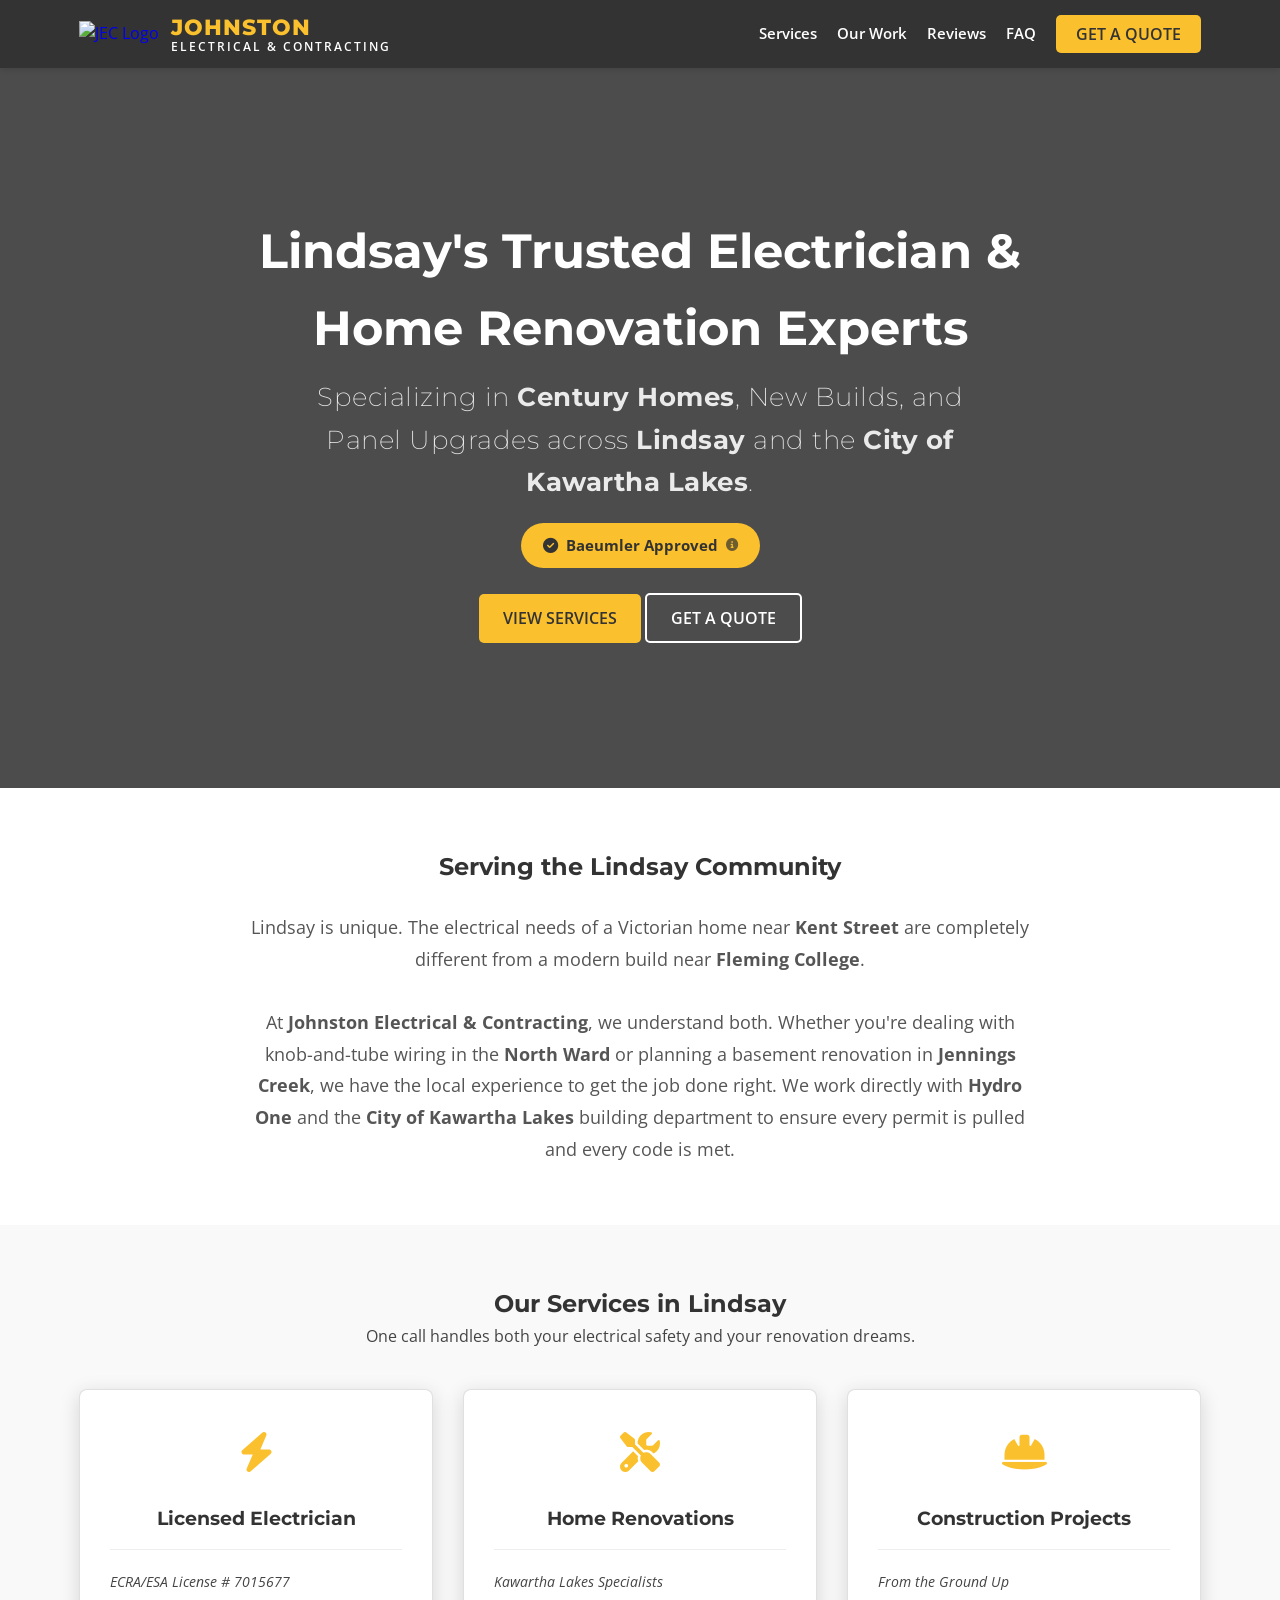
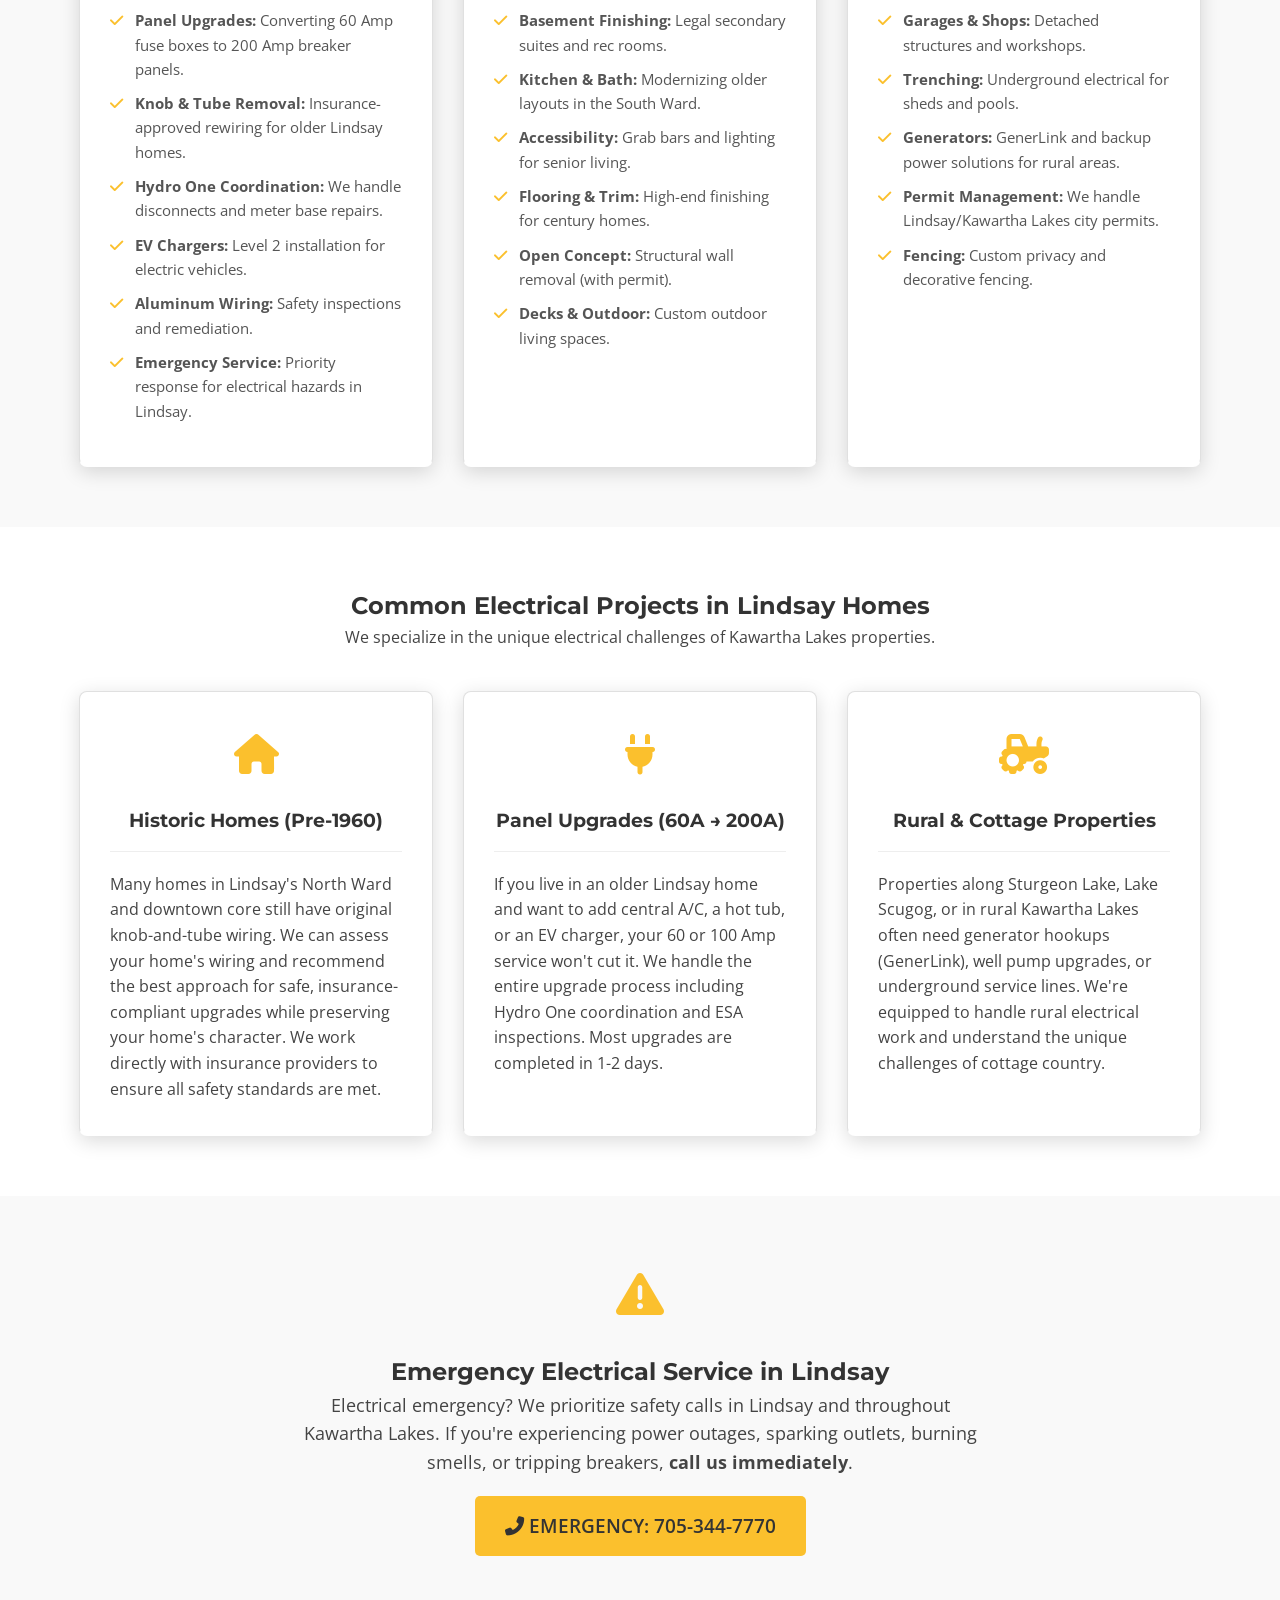
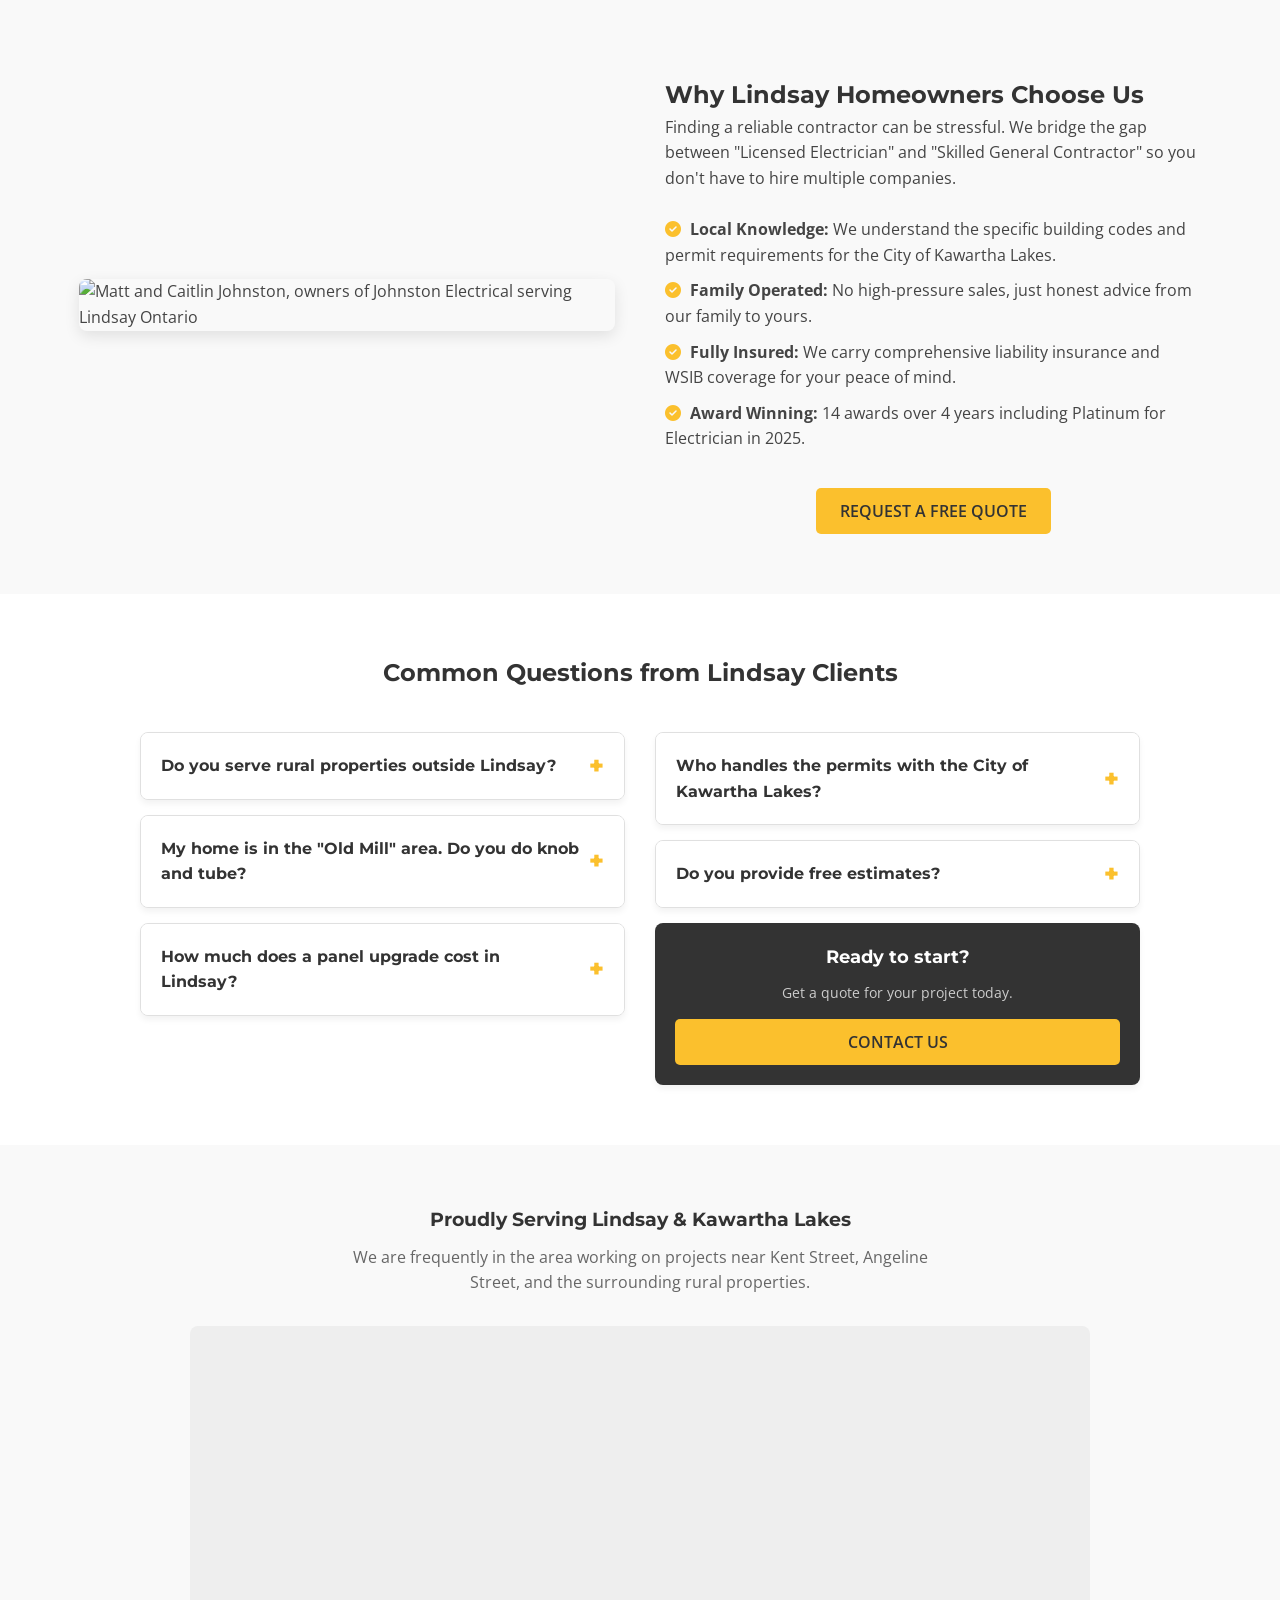
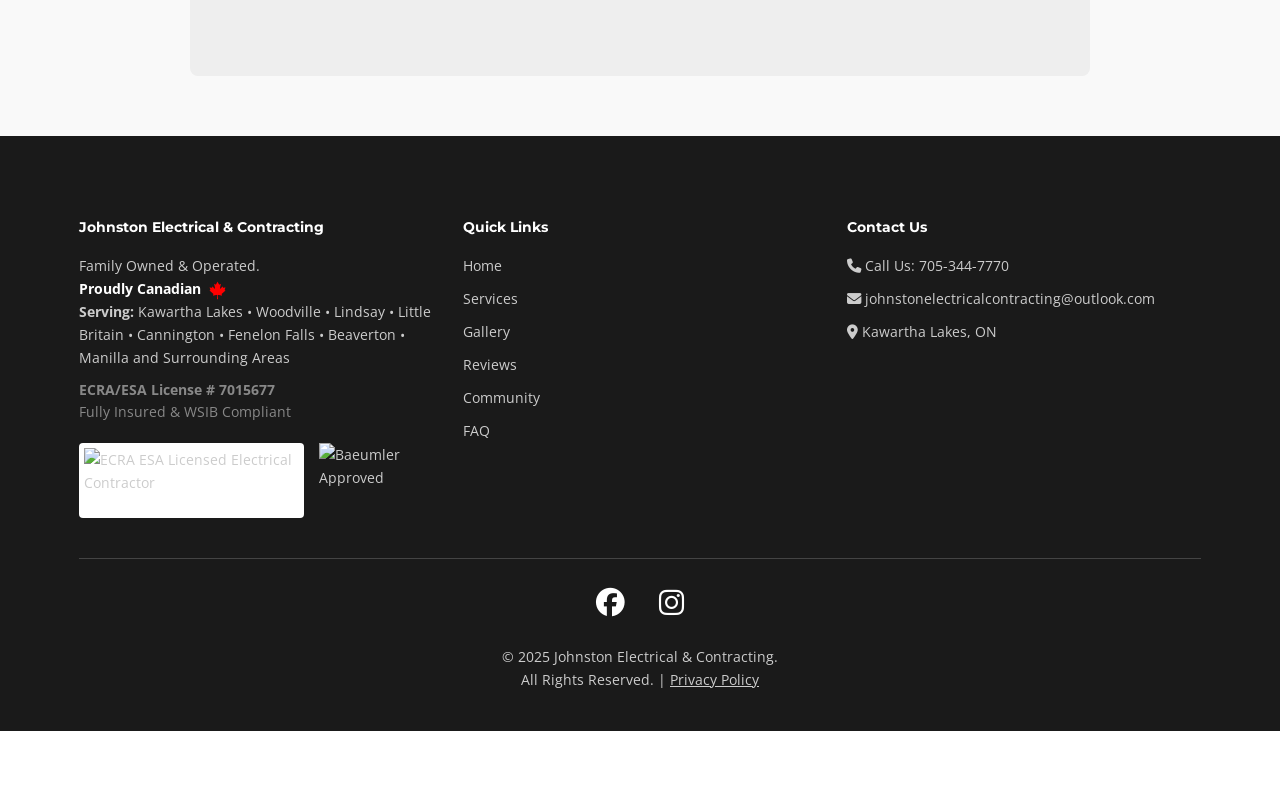
==== lindsay-electrician.html @ ec4bea25 "Add files via upload" ====
<!DOCTYPE html>
<html lang="en">
<head>
    <meta charset="UTF-8">
    <meta name="viewport" content="width=device-width, initial-scale=1.0">
    
    <!-- Primary Meta Tags -->
    <title>Electrician in Lindsay, ON | Johnston Electrical Contracting</title>
    <meta name="description" content="Licensed electrician serving Lindsay (K9V) and Kawartha Lakes. Award-winning service for panel upgrades, pot lights, and older home rewiring. Call 705-344-7770.">
    
    <!-- Canonical URL -->
    <link rel="canonical" href="https://johnstonelectricalcontracting.com/lindsay-electrician.html">
    
    <!-- Open Graph / Facebook -->
    <meta property="og:type" content="website">
    <meta property="og:url" content="https://johnstonelectricalcontracting.com/lindsay-electrician.html">
    <meta property="og:title" content="Licensed Electrician in Lindsay, ON | Johnston Electrical">
    <meta property="og:description" content="Award-winning electrician serving Lindsay (K9V). Panel upgrades, pot lights, rewiring. Baeumler Approved. Call 705-344-7770.">
    <meta property="og:image" content="https://johnstonelectricalcontracting.com/pai/team.webp">
    <meta property="og:image:width" content="1200">
    <meta property="og:image:height" content="630">
    <meta property="og:locale" content="en_CA">
    <meta property="og:site_name" content="Johnston Electrical & Contracting">
    
    <!-- Twitter Card -->
    <meta name="twitter:card" content="summary_large_image">
    <meta name="twitter:url" content="https://johnstonelectricalcontracting.com/lindsay-electrician.html">
    <meta name="twitter:title" content="Licensed Electrician in Lindsay, ON | Johnston Electrical">
    <meta name="twitter:description" content="Award-winning electrician serving Lindsay (K9V). Panel upgrades, pot lights, rewiring. Baeumler Approved.">
    <meta name="twitter:image" content="https://johnstonelectricalcontracting.com/pai/team.webp">
    
    <!-- Additional SEO Meta Tags -->
    <meta name="robots" content="index, follow, max-image-preview:large, max-snippet:-1, max-video-preview:-1">
    <meta name="googlebot" content="index, follow">
    <meta name="author" content="Johnston Electrical & Contracting">
    <meta name="geo.region" content="CA-ON">
    <meta name="geo.placename" content="Lindsay">
    <meta name="geo.position" content="44.3569;-78.7405">
    <meta name="ICBM" content="44.3569, -78.7405">
    
    <!-- Language -->
    <meta http-equiv="content-language" content="en-CA">
    
    <!-- Theme Color -->
    <meta name="theme-color" content="#FBC02D">
    
    <!-- Keywords -->
    <meta name="keywords" content="electrician lindsay, lindsay electrician, kawartha lakes electrician, panel upgrade lindsay, electrical contractor lindsay ontario, licensed electrician k9v, emergency electrician lindsay, knob and tube removal lindsay">
    
    <!-- Favicons -->
    <link rel="apple-touch-icon" sizes="180x180" href="pai/favicon/apple-touch-icon.png">
    <link rel="icon" type="image/png" sizes="32x32" href="pai/favicon/favicon-32x32.png">
    <link rel="icon" type="image/png" sizes="16x16" href="pai/favicon/favicon-16x16.png">
    <link rel="manifest" href="pai/favicon/site.webmanifest">
    <link rel="shortcut icon" href="pai/favicon/favicon.ico">

    <!-- Fonts -->
    <link rel="preconnect" href="https://fonts.googleapis.com">
    <link rel="preconnect" href="https://fonts.gstatic.com" crossorigin>
    <link href="https://fonts.googleapis.com/css2?family=Montserrat:wght@400;700&family=Open+Sans:wght@400;600&display=swap" rel="stylesheet">
    <link rel="stylesheet" href="https://cdnjs.cloudflare.com/ajax/libs/font-awesome/6.5.1/css/all.min.css">

    <!-- Enhanced Schema Markup -->
    <script type="application/ld+json">
    {
      "@context": "https://schema.org",
      "@graph": [
        {
          "@type": ["Electrician", "HomeAndConstructionBusiness"],
          "name": "Johnston Electrical & Contracting",
          "@id": "https://johnstonelectricalcontracting.com/#organization",
          "image": "https://johnstonelectricalcontracting.com/pai/logos/logo.webp",
          "telephone": "+1-705-344-7770",
          "url": "https://johnstonelectricalcontracting.com/lindsay-electrician.html",
          "priceRange": "$$",
          "address": {
            "@type": "PostalAddress",
            "addressLocality": "Lindsay",
            "addressRegion": "ON",
            "postalCode": "K9V",
            "addressCountry": "CA"
          },
          "geo": {
            "@type": "GeoCoordinates",
            "latitude": "44.3569",
            "longitude": "-78.7405"
          },
          "areaServed": [
            {
              "@type": "City",
              "name": "Lindsay",
              "sameAs": "https://en.wikipedia.org/wiki/Lindsay,_Ontario"
            },
            {
              "@type": "City",
              "name": "Kawartha Lakes"
            },
            {
              "@type": "City",
              "name": "Little Britain"
            },
            {
              "@type": "City",
              "name": "Woodville"
            }
          ],
          "hasOfferCatalog": {
            "@type": "OfferCatalog",
            "name": "Electrical & Renovation Services",
            "itemListElement": [
              {
                "@type": "Offer",
                "itemOffered": {
                  "@type": "Service",
                  "name": "Panel Upgrades",
                  "description": "Converting 60 Amp fuse boxes to 200 Amp breaker panels"
                }
              },
              {
                "@type": "Offer",
                "itemOffered": {
                  "@type": "Service",
                  "name": "Knob and Tube Removal",
                  "description": "Insurance-approved rewiring for historic Lindsay homes"
                }
              },
              {
                "@type": "Offer",
                "itemOffered": {
                  "@type": "Service",
                  "name": "Home Renovations",
                  "description": "Kitchen, bathroom, and basement renovations"
                }
              }
            ]
          },
          "aggregateRating": {
            "@type": "AggregateRating",
            "ratingValue": "5",
            "reviewCount": "14",
            "bestRating": "5"
          },
          "award": "Kawartha's Best Electrician - Platinum 2025"
        },
        {
          "@type": "FAQPage",
          "mainEntity": [
            {
              "@type": "Question",
              "name": "Do you serve rural properties outside Lindsay?",
              "acceptedAnswer": {
                "@type": "Answer",
                "text": "Yes. We serve the entire City of Kawartha Lakes, including rural properties on the outskirts, farms near Little Britain, and cottages along the Scugog River."
              }
            },
            {
              "@type": "Question",
              "name": "My home is in the Old Mill area. Do you do knob and tube removal?",
              "acceptedAnswer": {
                "@type": "Answer",
                "text": "Yes. Many homes in the Old Mill and historic downtown areas still have knob-and-tube wiring. We can assess your home's wiring and provide options for safe removal and rewiring to satisfy insurance requirements."
              }
            },
            {
              "@type": "Question",
              "name": "Who handles the permits with the City of Kawartha Lakes?",
              "acceptedAnswer": {
                "@type": "Answer",
                "text": "We do. For electrical, we file with the ESA. For structural renovations (like decks or additions), we handle the building permits at the City of Kawartha Lakes Service Centre on Colborne St."
              }
            }
          ]
        }
      ]
    }
    </script>
    
    <link rel="stylesheet" href="./style.css">
    
    <style>
        /* Specific Hero Image for Lindsay */
        .lindsay-hero {
            background: linear-gradient(rgba(0,0,0,0.7), rgba(0,0,0,0.7)), url('./pai/hero.webp');
            background-size: cover;
            background-position: center;
        }
        .local-intro-text {
            max-width: 800px;
            margin: 0 auto;
            font-size: 1.1rem;
            line-height: 1.8;
            color: #555;
        }
    </style>
</head>

<body>

    <header></header>

    <section id="home" class="hero lindsay-hero">
        <div class="hero-content">
            <h1>Lindsay's Trusted Electrician &<br>Home Renovation Experts
               <span class="h1-subline">
                   Specializing in <strong>Century Homes</strong>, New Builds, and Panel Upgrades across <strong>Lindsay</strong> and the <strong>City of Kawartha Lakes</strong>.
               </span>
            </h1>
            
            <div class="baeumler-badge-container" onclick="toggleTooltip(event)" tabindex="0">
                <span class="baeumler-badge">
                    <i class="fas fa-check-circle"></i> Baeumler Approved <i class="fas fa-info-circle badge-info-icon"></i>
                </span>
                <div class="tooltip-text" id="baeumlerTooltip">
                    <button class="tooltip-close" onclick="closeTooltip(event)">&times;</button>
                    <strong>Verified Quality.</strong><br>
                    We know Lindsay's housing stock—from the historic red brick homes in the North Ward to the new developments in Jennings Creek.
                </div>
            </div>

            <div class="hero-buttons">
                <a href="#local-services" class="btn btn-primary">View Services</a>
                <button onclick="openModal()" class="btn btn-secondary">Get a Quote</button>
            </div>
        </div>
    </section>

    <section class="section-padding bg-white">
        <div class="container text-center">
            <h2>Serving the Lindsay Community</h2>
            <br>
            <p class="local-intro-text">
                Lindsay is unique. The electrical needs of a Victorian home near <strong>Kent Street</strong> are completely different from a modern build near <strong>Fleming College</strong>. 
                <br><br>
                At <strong>Johnston Electrical & Contracting</strong>, we understand both. Whether you're dealing with knob-and-tube wiring in the <strong>North Ward</strong> or planning a basement renovation in <strong>Jennings Creek</strong>, we have the local experience to get the job done right. We work directly with <strong>Hydro One</strong> and the <strong>City of Kawartha Lakes</strong> building department to ensure every permit is pulled and every code is met.
            </p>
        </div>
    </section>

    <section id="local-services" class="section-padding bg-light">
        <div class="container">
            <div class="text-center section-intro">
                <h2>Our Services in Lindsay</h2>
                <p>One call handles both your electrical safety and your renovation dreams.</p>
            </div>
            
            <div class="services-grid">
                
                <div class="service-card">
                    <div class="service-icon"><i class="fas fa-bolt"></i></div>
                    <h3>Licensed Electrician</h3>
                    <p style="margin-bottom:15px; font-size:0.9rem;"><em>ECRA/ESA License # 7015677</em></p>
                    <ul>
                        <li><strong>Panel Upgrades:</strong> Converting 60 Amp fuse boxes to 200 Amp breaker panels.</li>
                        <li><strong>Knob & Tube Removal:</strong> Insurance-approved rewiring for older Lindsay homes.</li>
                        <li><strong>Hydro One Coordination:</strong> We handle disconnects and meter base repairs.</li>
                        <li><strong>EV Chargers:</strong> Level 2 installation for electric vehicles.</li>
                        <li><strong>Aluminum Wiring:</strong> Safety inspections and remediation.</li>
                        <li><strong>Emergency Service:</strong> Priority response for electrical hazards in Lindsay.</li>
                    </ul>
                </div>

                <div class="service-card">
                    <div class="service-icon"><i class="fas fa-tools"></i></div>
                    <h3>Home Renovations</h3>
                    <p style="margin-bottom:15px; font-size:0.9rem;"><em>Kawartha Lakes Specialists</em></p>
                    <ul>
                        <li><strong>Basement Finishing:</strong> Legal secondary suites and rec rooms.</li>
                        <li><strong>Kitchen & Bath:</strong> Modernizing older layouts in the South Ward.</li>
                        <li><strong>Accessibility:</strong> Grab bars and lighting for senior living.</li>
                        <li><strong>Flooring & Trim:</strong> High-end finishing for century homes.</li>
                        <li><strong>Open Concept:</strong> Structural wall removal (with permit).</li>
                        <li><strong>Decks & Outdoor:</strong> Custom outdoor living spaces.</li>
                    </ul>
                </div>

                <div class="service-card">
                    <div class="service-icon"><i class="fas fa-hard-hat"></i></div>
                    <h3>Construction Projects</h3>
                    <p style="margin-bottom:15px; font-size:0.9rem;"><em>From the Ground Up</em></p>
                    <ul>
                        <li><strong>Garages & Shops:</strong> Detached structures and workshops.</li>
                        <li><strong>Trenching:</strong> Underground electrical for sheds and pools.</li>
                        <li><strong>Generators:</strong> GenerLink and backup power solutions for rural areas.</li>
                        <li><strong>Permit Management:</strong> We handle Lindsay/Kawartha Lakes city permits.</li>
                        <li><strong>Fencing:</strong> Custom privacy and decorative fencing.</li>
                    </ul>
                </div>

            </div>
        </div>
    </section>

    <!-- NEW: Common Electrical Projects Section -->
    <section class="section-padding bg-white">
        <div class="container">
            <div class="text-center section-intro">
                <h2>Common Electrical Projects in Lindsay Homes</h2>
                <p>We specialize in the unique electrical challenges of Kawartha Lakes properties.</p>
            </div>
            
            <div class="services-grid">
                <div class="service-card">
                    <div class="service-icon"><i class="fas fa-home"></i></div>
                    <h3>Historic Homes (Pre-1960)</h3>
                    <p>Many homes in Lindsay's North Ward and downtown core still have original knob-and-tube wiring. We can assess your home's wiring and recommend the best approach for safe, insurance-compliant upgrades while preserving your home's character. We work directly with insurance providers to ensure all safety standards are met.</p>
                </div>
                
                <div class="service-card">
                    <div class="service-icon"><i class="fas fa-plug"></i></div>
                    <h3>Panel Upgrades (60A &rarr; 200A)</h3>
                    <p>If you live in an older Lindsay home and want to add central A/C, a hot tub, or an EV charger, your 60 or 100 Amp service won't cut it. We handle the entire upgrade process including Hydro One coordination and ESA inspections. Most upgrades are completed in 1-2 days.</p>
                </div>
                
                <div class="service-card">
                    <div class="service-icon"><i class="fas fa-tractor"></i></div>
                    <h3>Rural & Cottage Properties</h3>
                    <p>Properties along Sturgeon Lake, Lake Scugog, or in rural Kawartha Lakes often need generator hookups (GenerLink), well pump upgrades, or underground service lines. We're equipped to handle rural electrical work and understand the unique challenges of cottage country.</p>
                </div>
            </div>
        </div>
    </section>

    <!-- NEW: Emergency Electrician Section -->
    <section class="section-padding bg-light text-center">
        <div class="container">
            <div class="service-icon" style="font-size:3rem; color:var(--primary-color); margin-bottom:20px;">
                <i class="fas fa-exclamation-triangle"></i>
            </div>
            <h2>Emergency Electrical Service in Lindsay</h2>
            <p style="max-width:700px; margin:0 auto 20px; font-size:1.1rem;">
                Electrical emergency? We prioritize safety calls in Lindsay and throughout Kawartha Lakes. If you're experiencing power outages, sparking outlets, burning smells, or tripping breakers, <strong>call us immediately</strong>.
            </p>
            <a href="tel:7053447770" class="btn btn-primary" style="font-size:1.2rem; padding:15px 30px;">
                <i class="fas fa-phone-alt"></i> Emergency: 705-344-7770
            </a>
        </div>
    </section>

    <section class="section-padding trust-section">
        <div class="container trust-grid">
            <div class="trust-img">
                <img src="./pai/team.webp" alt="Matt and Caitlin Johnston, owners of Johnston Electrical serving Lindsay Ontario" loading="lazy" width="600" height="400">
            </div>
            <div class="trust-content">
                <h2>Why Lindsay Homeowners Choose Us</h2>
                <p>Finding a reliable contractor can be stressful. We bridge the gap between "Licensed Electrician" and "Skilled General Contractor" so you don't have to hire multiple companies.</p>
                <br>
                <ul class="trust-list">
                    <li><i class="fas fa-check-circle"></i> <strong>Local Knowledge:</strong> We understand the specific building codes and permit requirements for the City of Kawartha Lakes.</li>
                    <li><i class="fas fa-check-circle"></i> <strong>Family Operated:</strong> No high-pressure sales, just honest advice from our family to yours.</li>
                    <li><i class="fas fa-check-circle"></i> <strong>Fully Insured:</strong> We carry comprehensive liability insurance and WSIB coverage for your peace of mind.</li>
                    <li><i class="fas fa-check-circle"></i> <strong>Award Winning:</strong> 14 awards over 4 years including Platinum for Electrician in 2025.</li>
                </ul>
                <br>
                <div class="text-center">
                    <button onclick="openModal()" class="btn btn-primary">Request a Free Quote</button>
                </div>
            </div>
        </div>
    </section>

    <!-- Customer Reviews Section - ONLY USE REAL REVIEWS -->
    <!-- Uncomment this section once you have actual Lindsay-specific reviews to display
    <section class="section-padding bg-light">
        <div class="container text-center">
            <h2>What Lindsay Clients Say</h2>
            <p style="margin-bottom:30px;">Real reviews from real homeowners in the Kawartha Lakes area.</p>
            
            <div class="services-grid reviews-wrapper">
                <div class="service-card">
                    <div class="quote-icon"><i class="fas fa-quote-left"></i></div>
                    <p>"[REAL REVIEW TEXT HERE]"</p>
                    <h5 class="review-author">- [NAME], Lindsay</h5>
                </div>
            </div>
        </div>
    </section>
    -->

    <section id="faq" class="section-padding bg-white">
        <div class="container">
            <div class="text-center section-intro">
                <h2>Common Questions from Lindsay Clients</h2>
            </div>

            <div class="faq-wrapper">
                <div class="faq-column">
                    <div class="faq-item">
                        <details>
                            <summary>Do you serve rural properties outside Lindsay?</summary>
                            <div class="faq-answer">
                                Yes. We serve the entire City of Kawartha Lakes, including rural properties on the outskirts, farms near <strong>Little Britain</strong>, and cottages along the <strong>Scugog River</strong>.
                            </div>
                        </details>
                    </div>
                    <div class="faq-item">
                        <details>
                            <summary>My home is in the "Old Mill" area. Do you do knob and tube?</summary>
                            <div class="faq-answer">
                                Yes. Many homes in the Old Mill and historic downtown areas still have knob-and-tube wiring. We can assess your home's wiring and provide options for safe removal and rewiring to satisfy insurance requirements.
                            </div>
                        </details>
                    </div>
                    <div class="faq-item">
                        <details>
                            <summary>How much does a panel upgrade cost in Lindsay?</summary>
                            <div class="faq-answer">
                                Every home is different, so panel upgrade costs vary based on your home's age, current service size, location of the panel, and distance from the street. We provide free, detailed quotes with no obligation. Call us at 705-344-7770 to schedule an assessment.
                            </div>
                        </details>
                    </div>
                </div> 

                <div class="faq-column">
                    <div class="faq-item">
                        <details>
                            <summary>Who handles the permits with the City of Kawartha Lakes?</summary>
                            <div class="faq-answer">
                                We do. For electrical, we file with the ESA. For structural renovations (like decks or additions), we handle the building permits at the <strong>City of Kawartha Lakes Service Centre</strong> on Colborne St.
                            </div>
                        </details>
                    </div>
                    <div class="faq-item">
                        <details>
                            <summary>Do you provide free estimates?</summary>
                            <div class="faq-answer">
                                Yes! We provide transparent, detailed quotes for all electrical and renovation projects. Simply call us at 705-344-7770 or fill out the form below to schedule a site visit.
                            </div>
                        </details>
                    </div>
                    <div class="faq-item faq-cta">
                        <div class="faq-cta-content">
                            <h3 class="faq-cta-title">Ready to start?</h3>
                            <p class="faq-cta-text">Get a quote for your project today.</p>
                            <button onclick="openModal()" class="btn btn-primary btn-full">Contact Us</button>
                        </div>
                    </div>
                </div> 
            </div>
        </div>
    </section>

    <section class="section-padding bg-light text-center">
        <div class="container">
            <h3>Proudly Serving Lindsay & Kawartha Lakes</h3>
            <p style="max-width:600px; margin: 10px auto 30px auto; color:#666;">
                We are frequently in the area working on projects near Kent Street, Angeline Street, and the surrounding rural properties.
            </p>
            
            <div class="map-container" style="max-width: 900px; margin: 0 auto; border-radius: 8px; overflow: hidden; height: 350px;">
                <iframe 
                    src="https://maps.google.com/maps?q=Lindsay%2C%20Ontario&t=&z=13&ie=UTF8&iwloc=&output=embed" 
                    width="100%" 
                    height="100%" 
                    style="border:0;" 
                    allowfullscreen="" 
                    loading="lazy" 
                    referrerpolicy="no-referrer-when-downgrade">
                </iframe>
            </div>
        </div>
    </section>

    <footer id="contact"></footer>

    <div class="mobile-sticky-cta">
        <a href="tel:7053447770" class="cta-call">
            <i class="fas fa-phone-alt"></i> Call Now
        </a>
        <a href="#" onclick="openModal(); return false;" class="cta-quote">
            <i class="fas fa-envelope"></i> Get Quote
        </a>
    </div>

    <div id="contactModal" class="modal-overlay">
        <div class="modal-content">
            <button class="close-modal" aria-label="Close modal">&times;</button>
            <h2 class="modal-title">Request a Quote in Lindsay</h2>
            <p class="modal-subtitle">Tell us about your electrical or renovation project.</p>
            
            <form action="https://formsubmit.co/johnstonelectricalcontracting@outlook.com" method="POST" enctype="multipart/form-data">
                <input type="text" name="_honey" class="hidden-field">
                <input type="hidden" name="_captcha" value="false">
                <input type="hidden" name="_next" value="https://johnstonelectricalcontracting.com/thank-you.html">
                <input type="hidden" name="_subject" value="New LINDSAY Website Lead!"> 
                
                <div class="form-row">
                    <div class="form-group">
                        <label for="name">Name*</label>
                        <input type="text" id="name" name="name" autocomplete="name" required minlength="2" placeholder="Your Name">
                    </div>
                    <div class="form-group">
                        <label for="phone">Phone*</label>
                        <input type="tel" id="phone" name="phone" autocomplete="tel" required placeholder="705-XXX-XXXX">
                    </div>
                </div>
                <div class="form-group">
                    <label for="email">Email Address*</label>
                    <input type="email" id="email" name="email" autocomplete="email" placeholder="name@example.com" required>
                </div>
                <div class="form-row">
                    <div class="form-group">
                        <label for="location">Address in Lindsay*</label>
                        <input type="text" id="location" name="location" autocomplete="street-address" placeholder="Street Address" required>
                    </div>
                    <div class="form-group">
                        <label for="service">Service Needed</label>
                        <select id="service" name="service">
                            <option value="Electrical">Electrical Work</option>
                            <option value="Panel Upgrade">Panel Upgrade</option>
                            <option value="Knob & Tube">Knob & Tube Removal</option>
                            <option value="Renovation">Renovation</option>
                            <option value="Basement">Basement Finishing</option>
                            <option value="Deck">Deck or Fence</option>
                            <option value="Emergency">Emergency Service</option>
                            <option value="Other">Other</option>
                        </select>
                    </div>
                </div>
                <div class="form-group">
                    <label for="attachment" class="file-label">
                        Upload Photo <span class="optional-text">(Optional)</span>
                    </label>
                    <input type="file" id="attachment" name="attachment" accept="image/png, image/jpeg, image/webp">
                </div>
                <div class="form-group">
                    <label for="message">Project Details*</label>
                    <textarea id="message" name="message" required minlength="10" rows="3" placeholder="How can we help?"></textarea>
                </div>
                <button type="submit" class="btn btn-primary btn-full">Send Request</button>
            </form>
        </div>
    </div>

    <script src="./components.js?v=2"></script>

</body>
</html>
---- style.css ----
/* style.css - Johnston Electrical & Contracting */
/* Production Build - Jan 2026 */

/* =========================================
   1. GLOBAL VARIABLES & RESET
   ========================================= */
:root {
    --primary-color: #FBC02D;   /* Brand Yellow */
    --secondary-color: #333333; /* Dark Grey */
    --text-color: #444;
    --light-bg: #f9f9f9;
    --white: #ffffff;
}

* { margin: 0; padding: 0; box-sizing: border-box; }

html {
    scroll-behavior: smooth;
    scroll-padding-top: 90px; /* Offset for sticky header */
}

body {
    font-family: 'Open Sans', Arial, sans-serif;
    color: var(--text-color);
    line-height: 1.6;
    overflow-x: hidden;
    padding-bottom: 60px; /* Reserve space for mobile sticky bar */
}

h1, h2, h3, h4 {
    font-family: 'Montserrat', Arial, sans-serif;
    font-weight: 700;
    color: var(--secondary-color);
}

a { text-decoration: none; transition: 0.3s; }
ul { list-style: none; }

:focus-visible {
    outline: 3px solid var(--primary-color);
    outline-offset: 2px;
}

/* =========================================
   2. UTILITIES & BUTTONS
   ========================================= */
.container {
    width: 90%;
    max-width: 1200px;
    margin: 0 auto;
    padding: 0 15px;
}

.text-center { text-align: center; }
.section-padding { padding: 60px 0; }
.section-intro { margin-bottom: 40px; }
.bg-white { background: var(--white); }
.bg-light { background: var(--light-bg); }
.text-white { color: var(--white); }
.hidden-field { display: none; }

/* Buttons */
.btn {
    display: inline-block;
    padding: 12px 24px;
    border-radius: 5px;
    font-weight: 600;
    text-transform: uppercase;
    cursor: pointer;
    border: none;
    font-family: inherit;
    font-size: 1rem;
}

.btn-primary {
    background-color: var(--primary-color);
    color: var(--secondary-color);
}
.btn-primary:hover { background-color: #e6a900; }

.btn-secondary {
    background-color: transparent;
    border: 2px solid var(--white);
    color: var(--white);
}
.btn-secondary:hover { background-color: var(--white); color: var(--secondary-color); }

.btn-full { width: 100%; }

/* =========================================
   3. HEADER & NAVIGATION
   ========================================= */
header {
    background: var(--secondary-color);
    color: var(--white);
    padding: 15px 0;
    position: sticky;
    top: 0;
    z-index: 1000;
    box-shadow: 0 2px 5px rgba(0,0,0,0.1);
}

.nav-wrapper {
    display: flex;
    justify-content: space-between;
    align-items: center;
}

/* Logo Styles */
.logo {
    display: flex;
    align-items: center;
    text-decoration: none;
    gap: 12px;
}

.logo img {
    max-height: 55px; 
    width: auto;
    flex-shrink: 0;
}

.logo-text-group {
    display: flex;
    flex-direction: column; 
    justify-content: center;
    line-height: 1.1; 
}

.logo-name {
    font-family: 'Montserrat', sans-serif; 
    font-weight: 800; 
    font-size: 1.4rem;
    color: var(--primary-color);
    letter-spacing: 1px;
    text-transform: uppercase;
}

.logo-tagline {
    font-family: 'Open Sans', sans-serif;
    font-size: 0.75rem;
    font-weight: 600;
    color: var(--white);
    text-transform: uppercase;
    letter-spacing: 2px;
    white-space: nowrap;
}

/* Navigation Links */
.nav-links { display: flex; gap: 20px; align-items: center; }
.nav-links a { color: var(--white); font-weight: 600; font-size: 0.95rem; }
.nav-links a:hover { color: var(--primary-color); }
.nav-cta { padding: 8px 20px; color: #333; }

.mobile-menu-btn { 
    display: none; 
    background: none; 
    border: none;
    font-size: 1.5rem; 
    color: var(--white); 
    cursor: pointer; 
}

/* =========================================
   4. HERO SECTION
   ========================================= */
.hero {
    background-color: #333; 
    background: linear-gradient(rgba(0,0,0,0.7), rgba(0,0,0,0.7)), url('./pai/hero.webp');
    background-size: cover;
    background-position: top center;
    height: 80vh;
    display: flex;
    align-items: center;
    justify-content: center;
    text-align: center;
    color: var(--white);
    padding: 0 20px;
}

.hero-content h1 { 
    font-size: clamp(2rem, 5vw, 3rem); 
    margin-bottom: 20px; 
    color: var(--white); 
}

.h1-subline {
    display: block;
    font-size: 0.55em;
    font-weight: 200;
    margin-top: 10px;
    color: #eaeaea;
    letter-spacing: 0.5px;
    max-width: 690px; 
    margin-left: auto;    
    margin-right: auto;    
    line-height: 1.6;      

}

.hero-content p { 
    font-size: 1.2rem; 
    margin-bottom: 30px; 
    max-width: 700px; 
    margin: 0 auto 30px auto; 
    
}

/* Baeumler Tooltip Badge */
.baeumler-badge-container {
    position: relative;
    display: inline-block;
    margin-bottom: 25px;
    cursor: pointer;
}

.baeumler-badge {
    background: var(--primary-color);
    color: var(--secondary-color);
    padding: 8px 20px;
    border-radius: 50px;
    font-weight: bold;
    font-size: 0.95rem;
    display: inline-flex;
    align-items: center;
    gap: 8px;
    transition: transform 0.2s;
    border: 2px solid transparent; 
}
.baeumler-badge:hover, .baeumler-badge:focus { transform: scale(1.05); }

.badge-info-icon { font-size:0.8em; opacity:0.7; }

.tooltip-text {
    display: none; 
    width: 280px;
    background-color: #222;
    color: #fff;
    text-align: left;
    border-radius: 6px;
    padding: 15px;
    position: absolute;
    z-index: 10;
    bottom: 135%; 
    left: 50%;
    transform: translateX(-50%); 
    font-size: 0.85rem;
    font-weight: normal;
    box-shadow: 0 5px 15px rgba(0,0,0,0.3);
    line-height: 1.4;
}
.tooltip-text::after {
    content: "";
    position: absolute;
    top: 100%;
    left: 50%;
    margin-left: -5px;
    border-width: 5px;
    border-style: solid;
    border-color: #222 transparent transparent transparent;
}

.tooltip-close {
    position: absolute;
    top: 5px;
    right: 10px;
    color: #fff;
    background: none;
    border: none;
    cursor: pointer;
    font-weight: bold;
    font-size: 1.2rem;
    padding: 5px;
}

.tooltip-visible {
    display: block;
    animation: fadeIn 0.2s ease-in-out;
}

/* =========================================
   5. SERVICES SECTION
   ========================================= */
.services-grid {
    display: grid;
    grid-template-columns: repeat(auto-fit, minmax(280px, 1fr)); 
    gap: 30px;
    margin-top: 40px;
}

.service-card {
    background: var(--white);
    padding: 30px;
    border-radius: 8px;
    box-shadow: 0 5px 20px rgba(0,0,0,0.15);
    border: 1px solid #e0e0e0;
    transition: transform 0.3s ease;
    text-align: left;
    border-bottom: 4px solid transparent;
}

.service-card:hover {
    transform: translateY(-5px);
    border-bottom: 4px solid var(--primary-color);
}

.service-icon {
    font-size: 2.5rem;
    color: var(--primary-color);
    margin-bottom: 20px;
    text-align: center;
}

.service-card h3 { 
    text-align: center; 
    margin-bottom: 20px; 
    border-bottom: 1px solid #eee; 
    padding-bottom: 15px; 
}

.service-card ul { list-style: none; padding: 0; }
.service-card ul li {
    position: relative;
    padding-left: 25px;
    margin-bottom: 10px;
    font-size: 0.95rem;
    color: #555;
}
.service-card ul li::before {
    content: "\f00c";
    font-family: "Font Awesome 6 Free";
    font-weight: 900;
    color: var(--primary-color);
    position: absolute;
    left: 0;
    top: 0;
}

/* =========================================
   6. PROJECTS CAROUSEL
   ========================================= */
.carousel-section { background-color: var(--secondary-color); color: var(--white); }
.carousel-section h2 { color: var(--white); }

.carousel-wrapper {
    position: relative;
    max-width: 900px;
    margin: 40px auto 0;
    overflow: hidden;
    border-radius: 10px;
    box-shadow: 0 10px 20px rgba(0,0,0,0.3);
    background: #000;
}

.carousel-track { display: flex; transition: transform 0.5s ease-in-out; }
.carousel-slide { min-width: 100%; height: 400px; position: relative; }

.carousel-slide img { 
    width: 100%; 
    height: 100%; 
    object-fit: cover; 
    cursor: pointer; 
    transition: opacity 0.3s;
}
.carousel-slide img:hover { opacity: 0.9; }

/* Caption Styling */
.carousel-caption {
    position: absolute; 
    bottom: 0; 
    left: 0; 
    width: 100%;
    background: rgba(0, 0, 0, 0.6);
    padding: 10px 15px;
    text-align: center;
    pointer-events: none;
}

.carousel-caption h3 {
    color: var(--primary-color);
    margin: 0 0 4px 0;
    font-size: 1.1rem;
    text-transform: uppercase;
    letter-spacing: 0.5px;
}

.carousel-caption p {
    color: #ffffff;
    margin: 0;
    font-size: 0.85rem;
    line-height: 1.3;
}

/* Navigation Buttons */
.carousel-btn {
    position: absolute; top: 50%; transform: translateY(-50%);
    background: rgba(0,0,0,0.5); color: white; border: none;
    padding: 15px; cursor: pointer; z-index: 10; font-size: 1.5rem;
}
.carousel-btn:hover { background: var(--primary-color); color: var(--secondary-color); }
.prev-btn { left: 0; }
.next-btn { right: 0; }

/* =========================================
   7. TRUST / ABOUT SECTION
   ========================================= */
.trust-section { background-color: var(--light-bg); }
.trust-grid { display: grid; grid-template-columns: 1fr 1fr; gap: 50px; align-items: center; }
.trust-img img { width: 100%; height: auto; border-radius: 8px; box-shadow: 0 5px 15px rgba(0,0,0,0.1); }

.trust-list li { margin-bottom: 10px; }
.trust-list i { color: var(--primary-color); margin-right: 5px; }

/* =========================================
   8. AWARDS SECTION
   ========================================= */
.awards-grid-badges {
    max-width: 800px;
    margin: 30px auto 0;
    display: flex;
    flex-direction: column;
    gap: 6px; 
}

/* Badge Cards (Accordion Item) */
.badge-card {
    background: #fff;
    border-radius: 6px;
    box-shadow: 0 2px 5px rgba(0,0,0,0.05);
    border: 1px solid #e0e0e0;
    border-left: 3px solid #ddd;
    overflow: hidden;
    display: flex;
    flex-direction: column;
}

.badge-card:not(.closed-year) {
    border-left: 3px solid var(--primary-color);
}

/* Header Styling */
.badge-header {
    background: #fff;
    color: #333;
    font-family: 'Montserrat', sans-serif;
    font-weight: 700;
    font-size: 1.1rem;
    padding: 10px 15px;
    cursor: pointer;
    display: flex;
    justify-content: space-between;
    align-items: center;
    transition: background 0.2s;
    user-select: none;
    border-bottom: 1px solid transparent; 
}
.badge-header:hover { background-color: #f9f9f9; }

.badge-card:not(.closed-year) .badge-header {
    border-bottom: 1px solid #eee;
    background-color: #fcfcfc;
}

.header-content { display: flex; align-items: center; gap: 10px; }
.header-trophy { font-size: 1rem; color: var(--primary-color); }

.toggle-icon { 
    font-size: 0.9rem;
    color: #ccc;
    transition: transform 0.3s ease; 
}

/* Award Count Pill */
.award-count {
    font-size: 0.75rem;
    font-weight: 600;
    color: #666;
    background: #f0f0f0;
    padding: 2px 8px;
    border-radius: 4px;
    margin-left: 5px;
}

/* List Container */
.badge-container {
    padding: 15px;
    display: flex;
    flex-direction: column;
    gap: 5px;
    background: #fff; 
}

/* List Items */
.award-list-item {
    background: #fff;
    border: 1px solid #eee;
    border-radius: 4px;
    padding: 8px 12px;
    display: flex;
    align-items: center;
    gap: 12px;
    transition: transform 0.2s ease;
}
.award-list-item:hover {
    border-color: var(--primary-color);
    background: #fffbf0;
}
.award-list-item i { font-size: 1.5rem; color: var(--primary-color); }

.award-details {
    display: flex;
    flex-direction: row; 
    align-items: center;
    gap: 10px;
    width: 100%;
}

.award-cat {
    font-size: 0.95rem;
    font-weight: 600;
    color: #333;
    flex: 1; 
}

.award-rank {
    font-size: 0.75rem;
    color: #999;
    font-weight: 600;
    text-transform: uppercase;
    background: #f5f5f5;
    padding: 2px 6px;
    border-radius: 4px;
}

/* Toggle Logic */
.closed-year .toggle-icon { transform: rotate(-90deg); }
.closed-year .badge-container { display: none; }

/* Desktop Split Layout */
.awards-split-layout {
    display: flex;
    flex-direction: column;
    gap: 30px;
}
.intro-big-icon { display: none; }

@media (min-width: 900px) {
    .awards-split-layout {
        display: grid;
        grid-template-columns: 1fr 2fr; 
        gap: 60px;
        align-items: start;
    }

    .awards-intro-side {
        position: sticky;
        top: 120px;
        text-align: left;
        padding-right: 20px;
    }
    .awards-intro-side h2 {
        font-size: 2.5rem;
        line-height: 1.2;
        margin-bottom: 20px;
    }
    .awards-intro-side p { font-size: 1.1rem; color: #555; }

    .intro-big-icon {
        display: block;
        font-size: 10rem;
        color: #f0f0f0;
        margin-top: 30px;
        opacity: 0.5;
    }
    
    .awards-grid-badges {
        margin: 0; 
        max-width: 100%;
    }
    
    .badge-container {
        display: grid;
        grid-template-columns: 1fr 1fr;
        gap: 15px;
    }
    .award-list-item { height: 100%; }
}

/* =========================================
   9. REVIEWS SECTION
   ========================================= */
.mobile-swipe-text {
    display: none; 
    margin-bottom: 30px;
    font-size: 0.9rem;
    color: #666;
}

.quote-icon { font-size:1.5rem; color:var(--primary-color); margin-bottom:10px; }
.review-author { margin-top:15px; color:#666; }

/* =========================================
   10. COMMUNITY SECTION
   ========================================= */
.community-row { display:flex; flex-wrap:wrap; align-items:center; gap:40px; }
.col-flex { flex: 1; min-width: 300px; }
.community-subtitle { color:var(--primary-color); font-weight:bold; text-transform:uppercase; margin-bottom:10px; }

.highlight-box {
    background: white; 
    padding: 20px; 
    border-left: 4px solid var(--primary-color); 
    margin-top: 20px; 
    box-shadow: 0 5px 15px rgba(0,0,0,0.05);
    transition: transform 0.3s ease;
}
.highlight-box:hover { transform: translateY(-5px); }

.highlight-title { font-size: 1.2rem; margin-bottom: 10px; }
.highlight-icon { color:var(--primary-color); margin-right:10px; }
.highlight-text { font-size: 0.95rem; }
.highlight-link { 
    color: var(--secondary-color); 
    font-weight: bold; 
    font-size: 0.9rem; 
    text-decoration: underline; 
    margin-top: 10px; 
    display: inline-block; 
}

.community-card {
    background: var(--secondary-color); 
    color: white; 
    width: 100%; 
    height: 300px; 
    display: flex; 
    align-items: center; 
    justify-content: center; 
    border-radius: 8px; 
    flex-direction: column;
}

.community-icon { font-size: 5rem; margin-bottom: 20px; color: var(--primary-color); }

/* =========================================
   11. FAQ SECTION
   ========================================= */
.faq-wrapper {
    display: flex;
    gap: 30px; 
    max-width: 1000px;
    margin: 0 auto;
    align-items: flex-start;
}

.faq-column {
    flex: 1; 
    display: flex;
    flex-direction: column;
    gap: 15px; 
}

.faq-item {
    background: white;
    border: 1px solid #e0e0e0;
    border-radius: 8px;
    box-shadow: 0 4px 6px rgba(0,0,0,0.05);
    overflow: hidden;
    transition: transform 0.2s ease, box-shadow 0.2s ease;
}
.faq-item:hover {
    transform: translateY(-2px);
    box-shadow: 0 8px 15px rgba(0,0,0,0.1);
    border-color: var(--primary-color);
}

.faq-item details { padding: 0; }

.faq-item summary {
    padding: 20px;
    font-weight: 700;
    font-family: 'Montserrat', sans-serif;
    color: var(--secondary-color);
    list-style: none;
    cursor: pointer;
    display: flex;
    justify-content: space-between;
    align-items: center;
    background: #fff;
}
.faq-item summary::after {
    content: '+';
    font-weight: 900;
    color: var(--primary-color);
    font-size: 1.5rem;
    line-height: 1;
    margin-left: 10px;
    transition: transform 0.3s ease;
}
.faq-item details[open] summary::after {
    content: '-';
    transform: rotate(0deg); 
    color: #333;
}

.faq-answer {
    padding: 0 20px 20px 20px;
    font-size: 0.95rem;
    line-height: 1.6;
    color: #555;
    background: #fff;
    border-top: 1px solid #f0f0f0;
    animation: fadeIn 0.3s ease-in-out;
}

.faq-cta { background-color: var(--secondary-color); border: none; }
.faq-cta:hover { border-color: transparent; }
.faq-cta-content { 
    padding: 20px; 
    text-align: center; 
    height: 100%; 
    display: flex; 
    flex-direction: column; 
    justify-content: center; 
    align-items: center; 
}
.faq-cta-title { color: white; font-size: 1.1rem; margin-bottom: 10px; }
.faq-cta-text { color: #ccc; font-size: 0.9rem; margin-bottom: 15px; }

/* =========================================
   12. FOOTER SECTION
   ========================================= */
footer { background: #1a1a1a; color: #ccc; padding: 40px 0; font-size: 0.9rem; }
footer h4 { color: var(--white); margin-bottom: 15px; }
footer ul li { margin-bottom: 10px; }
footer a { color: #ccc; }
footer a:hover { color: var(--primary-color); }

.footer-grid { grid-template-columns: repeat(auto-fit, minmax(250px, 1fr)); }

.canadian-flag {
    color: #FF0000;
    font-size: 1.1rem;
    margin-left: 4px;
    vertical-align: middle; 
    transition: transform 0.3s ease;
}
.canadian-flag:hover { transform: scale(1.2); }

.license-text { margin-top:10px; font-size: 0.85rem; color:#888; }
.footer-copyright { margin-top: 40px; border-top: 1px solid #444; padding-top: 20px; }

.footer-logos {
    margin-top: 20px;
    display: flex;
    gap: 15px;
    align-items: center;
}
.footer-logo-img { height: 75px; width: auto; }
.logo-white-bg { background: #fff; padding: 5px; border-radius: 4px; }

/* Social Icons */
.social-links { margin-bottom: 20px; }
.social-links a {
    color: #ffffff; 
    font-size: 1.8rem;
    margin: 0 15px; 
    text-decoration: none;
    transition: all 0.3s ease;
    display: inline-block;
}
.social-links a:hover {
    color: #FBC02D; 
    transform: translateY(-3px);
}

/* Specific Override for Simple Footer (Thank You / 404 Pages) */
.simple-footer .social-links a { color: #333333; }
.simple-footer .social-links a:hover { color: #FBC02D; }

/* =========================================
   13. MODALS & LIGHTBOX
   ========================================= */
.modal-overlay {
    position: fixed;
    top: 0; left: 0; width: 100%; height: 100%;
    background: rgba(0,0,0,0.8);
    z-index: 10000;
    display: none; 
    justify-content: center;
    align-items: center;
    padding: 20px;
}

.modal-content {
    background: var(--white);
    width: 100%;
    max-width: 500px;
    padding: 30px;
    border-radius: 8px;
    position: relative;
    animation: slideDown 0.3s ease;
}

.modal-title { margin-bottom:20px; text-align:center; }
.modal-subtitle { margin-bottom:20px; text-align:center; font-size:0.9rem; }

@keyframes slideDown {
    from { transform: translateY(-50px); opacity: 0; }
    to { transform: translateY(0); opacity: 1; }
}

.close-modal {
    position: absolute;
    top: 15px; right: 20px;
    font-size: 1.5rem;
    cursor: pointer;
    color: #aaa;
    background: none;
    border: none;
    z-index: 10010;
}
.close-modal:hover { color: #fff; }

.form-group { margin-bottom: 15px; text-align: left; }
.form-group label { display: block; margin-bottom: 5px; font-weight: 600; font-size: 0.9rem; }
.form-group input, .form-group select, .form-group textarea {
    width: 100%; padding: 10px;
    border: 1px solid #ddd; border-radius: 4px;
    font-family: inherit; font-size: 1rem;
}
.form-group textarea { resize: vertical; height: 100px; }

.form-row {
    display: flex;
    gap: 15px; 
    margin-bottom: 10px;
}
.form-row .form-group { flex: 1; margin-bottom: 0; }

.form-group label.file-label {
    display: flex;
    justify-content: space-between;
    align-items: center;
}

/* The small "(Optional)" text */
.form-group label .optional-text {
    font-weight: 400;
    font-size: 0.8rem;
    color: #666;
}

input[type="file"] {
    font-size: 0.9rem;
    padding: 10px;
    background: #f4f4f4;
    border-radius: 5px;
    width: 100%;
}

/* Lightbox specific */
#lightboxImage {
    margin: auto;
    display: block;
    width: auto;
    max-width: 90%;
    max-height: 90vh;
    border-radius: 5px;
    box-shadow: 0 0 20px rgba(0,0,0,0.5);
    animation: zoomIn 0.3s;
}

@keyframes zoomIn {
    from {transform:scale(0.8); opacity: 0;} 
    to {transform:scale(1); opacity: 1;}
}
@keyframes fadeIn {
    from { opacity: 0; transform: translateY(-5px); }
    to { opacity: 1; transform: translateY(0); }
}

/* =========================================
   14. THANK YOU & 404 PAGE STYLES
   ========================================= */
.body-flex {
    display: flex;
    flex-direction: column;
    min-height: 100vh;
}

.thank-you-section {
    flex: 1; /* Pushes footer to bottom */
    display: flex;
    align-items: center;
    justify-content: center;
    text-align: center;
    padding: 60px 20px;
}

.thank-you-wrapper {
    max-width: 600px;
}

.success-icon {
    font-size: 4rem;
    color: var(--primary-color);
    margin-bottom: 20px;
}

.thank-you-title {
    font-size: 2.5rem;
    margin-bottom: 15px;
}

.thank-you-text {
    font-size: 1.1rem;
    color: #555;
    margin-bottom: 30px;
}

.simple-footer {
    padding: 20px 0;
    text-align: center;
    background-color: transparent;
}

.simple-footer-text {
    font-size: 0.9rem;
    color: #666;
}

/* =========================================
   15. MOBILE STICKY CTA
   ========================================= */
.mobile-sticky-cta { 
    display: none; /* Hidden on desktop */
}

/* =========================================
   16. MOBILE MEDIA QUERIES
   ========================================= */
@media (max-width: 768px) {
    /* Logo & Nav */
    .logo { font-size: 0.9rem; max-width: 80%; }
    .logo img { max-height: 45px; }
    .logo-name { font-size: 1.1rem; }
    .logo-tagline { font-size: 0.65rem; letter-spacing: 1px; }
    
    .nav-links {
        display: none; flex-direction: column; position: absolute;
        top: 100%; left: 0; width: 100%; background: var(--secondary-color);
        padding: 20px; text-align: center;
    }
    .nav-links.active { display: flex; }
    .mobile-menu-btn { display: block; }
    
    /* Layout Adjustments */
    .trust-grid { grid-template-columns: 1fr; }
    .carousel-slide { height: 250px; }
    .tooltip-text { width: 260px; }

    /* FAQ Stack */
    .faq-wrapper { flex-direction: column; gap: 15px; }
    .faq-column { width: 100%; }

    /* Sticky Bar (Visible) */
    .mobile-sticky-cta {
        display: flex;
        position: fixed; bottom: 0; left: 0; width: 100%; z-index: 9999;
        box-shadow: 0 -2px 10px rgba(0,0,0,0.1);
    }
    .cta-call {
        background:#333; color:white;
        flex: 1; padding: 15px; text-align: center; font-weight: bold;
        font-size: 1rem; display: flex; justify-content: center; align-items: center; gap: 8px;
    }
    .cta-quote {
        background:var(--primary-color); color:#333;
        flex: 1; padding: 15px; text-align: center; font-weight: bold;
        font-size: 1rem; display: flex; justify-content: center; align-items: center; gap: 8px;
    }

    /* Reviews Swipe Logic */
    .mobile-swipe-text { display: block; }
    .reviews-wrapper {
        display: flex !important;
        flex-wrap: nowrap;
        overflow-x: auto;
        scroll-snap-type: x mandatory;
        gap: 20px;
        padding-bottom: 20px;
        -webkit-overflow-scrolling: touch;
        scrollbar-width: none;
        -ms-overflow-style: none;
        width: 100%; 
    }
    .reviews-wrapper::-webkit-scrollbar { display: none; }
    .reviews-wrapper .service-card {
        width: 85%; 
        min-width: 85%; 
        max-width: 85%; 
        flex-shrink: 0; 
        scroll-snap-align: center;
        white-space: normal !important; 
        word-wrap: break-word; 
    }
    
    /* Awards Mobile Tweak */
    .award-details {
        flex-direction: column;
        align-items: flex-start;
        gap: 2px;
    }
    .award-rank {
        font-size: 0.7rem;
        padding: 0;
        background: none;
        color: #999;
    }
    
    /* Wide Awards Layout for Mobile */
    #awards .container {
        width: 90% !important; 
        padding-left: 15px !important;
        padding-right: 15px !important;
        margin: 0 auto !important;
    }

    /* Pull Cards Wider than Container */
    #awards .awards-grid-badges {
        width: auto !important; 
        margin-left: -10px !important;
        margin-right: -10px !important;
    }
    
    /* Center Cards */
    #awards .badge-card {
        width: 100% !important; 
        margin: 0 auto !important;
    }
    
      .hero {
        height: auto !important;        /* Let the text determine the height */
        min-height: 550px !important;   /* Guarantee it's tall enough */
        padding-top: 100px !important;  /* Space from top */
        padding-bottom: 60px !important;/* Space from bottom */
        background-attachment: scroll !important; /* Prevents background glitching */
    }
    
    .hero-content h1 {
        font-size: 2.1rem !important;   /* Smaller, safe size */
        line-height: 1.3 !important;
        width: 100% !important;
    }
    
    .hero-content p {
        font-size: 1rem !important;     /* Ensure paragraph isn't huge */
        max-width: 90% !important;
        margin-left: auto !important;
        margin-right: auto !important;
    }

    .carousel-btn {
        padding: 10px !important;
        font-size: 1.2rem !important;
    }
    }
    
    /* =========================================
   TEXT PAGE STYLES (Privacy Policy, etc.)
   ========================================= */

/* Dark Header for pages without Hero Image */
header.solid-header {
    background-color: #111; /* Dark Black/Grey */
    position: fixed;
    width: 100%;
    top: 0;
    z-index: 1000;
    box-shadow: 0 2px 10px rgba(0,0,0,0.3);
}

/* Page Container Layout */
.policy-container {
    max-width: 800px;
    margin: 140px auto 60px; /* Top margin clears the fixed header */
    padding: 20px;
    background: #fff;
    color: #333;
    line-height: 1.6;
}

/* Typography */
.policy-container h1 {
    color: #000;
    margin-bottom: 20px;
    text-align: center;
}

.policy-container h2 {
    color: #004d40; /* Brand Green */
    margin-top: 30px;
    margin-bottom: 15px;
    font-size: 1.4rem;
    border-bottom: 2px solid #f4f4f4;
    padding-bottom: 10px;
}

.policy-container p {
    margin-bottom: 15px;
}

.policy-container ul {
    margin-left: 20px;
    margin-bottom: 15px;
}

.policy-container li {
    margin-bottom: 8px;
}

/* =========================================
   17. LANDING PAGE SPECIFIC STYLES
   ========================================= */

/* Map Container */
.map-container {
    width: 100%;
    height: 400px;
    background-color: #eee;
    margin-top: 30px;
    border-radius: 8px;
    overflow: hidden;
}

.map-container iframe {
    width: 100%;
    height: 100%;
    border: 0;
}

/* Local SEO List Styling */
.location-list {
    font-weight: 700;
    color: var(--secondary-color);
    margin-bottom: 20px;
    font-size: 1.1rem;
}

/* Reviews Link Button Spacing */
.reviews-btn-container {
    margin-top: 30px;
}
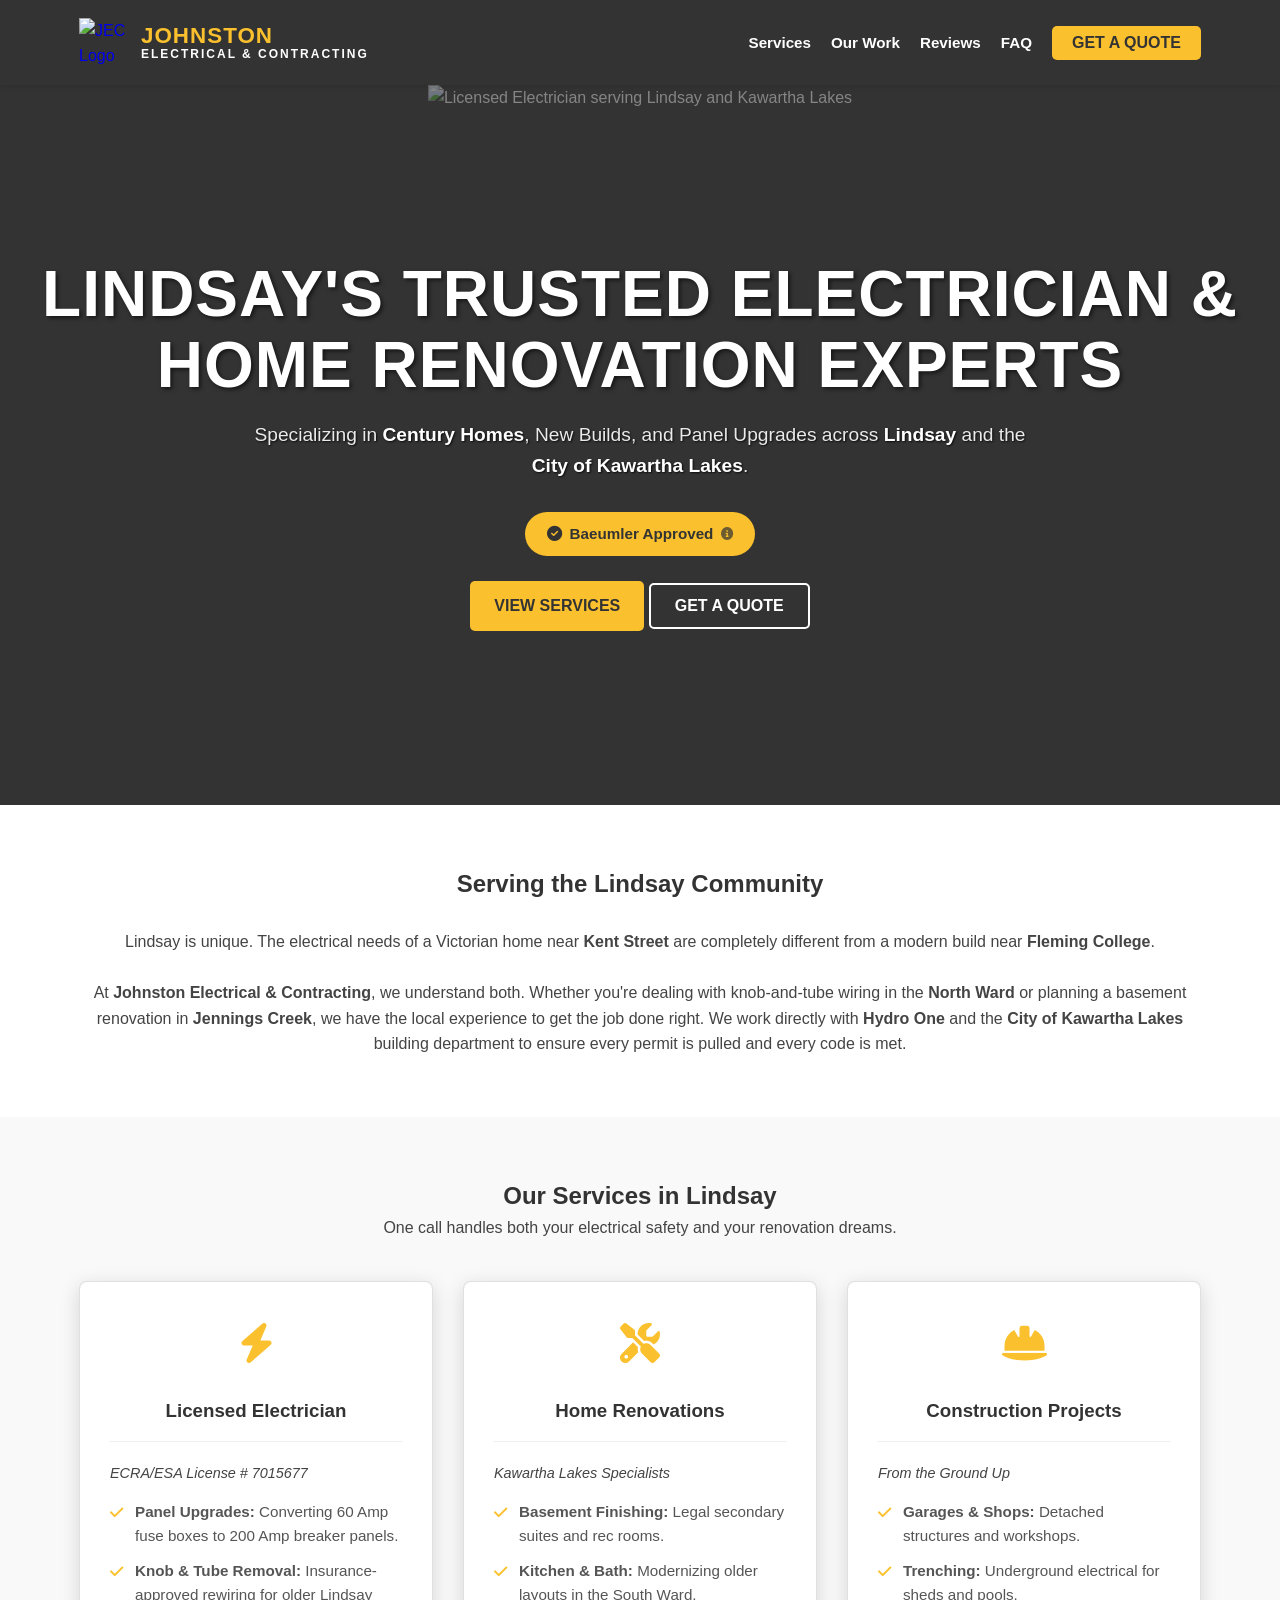
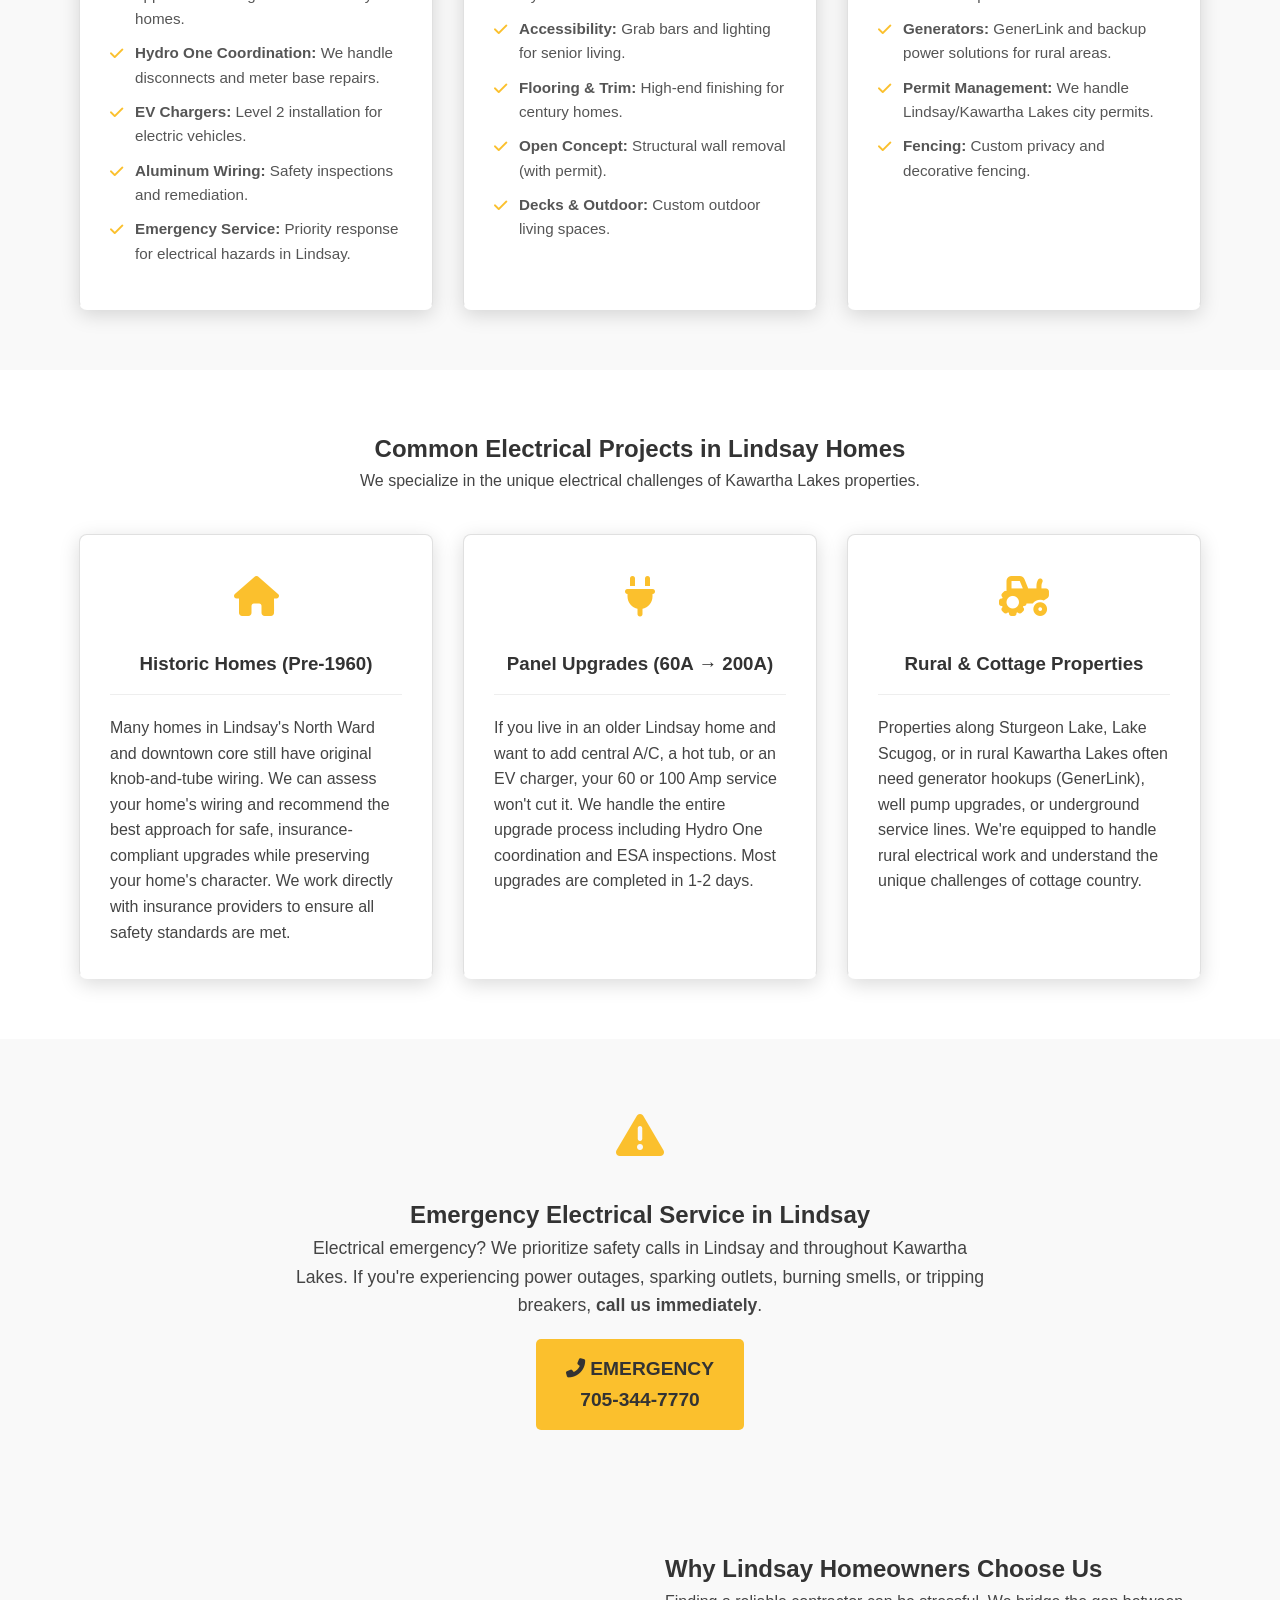
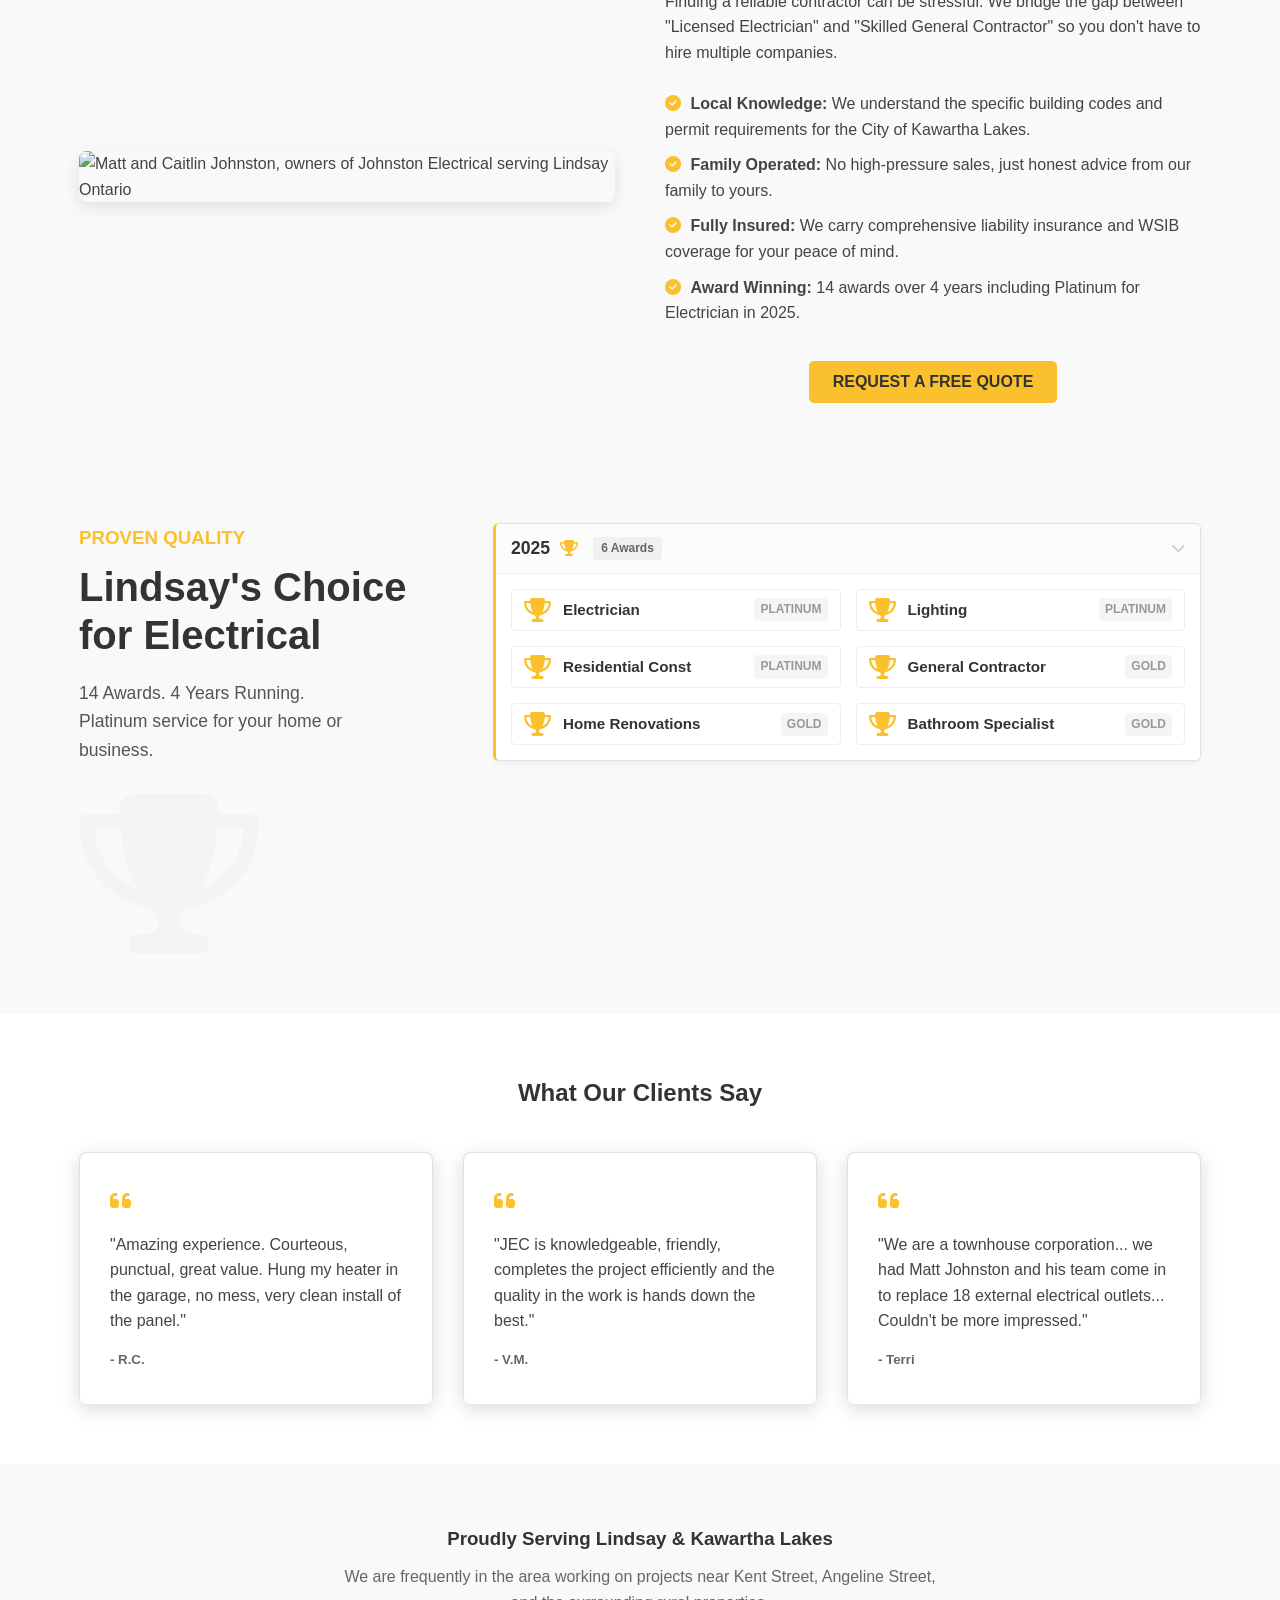
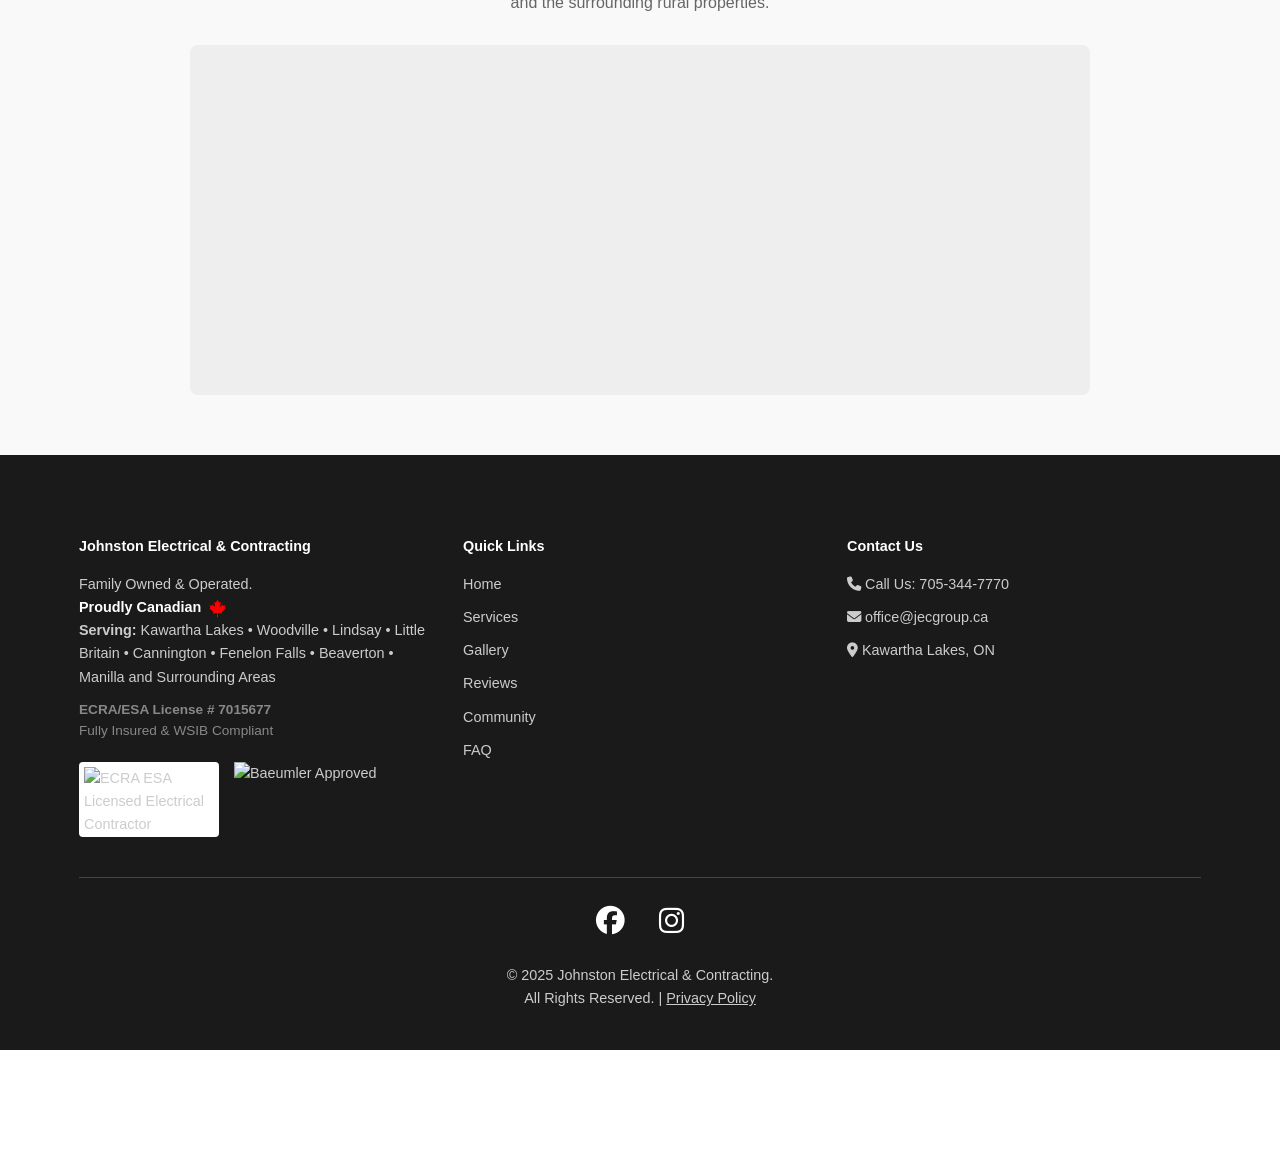
==== commit 1e83e2b3: "Add files via upload" ====
--- a/lindsay-electrician.html
+++ b/lindsay-electrician.html
@@ -2,16 +2,18 @@
 <html lang="en">
 <head>
     <meta charset="UTF-8">
-    <meta name="viewport" content="width=device-width, initial-scale=1.0">
-    
-    <!-- Primary Meta Tags -->
-    <title>Electrician in Lindsay, ON | Johnston Electrical Contracting</title>
+    <meta name="viewport" content="width=device-width, initial-scale=1.0, viewport-fit=cover">
+    
+    <meta http-equiv="Content-Security-Policy" content="default-src 'self'; script-src 'self' 'unsafe-inline' cdnjs.cloudflare.com https://challenges.cloudflare.com https://static.cloudflareinsights.com; style-src 'self' 'unsafe-inline' fonts.googleapis.com cdnjs.cloudflare.com; font-src 'self' fonts.gstatic.com cdnjs.cloudflare.com; img-src 'self' data: https:; connect-src 'self' https://cloudflareinsights.com; frame-src 'self' https://challenges.cloudflare.com https://*.google.com https://*.googleusercontent.com; base-uri 'self';">
+    <meta http-equiv="X-Content-Type-Options" content="nosniff">
+    <meta name="referrer" content="strict-origin-when-cross-origin">
+
+    <title>Award Winning Electrician in Lindsay, ON | Johnston Electrical Contracting</title>
     <meta name="description" content="Licensed electrician serving Lindsay (K9V) and Kawartha Lakes. Award-winning service for panel upgrades, pot lights, and older home rewiring. Call 705-344-7770.">
-    
-    <!-- Canonical URL -->
     <link rel="canonical" href="https://johnstonelectricalcontracting.com/lindsay-electrician.html">
-    
-    <!-- Open Graph / Facebook -->
+    <meta name="robots" content="index, follow, max-image-preview:large, max-snippet:-1, max-video-preview:-1">
+    <meta name="author" content="Johnston Electrical & Contracting">
+    
     <meta property="og:type" content="website">
     <meta property="og:url" content="https://johnstonelectricalcontracting.com/lindsay-electrician.html">
     <meta property="og:title" content="Licensed Electrician in Lindsay, ON | Johnston Electrical">
@@ -22,45 +24,41 @@
     <meta property="og:locale" content="en_CA">
     <meta property="og:site_name" content="Johnston Electrical & Contracting">
     
-    <!-- Twitter Card -->
     <meta name="twitter:card" content="summary_large_image">
-    <meta name="twitter:url" content="https://johnstonelectricalcontracting.com/lindsay-electrician.html">
     <meta name="twitter:title" content="Licensed Electrician in Lindsay, ON | Johnston Electrical">
     <meta name="twitter:description" content="Award-winning electrician serving Lindsay (K9V). Panel upgrades, pot lights, rewiring. Baeumler Approved.">
     <meta name="twitter:image" content="https://johnstonelectricalcontracting.com/pai/team.webp">
     
-    <!-- Additional SEO Meta Tags -->
-    <meta name="robots" content="index, follow, max-image-preview:large, max-snippet:-1, max-video-preview:-1">
-    <meta name="googlebot" content="index, follow">
-    <meta name="author" content="Johnston Electrical & Contracting">
     <meta name="geo.region" content="CA-ON">
     <meta name="geo.placename" content="Lindsay">
     <meta name="geo.position" content="44.3569;-78.7405">
     <meta name="ICBM" content="44.3569, -78.7405">
-    
-    <!-- Language -->
-    <meta http-equiv="content-language" content="en-CA">
-    
-    <!-- Theme Color -->
-    <meta name="theme-color" content="#FBC02D">
-    
-    <!-- Keywords -->
-    <meta name="keywords" content="electrician lindsay, lindsay electrician, kawartha lakes electrician, panel upgrade lindsay, electrical contractor lindsay ontario, licensed electrician k9v, emergency electrician lindsay, knob and tube removal lindsay">
-    
-    <!-- Favicons -->
+    <meta name="theme-color" content="#333">
+    
     <link rel="apple-touch-icon" sizes="180x180" href="pai/favicon/apple-touch-icon.png">
     <link rel="icon" type="image/png" sizes="32x32" href="pai/favicon/favicon-32x32.png">
     <link rel="icon" type="image/png" sizes="16x16" href="pai/favicon/favicon-16x16.png">
     <link rel="manifest" href="pai/favicon/site.webmanifest">
     <link rel="shortcut icon" href="pai/favicon/favicon.ico">
 
-    <!-- Fonts -->
     <link rel="preconnect" href="https://fonts.googleapis.com">
     <link rel="preconnect" href="https://fonts.gstatic.com" crossorigin>
-    <link href="https://fonts.googleapis.com/css2?family=Montserrat:wght@400;700&family=Open+Sans:wght@400;600&display=swap" rel="stylesheet">
-    <link rel="stylesheet" href="https://cdnjs.cloudflare.com/ajax/libs/font-awesome/6.5.1/css/all.min.css">
-
-    <!-- Enhanced Schema Markup -->
+    <link rel="dns-prefetch" href="https://cdnjs.cloudflare.com">
+    
+    <link rel="preload" href="./style.css" as="style">
+    <link rel="preload" href="./components.js" as="script">
+    <link rel="preload" href="https://fonts.googleapis.com/css2?family=Montserrat:wght@400;700&family=Open+Sans:wght@400;600&display=swap" as="style">
+
+    <link href="https://fonts.googleapis.com/css2?family=Montserrat:wght@400;700&family=Open+Sans:wght@400;600&display=swap" rel="stylesheet" media="print" onload="this.media='all'">
+    <link rel="stylesheet" href="https://cdnjs.cloudflare.com/ajax/libs/font-awesome/6.5.1/css/all.min.css" media="print" onload="this.media='all'">
+    
+    <noscript>
+        <link href="https://fonts.googleapis.com/css2?family=Montserrat:wght@400;700&family=Open+Sans:wght@400;600&display=swap" rel="stylesheet">
+        <link rel="stylesheet" href="https://cdnjs.cloudflare.com/ajax/libs/font-awesome/6.5.1/css/all.min.css">
+    </noscript>
+
+    <link rel="stylesheet" href="./style.css">
+
     <script type="application/ld+json">
     {
       "@context": "https://schema.org",
@@ -86,23 +84,10 @@
             "longitude": "-78.7405"
           },
           "areaServed": [
-            {
-              "@type": "City",
-              "name": "Lindsay",
-              "sameAs": "https://en.wikipedia.org/wiki/Lindsay,_Ontario"
-            },
-            {
-              "@type": "City",
-              "name": "Kawartha Lakes"
-            },
-            {
-              "@type": "City",
-              "name": "Little Britain"
-            },
-            {
-              "@type": "City",
-              "name": "Woodville"
-            }
+            { "@type": "City", "name": "Lindsay" },
+            { "@type": "City", "name": "Kawartha Lakes" },
+            { "@type": "City", "name": "Little Britain" },
+            { "@type": "City", "name": "Woodville" }
           ],
           "hasOfferCatalog": {
             "@type": "OfferCatalog",
@@ -141,77 +126,42 @@
             "bestRating": "5"
           },
           "award": "Kawartha's Best Electrician - Platinum 2025"
-        },
-        {
-          "@type": "FAQPage",
-          "mainEntity": [
-            {
-              "@type": "Question",
-              "name": "Do you serve rural properties outside Lindsay?",
-              "acceptedAnswer": {
-                "@type": "Answer",
-                "text": "Yes. We serve the entire City of Kawartha Lakes, including rural properties on the outskirts, farms near Little Britain, and cottages along the Scugog River."
-              }
-            },
-            {
-              "@type": "Question",
-              "name": "My home is in the Old Mill area. Do you do knob and tube removal?",
-              "acceptedAnswer": {
-                "@type": "Answer",
-                "text": "Yes. Many homes in the Old Mill and historic downtown areas still have knob-and-tube wiring. We can assess your home's wiring and provide options for safe removal and rewiring to satisfy insurance requirements."
-              }
-            },
-            {
-              "@type": "Question",
-              "name": "Who handles the permits with the City of Kawartha Lakes?",
-              "acceptedAnswer": {
-                "@type": "Answer",
-                "text": "We do. For electrical, we file with the ESA. For structural renovations (like decks or additions), we handle the building permits at the City of Kawartha Lakes Service Centre on Colborne St."
-              }
-            }
-          ]
         }
       ]
     }
     </script>
-    
-    <link rel="stylesheet" href="./style.css">
-    
-    <style>
-        /* Specific Hero Image for Lindsay */
-        .lindsay-hero {
-            background: linear-gradient(rgba(0,0,0,0.7), rgba(0,0,0,0.7)), url('./pai/hero.webp');
-            background-size: cover;
-            background-position: center;
-        }
-        .local-intro-text {
-            max-width: 800px;
-            margin: 0 auto;
-            font-size: 1.1rem;
-            line-height: 1.8;
-            color: #555;
-        }
-    </style>
 </head>
 
 <body>
-
     <header></header>
-
-    <section id="home" class="hero lindsay-hero">
+    
+    <section id="home" class="hero">
+        <div class="hero-background">
+            <picture>
+                <source media="(max-width: 768px)" srcset="./pai/hero-mobile.webp">
+                <img src="./pai/hero-desktop.webp" 
+                     alt="Licensed Electrician serving Lindsay and Kawartha Lakes" 
+                     class="hero-img"
+                     width="1920" height="1080"
+                     fetchpriority="high">
+            </picture>
+        </div>
+
         <div class="hero-content">
-            <h1>Lindsay's Trusted Electrician &<br>Home Renovation Experts
-               <span class="h1-subline">
-                   Specializing in <strong>Century Homes</strong>, New Builds, and Panel Upgrades across <strong>Lindsay</strong> and the <strong>City of Kawartha Lakes</strong>.
-               </span>
+            <div class="hero-tagline-large">
+                Lindsay's Trusted Electrician &<br>Home Renovation Experts
+            </div>
+
+            <h1>
+                Specializing in <strong>Century Homes</strong>, New Builds, and Panel Upgrades across <strong>Lindsay</strong> and the <strong>City of Kawartha Lakes</strong>.
             </h1>
             
-            <div class="baeumler-badge-container" onclick="toggleTooltip(event)" tabindex="0">
+            <div class="baeumler-badge-container" onclick="toggleTooltip(event)" tabindex="0" onkeydown="if(event.key === 'Enter') toggleTooltip(event)" role="button" aria-label="Why choose Baeumler Approved?">
                 <span class="baeumler-badge">
                     <i class="fas fa-check-circle"></i> Baeumler Approved <i class="fas fa-info-circle badge-info-icon"></i>
                 </span>
-                <div class="tooltip-text" id="baeumlerTooltip">
-                    <button class="tooltip-close" onclick="closeTooltip(event)">&times;</button>
+                <div class="tooltip-text" id="baeumlerTooltip" role="tooltip">
+                    <button class="tooltip-close" onclick="closeTooltip(event)" aria-label="Close tooltip">×</button>
                     <strong>Verified Quality.</strong><br>
                     We know Lindsay's housing stock—from the historic red brick homes in the North Ward to the new developments in Jennings Creek.
                 </div>
@@ -290,7 +240,6 @@
         </div>
     </section>
 
-    <!-- NEW: Common Electrical Projects Section -->
     <section class="section-padding bg-white">
         <div class="container">
             <div class="text-center section-intro">
@@ -307,7 +256,7 @@
                 
                 <div class="service-card">
                     <div class="service-icon"><i class="fas fa-plug"></i></div>
-                    <h3>Panel Upgrades (60A &rarr; 200A)</h3>
+                    <h3>Panel Upgrades (60A → 200A)</h3>
                     <p>If you live in an older Lindsay home and want to add central A/C, a hot tub, or an EV charger, your 60 or 100 Amp service won't cut it. We handle the entire upgrade process including Hydro One coordination and ESA inspections. Most upgrades are completed in 1-2 days.</p>
                 </div>
                 
@@ -320,7 +269,6 @@
         </div>
     </section>
 
-    <!-- NEW: Emergency Electrician Section -->
     <section class="section-padding bg-light text-center">
         <div class="container">
             <div class="service-icon" style="font-size:3rem; color:var(--primary-color); margin-bottom:20px;">
@@ -331,7 +279,7 @@
                 Electrical emergency? We prioritize safety calls in Lindsay and throughout Kawartha Lakes. If you're experiencing power outages, sparking outlets, burning smells, or tripping breakers, <strong>call us immediately</strong>.
             </p>
             <a href="tel:7053447770" class="btn btn-primary" style="font-size:1.2rem; padding:15px 30px;">
-                <i class="fas fa-phone-alt"></i> Emergency: 705-344-7770
+                <i class="fas fa-phone-alt"></i> Emergency<br>705-344-7770
             </a>
         </div>
     </section>
@@ -359,103 +307,73 @@
         </div>
     </section>
 
-    <!-- Customer Reviews Section - ONLY USE REAL REVIEWS -->
-    <!-- Uncomment this section once you have actual Lindsay-specific reviews to display
-    <section class="section-padding bg-light">
+    <section id="awards" class="section-padding bg-light">
+        <div class="container">
+            <div class="awards-split-layout">
+                <div class="awards-intro-side">
+                    <h3 class="community-subtitle">Proven Quality</h3>
+                    <h2>Lindsay's Choice for Electrical</h2>
+                    <p>14 Awards. 4 Years Running.<br>Platinum service for your home or business.</p>
+                    <i class="fas fa-trophy intro-big-icon"></i>
+                </div>
+                <div class="awards-grid-badges">
+                    <div class="badge-card">
+                        <div class="badge-header" onclick="toggleAward(this)">
+                            <div class="header-content">
+                                <span>2025</span> 
+                                <i class="fas fa-trophy header-trophy"></i>
+                                <span class="award-count">6 Awards</span>
+                            </div>
+                            <i class="fas fa-chevron-down toggle-icon"></i>
+                        </div>
+                        <div class="badge-container">
+                            <div class="award-list-item"><i class="fas fa-trophy"></i><div class="award-details"><span class="award-cat">Electrician</span><span class="award-rank">PLATINUM</span></div></div>
+                            <div class="award-list-item"><i class="fas fa-trophy"></i><div class="award-details"><span class="award-cat">Lighting</span><span class="award-rank">PLATINUM</span></div></div>
+                             <div class="award-list-item"><i class="fas fa-trophy"></i><div class="award-details"><span class="award-cat">Residential Const </span><span class="award-rank">PLATINUM</span></div></div>
+                             <div class="award-list-item"><i class="fas fa-trophy"></i><div class="award-details"><span class="award-cat">General Contractor</span><span class="award-rank">GOLD</span></div></div>
+                             <div class="award-list-item"><i class="fas fa-trophy"></i><div class="award-details"><span class="award-cat">Home Renovations</span><span class="award-rank">GOLD</span></div></div>
+                             <div class="award-list-item"><i class="fas fa-trophy"></i><div class="award-details"><span class="award-cat">Bathroom Specialist</span><span class="award-rank">GOLD</span></div></div>
+                        </div>
+                    </div>
+                </div> 
+            </div> 
+        </div>
+    </section>
+
+    <section id="reviews" class="section-padding bg-white">
         <div class="container text-center">
-            <h2>What Lindsay Clients Say</h2>
-            <p style="margin-bottom:30px;">Real reviews from real homeowners in the Kawartha Lakes area.</p>
-            
+            <h2>What Our Clients Say</h2>
+            <p class="mobile-swipe-text">(Swipe to see more)</p>
             <div class="services-grid reviews-wrapper">
                 <div class="service-card">
                     <div class="quote-icon"><i class="fas fa-quote-left"></i></div>
-                    <p>"[REAL REVIEW TEXT HERE]"</p>
-                    <h5 class="review-author">- [NAME], Lindsay</h5>
-                </div>
-            </div>
-        </div>
-    </section>
-    -->
-
-    <section id="faq" class="section-padding bg-white">
-        <div class="container">
-            <div class="text-center section-intro">
-                <h2>Common Questions from Lindsay Clients</h2>
-            </div>
-
-            <div class="faq-wrapper">
-                <div class="faq-column">
-                    <div class="faq-item">
-                        <details>
-                            <summary>Do you serve rural properties outside Lindsay?</summary>
-                            <div class="faq-answer">
-                                Yes. We serve the entire City of Kawartha Lakes, including rural properties on the outskirts, farms near <strong>Little Britain</strong>, and cottages along the <strong>Scugog River</strong>.
-                            </div>
-                        </details>
-                    </div>
-                    <div class="faq-item">
-                        <details>
-                            <summary>My home is in the "Old Mill" area. Do you do knob and tube?</summary>
-                            <div class="faq-answer">
-                                Yes. Many homes in the Old Mill and historic downtown areas still have knob-and-tube wiring. We can assess your home's wiring and provide options for safe removal and rewiring to satisfy insurance requirements.
-                            </div>
-                        </details>
-                    </div>
-                    <div class="faq-item">
-                        <details>
-                            <summary>How much does a panel upgrade cost in Lindsay?</summary>
-                            <div class="faq-answer">
-                                Every home is different, so panel upgrade costs vary based on your home's age, current service size, location of the panel, and distance from the street. We provide free, detailed quotes with no obligation. Call us at 705-344-7770 to schedule an assessment.
-                            </div>
-                        </details>
-                    </div>
-                </div> 
-
-                <div class="faq-column">
-                    <div class="faq-item">
-                        <details>
-                            <summary>Who handles the permits with the City of Kawartha Lakes?</summary>
-                            <div class="faq-answer">
-                                We do. For electrical, we file with the ESA. For structural renovations (like decks or additions), we handle the building permits at the <strong>City of Kawartha Lakes Service Centre</strong> on Colborne St.
-                            </div>
-                        </details>
-                    </div>
-                    <div class="faq-item">
-                        <details>
-                            <summary>Do you provide free estimates?</summary>
-                            <div class="faq-answer">
-                                Yes! We provide transparent, detailed quotes for all electrical and renovation projects. Simply call us at 705-344-7770 or fill out the form below to schedule a site visit.
-                            </div>
-                        </details>
-                    </div>
-                    <div class="faq-item faq-cta">
-                        <div class="faq-cta-content">
-                            <h3 class="faq-cta-title">Ready to start?</h3>
-                            <p class="faq-cta-text">Get a quote for your project today.</p>
-                            <button onclick="openModal()" class="btn btn-primary btn-full">Contact Us</button>
-                        </div>
-                    </div>
-                </div> 
-            </div>
-        </div>
-    </section>
-
+                    <p>"Amazing experience. Courteous, punctual, great value. Hung my heater in the garage, no mess, very clean install of the panel."</p>
+                    <h5 class="review-author">- R.C.</h5>
+                </div>
+                <div class="service-card">
+                    <div class="quote-icon"><i class="fas fa-quote-left"></i></div>
+                    <p>"JEC is knowledgeable, friendly, completes the project efficiently and the quality in the work is hands down the best."</p>
+                    <h5 class="review-author">- V.M.</h5>
+                </div>
+               <div class="service-card">
+                    <div class="quote-icon"><i class="fas fa-quote-left"></i></div>
+                    <p>"We are a townhouse corporation... we had Matt Johnston and his team come in to replace 18 external electrical outlets... Couldn't be more impressed."</p>
+                    <h5 class="review-author">- Terri</h5>
+                </div>
+            </div>
+        </div>
+    </section>
+    
     <section class="section-padding bg-light text-center">
         <div class="container">
             <h3>Proudly Serving Lindsay & Kawartha Lakes</h3>
             <p style="max-width:600px; margin: 10px auto 30px auto; color:#666;">
                 We are frequently in the area working on projects near Kent Street, Angeline Street, and the surrounding rural properties.
             </p>
-            
             <div class="map-container" style="max-width: 900px; margin: 0 auto; border-radius: 8px; overflow: hidden; height: 350px;">
                 <iframe 
-                    src="https://maps.google.com/maps?q=Lindsay%2C%20Ontario&t=&z=13&ie=UTF8&iwloc=&output=embed" 
-                    width="100%" 
-                    height="100%" 
-                    style="border:0;" 
-                    allowfullscreen="" 
-                    loading="lazy" 
-                    referrerpolicy="no-referrer-when-downgrade">
+                    src="https://www.google.com/maps/embed?pb=!1m18!1m12!1m3!1d45468.799757962085!2d-78.78401311090623!3d44.354832506842065!2m3!1f0!2f0!3f0!3m2!1i1024!2i768!4f13.1!3m3!1m2!1s0x89d5607e4d89617d%3A0xc3b44e78f7318c4d!2sLindsay%2C%20ON!5e0!3m2!1sen!2sca!4v1708451234567!5m2!1sen!2sca" 
+                    width="100%" height="100%" style="border:0;" allowfullscreen="" loading="lazy" referrerpolicy="no-referrer-when-downgrade" title="Map of Lindsay Ontario Service Area">
                 </iframe>
             </div>
         </div>
@@ -463,7 +381,7 @@
 
     <footer id="contact"></footer>
 
-    <div class="mobile-sticky-cta">
+    <div class="mobile-sticky-cta" style="padding-bottom: env(safe-area-inset-bottom, 0);">
         <a href="tel:7053447770" class="cta-call">
             <i class="fas fa-phone-alt"></i> Call Now
         </a>
@@ -478,61 +396,89 @@
             <h2 class="modal-title">Request a Quote in Lindsay</h2>
             <p class="modal-subtitle">Tell us about your electrical or renovation project.</p>
             
-            <form action="https://formsubmit.co/johnstonelectricalcontracting@outlook.com" method="POST" enctype="multipart/form-data">
-                <input type="text" name="_honey" class="hidden-field">
-                <input type="hidden" name="_captcha" value="false">
-                <input type="hidden" name="_next" value="https://johnstonelectricalcontracting.com/thank-you.html">
-                <input type="hidden" name="_subject" value="New LINDSAY Website Lead!"> 
-                
+            <form id="contactForm" novalidate>
                 <div class="form-row">
                     <div class="form-group">
                         <label for="name">Name*</label>
-                        <input type="text" id="name" name="name" autocomplete="name" required minlength="2" placeholder="Your Name">
+                        <input type="text" id="name" name="name" required minlength="2" maxlength="100" placeholder="Your Name" autocomplete="name">
+                        <span class="error-message" id="name-error"></span>
+                        <span class="success-indicator"><i class="fas fa-check-circle"></i></span>
                     </div>
                     <div class="form-group">
                         <label for="phone">Phone*</label>
-                        <input type="tel" id="phone" name="phone" autocomplete="tel" required placeholder="705-XXX-XXXX">
-                    </div>
-                </div>
+                        <input type="tel" id="phone" name="phone" required pattern="^(\+?1[-.\s]?)?\(?[2-9]\d{2}\)?[-.\s]?\d{3}[-.\s]?\d{4}$" placeholder="705-XXX-XXXX" autocomplete="tel">
+                        <span class="error-message" id="phone-error"></span>
+                        <span class="success-indicator"><i class="fas fa-check-circle"></i></span>
+                    </div>
+                </div>
+
                 <div class="form-group">
                     <label for="email">Email Address*</label>
-                    <input type="email" id="email" name="email" autocomplete="email" placeholder="name@example.com" required>
-                </div>
+                    <input type="email" id="email" name="email" placeholder="name@example.com" required maxlength="100" autocomplete="email">
+                    <span class="error-message" id="email-error"></span>
+                    <span class="success-indicator"><i class="fas fa-check-circle"></i></span>
+                </div>
+
                 <div class="form-row">
                     <div class="form-group">
-                        <label for="location">Address in Lindsay*</label>
-                        <input type="text" id="location" name="location" autocomplete="street-address" placeholder="Street Address" required>
+                        <label for="location">City*</label>
+                        <input type="text" id="location" name="location" placeholder="e.g. Lindsay" required maxlength="50" autocomplete="address-level2">
+                        <span class="error-message" id="location-error"></span>
+                        <span class="success-indicator"><i class="fas fa-check-circle"></i></span>
                     </div>
                     <div class="form-group">
-                        <label for="service">Service Needed</label>
-                        <select id="service" name="service">
-                            <option value="Electrical">Electrical Work</option>
-                            <option value="Panel Upgrade">Panel Upgrade</option>
-                            <option value="Knob & Tube">Knob & Tube Removal</option>
-                            <option value="Renovation">Renovation</option>
-                            <option value="Basement">Basement Finishing</option>
-                            <option value="Deck">Deck or Fence</option>
-                            <option value="Emergency">Emergency Service</option>
+                        <label for="service">Service*</label>
+                        <select id="service" name="service" required>
+                            <option value="">Select a service</option>
+                            <option value="Electrical">Electrical</option>
+                            <option value="Contracting">General Contracting</option>
+                            <option value="Construction">Construction</option>
                             <option value="Other">Other</option>
                         </select>
-                    </div>
-                </div>
+                        <span class="error-message" id="service-error"></span>
+                        <span class="success-indicator"><i class="fas fa-check-circle"></i></span>
+                    </div>
+                </div>
+
                 <div class="form-group">
                     <label for="attachment" class="file-label">
                         Upload Photo <span class="optional-text">(Optional)</span>
                     </label>
-                    <input type="file" id="attachment" name="attachment" accept="image/png, image/jpeg, image/webp">
-                </div>
+                    <input type="file" id="attachment" name="attachment" accept="image/png, image/jpeg, image/webp, image/jpg">
+                    <small id="file-help" class="form-help-text">Max 5MB. Formats: JPG, PNG, WebP</small>
+                    <span class="error-message" id="file-error"></span>
+                </div>
+
                 <div class="form-group">
-                    <label for="message">Project Details*</label>
-                    <textarea id="message" name="message" required minlength="10" rows="3" placeholder="How can we help?"></textarea>
-                </div>
-                <button type="submit" class="btn btn-primary btn-full">Send Request</button>
+                    <label for="message">Message*</label>
+                    <textarea id="message" name="message" required minlength="10" maxlength="1000" rows="3" placeholder="Describe your project..."></textarea>
+                    <div class="textarea-footer">
+                        <span class="error-message" id="message-error"></span>
+                        <span class="character-counter" id="message-counter">0/1000</span>
+                    </div>
+                </div>
+
+                <!-- Turnstile Widget -->
+                <div class="cf-turnstile" data-sitekey="0x4AAAAAAD3P3lCkucCia6ef" data-appearance="interaction-only"></div>
+                <div id="form-status" style="margin-bottom: 15px; text-align: center; font-weight: bold; font-size: 0.9rem;"></div>
+
+                <button type="submit" class="btn btn-primary btn-full" id="submitBtn">
+                    <span class="btn-text">Send Request</span>
+                    <span class="btn-loader" style="display: none;">
+                        <i class="fas fa-spinner fa-spin"></i> Sending...
+                    </span>
+                </button>
             </form>
         </div>
     </div>
-
-    <script src="./components.js?v=2"></script>
-
+    
+    <div id="lightboxModal" class="modal-overlay" onclick="closeLightbox(event)">
+        <span class="close-modal" onclick="closeLightbox(event)">&times;</span>
+        <img class="lightbox-content" id="lightboxImage" alt="Expanded project view">
+    </div>
+
+    <!-- Required Cloudflare Turnstile Script -->
+    <script src="https://challenges.cloudflare.com/turnstile/v0/api.js" async defer></script>
+    <script src="./components.js"></script>
 </body>
 </html>
--- a/style.css
+++ b/style.css
@@ -1,9 +1,15 @@
 /* style.css - Johnston Electrical & Contracting */
-/* Production Build - Jan 2026 */
+/* Production Build - Feb 2026 - Final V3 */
 
 /* =========================================
    1. GLOBAL VARIABLES & RESET
    ========================================= */
+@font-face {
+  font-family: 'Font Awesome 6 Free';
+  font-display: swap; 
+  src: auto; 
+}
+
 :root {
     --primary-color: #FBC02D;   /* Brand Yellow */
     --secondary-color: #333333; /* Dark Grey */
@@ -16,7 +22,8 @@
 
 html {
     scroll-behavior: smooth;
-    scroll-padding-top: 90px; /* Offset for sticky header */
+    scroll-padding-top: 90px;
+    background-color: #ffffff;
 }
 
 body {
@@ -24,7 +31,8 @@
     color: var(--text-color);
     line-height: 1.6;
     overflow-x: hidden;
-    padding-bottom: 60px; /* Reserve space for mobile sticky bar */
+    padding-bottom: 100px; /* Space for mobile sticky bar */
+    background-color: #ffffff;
 }
 
 h1, h2, h3, h4 {
@@ -57,7 +65,17 @@
 .bg-white { background: var(--white); }
 .bg-light { background: var(--light-bg); }
 .text-white { color: var(--white); }
-.hidden-field { display: none; }
+
+/* Honeypot Field */
+.hidden-field {
+    opacity: 0;
+    position: absolute;
+    top: 0;
+    left: 0;
+    height: 0;
+    width: 0;
+    z-index: -1;
+}
 
 /* Buttons */
 .btn {
@@ -96,6 +114,9 @@
     padding: 15px 0;
     position: sticky;
     top: 0;
+    min-height: 85px;
+    display: flex;
+    align-items: center;
     z-index: 1000;
     box-shadow: 0 2px 5px rgba(0,0,0,0.1);
 }
@@ -106,7 +127,6 @@
     align-items: center;
 }
 
-/* Logo Styles */
 .logo {
     display: flex;
     align-items: center;
@@ -146,7 +166,6 @@
     white-space: nowrap;
 }
 
-/* Navigation Links */
 .nav-links { display: flex; gap: 20px; align-items: center; }
 .nav-links a { color: var(--white); font-weight: 600; font-size: 0.95rem; }
 .nav-links a:hover { color: var(--primary-color); }
@@ -162,13 +181,11 @@
 }
 
 /* =========================================
-   4. HERO SECTION
+   4. HERO SECTION (SEO FLIP + TOOLTIPS)
    ========================================= */
 .hero {
-    background-color: #333; 
-    background: linear-gradient(rgba(0,0,0,0.7), rgba(0,0,0,0.7)), url('./pai/hero.webp');
-    background-size: cover;
-    background-position: top center;
+    background-color: #333;
+    position: relative;
     height: 80vh;
     display: flex;
     align-items: center;
@@ -176,37 +193,50 @@
     text-align: center;
     color: var(--white);
     padding: 0 20px;
-}
-
-.hero-content h1 { 
-    font-size: clamp(2rem, 5vw, 3rem); 
-    margin-bottom: 20px; 
-    color: var(--white); 
-}
-
-.h1-subline {
-    display: block;
-    font-size: 0.55em;
-    font-weight: 200;
-    margin-top: 10px;
-    color: #eaeaea;
-    letter-spacing: 0.5px;
-    max-width: 690px; 
-    margin-left: auto;    
-    margin-right: auto;    
-    line-height: 1.6;      
-
-}
-
-.hero-content p { 
-    font-size: 1.2rem; 
-    margin-bottom: 30px; 
-    max-width: 700px; 
+    overflow: hidden;
+}
+
+.hero-background {
+    position: absolute;
+    top: 0; left: 0; width: 100%; height: 100%; z-index: 0;
+}
+
+.hero-img {
+    width: 100%; height: 100%; object-fit: cover; opacity: 0.4;
+}
+
+.hero-content {
+    position: relative; z-index: 1; width: 100%;
+}
+
+.hero-tagline-large {
+    font-family: 'Montserrat', sans-serif;
+    font-weight: 800;
+    font-size: clamp(2rem, 5vw, 4rem);
+    line-height: 1.1;
+    color: var(--white);
+    margin-bottom: 20px;
+    text-shadow: 2px 2px 4px rgba(0,0,0,0.6);
+    text-transform: uppercase;
+    letter-spacing: 1px;
+}
+
+.hero-content h1 {
+    font-family: 'Open Sans', sans-serif;
+    font-size: 1.2rem;
+    font-weight: 400;
+    color: #eaeaea;      
+    max-width: 800px;
     margin: 0 auto 30px auto; 
-    
-}
-
-/* Baeumler Tooltip Badge */
+    line-height: 1.6;
+    text-shadow: 1px 1px 2px rgba(0,0,0,0.8);
+}
+
+.hero-content h1 strong {
+    font-weight: 600;
+    color: #fff;
+}
+
 .baeumler-badge-container {
     position: relative;
     display: inline-block;
@@ -364,7 +394,6 @@
 }
 .carousel-slide img:hover { opacity: 0.9; }
 
-/* Caption Styling */
 .carousel-caption {
     position: absolute; 
     bottom: 0; 
@@ -391,7 +420,6 @@
     line-height: 1.3;
 }
 
-/* Navigation Buttons */
 .carousel-btn {
     position: absolute; top: 50%; transform: translateY(-50%);
     background: rgba(0,0,0,0.5); color: white; border: none;
@@ -422,7 +450,6 @@
     gap: 6px; 
 }
 
-/* Badge Cards (Accordion Item) */
 .badge-card {
     background: #fff;
     border-radius: 6px;
@@ -434,11 +461,8 @@
     flex-direction: column;
 }
 
-.badge-card:not(.closed-year) {
-    border-left: 3px solid var(--primary-color);
-}
-
-/* Header Styling */
+.badge-card:not(.closed-year) { border-left: 3px solid var(--primary-color); }
+
 .badge-header {
     background: #fff;
     color: #333;
@@ -463,14 +487,8 @@
 
 .header-content { display: flex; align-items: center; gap: 10px; }
 .header-trophy { font-size: 1rem; color: var(--primary-color); }
-
-.toggle-icon { 
-    font-size: 0.9rem;
-    color: #ccc;
-    transition: transform 0.3s ease; 
-}
-
-/* Award Count Pill */
+.toggle-icon { font-size: 0.9rem; color: #ccc; transition: transform 0.3s ease; }
+
 .award-count {
     font-size: 0.75rem;
     font-weight: 600;
@@ -481,7 +499,6 @@
     margin-left: 5px;
 }
 
-/* List Container */
 .badge-container {
     padding: 15px;
     display: flex;
@@ -490,7 +507,6 @@
     background: #fff; 
 }
 
-/* List Items */
 .award-list-item {
     background: #fff;
     border: 1px solid #eee;
@@ -532,11 +548,9 @@
     border-radius: 4px;
 }
 
-/* Toggle Logic */
 .closed-year .toggle-icon { transform: rotate(-90deg); }
 .closed-year .badge-container { display: none; }
 
-/* Desktop Split Layout */
 .awards-split-layout {
     display: flex;
     flex-direction: column;
@@ -759,7 +773,6 @@
 .footer-logo-img { height: 75px; width: auto; }
 .logo-white-bg { background: #fff; padding: 5px; border-radius: 4px; }
 
-/* Social Icons */
 .social-links { margin-bottom: 20px; }
 .social-links a {
     color: #ffffff; 
@@ -774,7 +787,6 @@
     transform: translateY(-3px);
 }
 
-/* Specific Override for Simple Footer (Thank You / 404 Pages) */
 .simple-footer .social-links a { color: #333333; }
 .simple-footer .social-links a:hover { color: #FBC02D; }
 
@@ -796,14 +808,19 @@
     background: var(--white);
     width: 100%;
     max-width: 500px;
-    padding: 30px;
+    padding: 25px; /* Reduced padding */
     border-radius: 8px;
     position: relative;
     animation: slideDown 0.3s ease;
-}
-
-.modal-title { margin-bottom:20px; text-align:center; }
-.modal-subtitle { margin-bottom:20px; text-align:center; font-size:0.9rem; }
+    
+    /* Window inside window logic */
+    max-height: 85vh; 
+    overflow-y: auto; 
+    scrollbar-width: thin; 
+}
+
+.modal-title { margin-bottom:5px; text-align:center; }
+.modal-subtitle { margin-bottom:15px; text-align:center; font-size:0.9rem; }
 
 @keyframes slideDown {
     from { transform: translateY(-50px); opacity: 0; }
@@ -821,43 +838,6 @@
     z-index: 10010;
 }
 .close-modal:hover { color: #fff; }
-
-.form-group { margin-bottom: 15px; text-align: left; }
-.form-group label { display: block; margin-bottom: 5px; font-weight: 600; font-size: 0.9rem; }
-.form-group input, .form-group select, .form-group textarea {
-    width: 100%; padding: 10px;
-    border: 1px solid #ddd; border-radius: 4px;
-    font-family: inherit; font-size: 1rem;
-}
-.form-group textarea { resize: vertical; height: 100px; }
-
-.form-row {
-    display: flex;
-    gap: 15px; 
-    margin-bottom: 10px;
-}
-.form-row .form-group { flex: 1; margin-bottom: 0; }
-
-.form-group label.file-label {
-    display: flex;
-    justify-content: space-between;
-    align-items: center;
-}
-
-/* The small "(Optional)" text */
-.form-group label .optional-text {
-    font-weight: 400;
-    font-size: 0.8rem;
-    color: #666;
-}
-
-input[type="file"] {
-    font-size: 0.9rem;
-    padding: 10px;
-    background: #f4f4f4;
-    border-radius: 5px;
-    width: 100%;
-}
 
 /* Lightbox specific */
 #lightboxImage {
@@ -890,7 +870,7 @@
 }
 
 .thank-you-section {
-    flex: 1; /* Pushes footer to bottom */
+    flex: 1; 
     display: flex;
     align-items: center;
     justify-content: center;
@@ -934,14 +914,13 @@
    15. MOBILE STICKY CTA
    ========================================= */
 .mobile-sticky-cta { 
-    display: none; /* Hidden on desktop */
+    display: none;
 }
 
 /* =========================================
    16. MOBILE MEDIA QUERIES
    ========================================= */
 @media (max-width: 768px) {
-    /* Logo & Nav */
     .logo { font-size: 0.9rem; max-width: 80%; }
     .logo img { max-height: 45px; }
     .logo-name { font-size: 1.1rem; }
@@ -955,33 +934,53 @@
     .nav-links.active { display: flex; }
     .mobile-menu-btn { display: block; }
     
-    /* Layout Adjustments */
     .trust-grid { grid-template-columns: 1fr; }
     .carousel-slide { height: 250px; }
     .tooltip-text { width: 260px; }
 
-    /* FAQ Stack */
     .faq-wrapper { flex-direction: column; gap: 15px; }
     .faq-column { width: 100%; }
 
-    /* Sticky Bar (Visible) */
     .mobile-sticky-cta {
         display: flex;
-        position: fixed; bottom: 0; left: 0; width: 100%; z-index: 9999;
-        box-shadow: 0 -2px 10px rgba(0,0,0,0.1);
-    }
+        position: fixed; 
+        bottom: 0; 
+        left: 0; 
+        width: 100%; 
+        z-index: 9999;
+        box-shadow: 0 -5px 15px rgba(0,0,0,0.1);
+        background-color: #222; 
+        padding-bottom: env(safe-area-inset-bottom, 0); 
+    }
+    
     .cta-call {
-        background:#333; color:white;
-        flex: 1; padding: 15px; text-align: center; font-weight: bold;
-        font-size: 1rem; display: flex; justify-content: center; align-items: center; gap: 8px;
-    }
+        background: #222; 
+        color: white;
+        flex: 1; 
+        padding: 15px; 
+        text-align: center; 
+        font-weight: bold;
+        font-size: 1rem; 
+        display: flex; 
+        justify-content: center; 
+        align-items: center; 
+        gap: 8px;
+    }
+    
     .cta-quote {
-        background:var(--primary-color); color:#333;
-        flex: 1; padding: 15px; text-align: center; font-weight: bold;
-        font-size: 1rem; display: flex; justify-content: center; align-items: center; gap: 8px;
-    }
-
-    /* Reviews Swipe Logic */
+        background: var(--primary-color);
+        color: #333;
+        flex: 1; 
+        padding: 15px; 
+        text-align: center; 
+        font-weight: bold;
+        font-size: 1rem; 
+        display: flex; 
+        justify-content: center; 
+        align-items: center; 
+        gap: 8px;
+    }
+
     .mobile-swipe-text { display: block; }
     .reviews-wrapper {
         display: flex !important;
@@ -1006,7 +1005,6 @@
         word-wrap: break-word; 
     }
     
-    /* Awards Mobile Tweak */
     .award-details {
         flex-direction: column;
         align-items: flex-start;
@@ -1019,7 +1017,6 @@
         color: #999;
     }
     
-    /* Wide Awards Layout for Mobile */
     #awards .container {
         width: 90% !important; 
         padding-left: 15px !important;
@@ -1027,53 +1024,53 @@
         margin: 0 auto !important;
     }
 
-    /* Pull Cards Wider than Container */
     #awards .awards-grid-badges {
         width: auto !important; 
         margin-left: -10px !important;
         margin-right: -10px !important;
     }
     
-    /* Center Cards */
     #awards .badge-card {
         width: 100% !important; 
         margin: 0 auto !important;
     }
     
-      .hero {
-        height: auto !important;        /* Let the text determine the height */
-        min-height: 550px !important;   /* Guarantee it's tall enough */
-        padding-top: 100px !important;  /* Space from top */
-        padding-bottom: 60px !important;/* Space from bottom */
-        background-attachment: scroll !important; /* Prevents background glitching */
-    }
-    
+    .hero {
+        height: auto !important;
+        min-height: 90vh !important;
+        padding-top: 100px !important;
+        padding-bottom: 60px !important;
+    }
+
+    .hero-tagline-large {
+        font-size: 1.6rem !important; 
+        line-height: 1.2 !important;
+        margin-bottom: 10px !important;
+        width: 100%;
+    }
+
     .hero-content h1 {
-        font-size: 2.1rem !important;   /* Smaller, safe size */
-        line-height: 1.3 !important;
+        font-size: 1rem !important; 
+        line-height: 1.5 !important;
+        font-weight: 400 !important;
         width: 100% !important;
-    }
-    
-    .hero-content p {
-        font-size: 1rem !important;     /* Ensure paragraph isn't huge */
-        max-width: 90% !important;
-        margin-left: auto !important;
-        margin-right: auto !important;
+        max-width: 100% !important;
+        padding: 0 15px;
+        margin-bottom: 25px !important;
     }
 
     .carousel-btn {
         padding: 10px !important;
         font-size: 1.2rem !important;
     }
-    }
+}
     
-    /* =========================================
-   TEXT PAGE STYLES (Privacy Policy, etc.)
-   ========================================= */
-
-/* Dark Header for pages without Hero Image */
+/* =========================================
+   17. TEXT PAGE STYLES (Privacy Policy, etc.)
+   ========================================= */
+
 header.solid-header {
-    background-color: #111; /* Dark Black/Grey */
+    background-color: #111;
     position: fixed;
     width: 100%;
     top: 0;
@@ -1081,25 +1078,18 @@
     box-shadow: 0 2px 10px rgba(0,0,0,0.3);
 }
 
-/* Page Container Layout */
 .policy-container {
     max-width: 800px;
-    margin: 140px auto 60px; /* Top margin clears the fixed header */
+    margin: 140px auto 60px;
     padding: 20px;
     background: #fff;
     color: #333;
     line-height: 1.6;
 }
 
-/* Typography */
-.policy-container h1 {
-    color: #000;
-    margin-bottom: 20px;
-    text-align: center;
-}
-
+.policy-container h1 { color: #000; margin-bottom: 20px; text-align: center; }
 .policy-container h2 {
-    color: #004d40; /* Brand Green */
+    color: #004d40;
     margin-top: 30px;
     margin-bottom: 15px;
     font-size: 1.4rem;
@@ -1107,24 +1097,14 @@
     padding-bottom: 10px;
 }
 
-.policy-container p {
-    margin-bottom: 15px;
-}
-
-.policy-container ul {
-    margin-left: 20px;
-    margin-bottom: 15px;
-}
-
-.policy-container li {
-    margin-bottom: 8px;
-}
-
-/* =========================================
-   17. LANDING PAGE SPECIFIC STYLES
-   ========================================= */
-
-/* Map Container */
+.policy-container p { margin-bottom: 15px; }
+.policy-container ul { margin-left: 20px; margin-bottom: 15px; }
+.policy-container li { margin-bottom: 8px; }
+
+/* =========================================
+   18. LANDING PAGE SPECIFIC STYLES
+   ========================================= */
+
 .map-container {
     width: 100%;
     height: 400px;
@@ -1134,13 +1114,8 @@
     overflow: hidden;
 }
 
-.map-container iframe {
-    width: 100%;
-    height: 100%;
-    border: 0;
-}
-
-/* Local SEO List Styling */
+.map-container iframe { width: 100%; height: 100%; border: 0; }
+
 .location-list {
     font-weight: 700;
     color: var(--secondary-color);
@@ -1148,8 +1123,319 @@
     font-size: 1.1rem;
 }
 
-/* Reviews Link Button Spacing */
-.reviews-btn-container {
-    margin-top: 30px;
-}
-
+.reviews-btn-container { margin-top: 30px; }
+
+/* =========================================
+   HONEYPOT FIELD STYLES
+   ========================================= */
+
+.hidden-field {
+    opacity: 0;
+    position: absolute;
+    top: 0;
+    left: 0;
+    height: 0;
+    width: 0;
+    z-index: -1;
+    pointer-events: none;
+}
+
+.honeypot-offscreen {
+    position: absolute;
+    left: -9999px;
+    top: -9999px;
+    width: 1px;
+    height: 1px;
+    overflow: hidden;
+}
+
+.honeypot-trap {
+    position: absolute;
+    width: 1px;
+    height: 1px;
+    padding: 0;
+    margin: -1px;
+    overflow: hidden;
+    clip: rect(0, 0, 0, 0);
+    white-space: nowrap;
+    border: 0;
+}
+
+input.honeypot-hidden,
+textarea.honeypot-hidden {
+    opacity: 0 !important;
+    position: absolute !important;
+    height: 0 !important;
+    width: 0 !important;
+    padding: 0 !important;
+    margin: 0 !important;
+    border: none !important;
+}
+
+.honeypot-trap input,
+.honeypot-trap textarea,
+.honeypot-trap label {
+    position: absolute;
+    left: -9999px;
+}
+
+/* =========================================
+   FORM VALIDATION & SPACING STYLES
+   ========================================= */
+
+.form-group {
+    position: relative;
+    margin-bottom: 3px; /* Compressed for compact fit */
+}
+
+.form-group label { 
+    display: block; 
+    margin-bottom: 3px; 
+    font-weight: 600; 
+    font-size: 0.85rem; 
+}
+
+.form-group input,
+.form-group select,
+.form-group textarea {
+    width: 100%;
+    padding: 8px 12px; /* Thinner inputs */
+    padding-right: 40px; 
+    border: 2px solid #ddd;
+    border-radius: 5px;
+    font-size: 0.95rem;
+    font-family: inherit;
+    transition: border-color 0.3s ease, box-shadow 0.3s ease;
+}
+
+.form-group textarea { 
+    resize: vertical; 
+    height: 75px; /* Shorter default text area */
+    min-height: 75px; 
+}
+
+.form-row {
+    display: flex;
+    gap: 10px; /* Tighter side-by-side gap */
+    margin-bottom: 0px;
+}
+.form-row .form-group { flex: 1; margin-bottom: 5px; }
+
+.form-group input:focus,
+.form-group select:focus,
+.form-group textarea:focus {
+    outline: none;
+    border-color: var(--primary-color);
+    box-shadow: 0 0 0 2px rgba(251, 192, 45, 0.1);
+}
+
+.form-group input.valid,
+.form-group select.valid,
+.form-group textarea.valid {
+    border-color: #28a745;
+    background-color: #f8fff9;
+}
+
+.form-group input.invalid,
+.form-group select.invalid,
+.form-group textarea.invalid {
+    border-color: #dc3545;
+    background-color: #fff5f5;
+}
+
+.success-indicator {
+    position: absolute;
+    right: 12px;
+    top: 32px; /* Adjusted for smaller padding */
+    color: #28a745;
+    font-size: 1.1rem;
+    opacity: 0;
+    transform: scale(0);
+    transition: all 0.3s ease;
+    pointer-events: none;
+}
+
+.form-group input.valid ~ .success-indicator,
+.form-group select.valid ~ .success-indicator,
+.form-group textarea.valid ~ .success-indicator {
+    opacity: 1;
+    transform: scale(1);
+}
+
+.error-message {
+    display: block;
+    color: #dc3545;
+    font-size: 0.85rem;
+    margin-top: 3px;
+    min-height: 18px;
+    font-weight: 500;
+    opacity: 0;
+    transform: translateY(-5px);
+    transition: all 0.3s ease;
+}
+
+.error-message.show {
+    opacity: 1;
+    transform: translateY(0);
+}
+
+.form-help-text {
+    display: block;
+    margin-top: 3px;
+    color: #666;
+    font-size: 0.80rem;
+}
+
+.textarea-footer {
+    display: flex;
+    justify-content: space-between;
+    align-items: center;
+    margin-top: 3px;
+}
+
+.character-counter { font-size: 0.85rem; color: #999; font-weight: 500; }
+.character-counter.warning { color: #ff9800; }
+.character-counter.danger { color: #dc3545; }
+
+#submitBtn { position: relative; transition: all 0.3s ease; }
+#submitBtn:disabled { background-color: #ccc; cursor: not-allowed; opacity: 0.7; }
+#submitBtn .btn-loader { display: none; }
+#submitBtn.loading .btn-text { opacity: 0; }
+#submitBtn.loading .btn-loader {
+    display: inline-block;
+    position: absolute;
+    left: 50%; top: 50%; transform: translate(-50%, -50%);
+}
+
+input[type="file"].invalid { border-color: #dc3545; }
+
+.form-group label.file-label {
+    display: flex;
+    justify-content: space-between;
+    align-items: center;
+}
+.form-group label .optional-text {
+    font-weight: 400;
+    font-size: 0.8rem;
+    color: #666;
+}
+
+input[type="file"] {
+    font-size: 0.9rem;
+    padding: 8px;
+    background: #f4f4f4;
+    border-radius: 5px;
+    width: 100%;
+}
+
+@keyframes shake {
+    0%, 100% { transform: translateX(0); }
+    25% { transform: translateX(-5px); }
+    75% { transform: translateX(5px); }
+}
+
+.form-group.shake input,
+.form-group.shake select,
+.form-group.shake textarea {
+    animation: shake 0.3s ease;
+}
+
+.form-group select {
+    appearance: none;
+    background-image: url("data:image/svg+xml,%3Csvg xmlns='http://www.w3.org/2000/svg' width='12' height='12' viewBox='0 0 12 12'%3E%3Cpath fill='%23333' d='M6 9L1 4h10z'/%3E%3C/svg%3E");
+    background-repeat: no-repeat;
+    background-position: right 12px center;
+    padding-right: 35px;
+}
+
+.form-group select.valid {
+    background-position: right 35px center;
+}
+
+@media (max-width: 768px) {
+    .success-indicator { right: 10px; top: 32px; font-size: 1rem; }
+    .form-group input, .form-group select, .form-group textarea { font-size: 16px; }
+}
+
+.form-group input:focus-visible,
+.form-group select:focus-visible,
+.form-group textarea:focus-visible {
+    outline: 3px solid var(--primary-color);
+    outline-offset: 2px;
+}
+
+.form-success-message {
+    background-color: #d4edda;
+    border: 1px solid #c3e6cb;
+    color: #155724;
+    padding: 15px;
+    border-radius: 5px;
+    margin-bottom: 20px;
+    display: none;
+}
+.form-success-message.show { display: block; animation: slideDown 0.3s ease; }
+
+/* =========================================
+   MOBILE MODAL COMPACT FIX
+   ========================================= */
+
+@media (max-width: 768px) {
+
+    #contactModal .modal-content {
+        padding: 15px !important;
+        width: 95% !important;
+        max-height: 90vh !important;
+        margin-top: 10px !important;
+    }
+
+    #contactModal .modal-title {
+        font-size: 1.3rem !important;
+        margin-bottom: 5px !important;
+        margin-top: 0 !important;
+    }
+    
+    #contactModal .modal-subtitle {
+        font-size: 0.85rem !important;
+        margin-bottom: 10px !important;
+        line-height: 1.2 !important;
+    }
+
+    .form-group { margin-bottom: 3px !important; }
+    .form-row { margin-bottom: 3px !important; }
+    .form-row .form-group { margin-bottom: 0 !important; }
+
+    .form-group input, 
+    .form-group select {
+        height: 38px !important;
+        padding: 5px 5px !important;
+        font-size: 16px !important;
+    }
+
+    .form-group label {
+        margin-bottom: 2px !important;
+        font-size: 0.85rem !important;
+    }
+
+    textarea {
+        height: 60px !important;
+        min-height: 60px !important;
+        padding: 8px !important;
+    }
+
+    #file-help {
+        margin-top: 2px !important;
+        font-size: 0.75rem !important;
+        line-height: 1.1 !important;
+    }
+    
+    input[type="file"] {
+        padding: 5px !important;
+        height: auto !important;
+        font-size: 0.8rem !important;
+    }
+
+    .btn-full {
+        margin-top: 5px !important;
+        padding: 12px !important;
+    }
+}
--- a/style.css
+++ b/style.css
@@ -1,9 +1,15 @@
 /* style.css - Johnston Electrical & Contracting */
-/* Production Build - Jan 2026 */
+/* Production Build - Feb 2026 - Final V3 */
 
 /* =========================================
    1. GLOBAL VARIABLES & RESET
    ========================================= */
+@font-face {
+  font-family: 'Font Awesome 6 Free';
+  font-display: swap; 
+  src: auto; 
+}
+
 :root {
     --primary-color: #FBC02D;   /* Brand Yellow */
     --secondary-color: #333333; /* Dark Grey */
@@ -16,7 +22,8 @@
 
 html {
     scroll-behavior: smooth;
-    scroll-padding-top: 90px; /* Offset for sticky header */
+    scroll-padding-top: 90px;
+    background-color: #ffffff;
 }
 
 body {
@@ -24,7 +31,8 @@
     color: var(--text-color);
     line-height: 1.6;
     overflow-x: hidden;
-    padding-bottom: 60px; /* Reserve space for mobile sticky bar */
+    padding-bottom: 100px; /* Space for mobile sticky bar */
+    background-color: #ffffff;
 }
 
 h1, h2, h3, h4 {
@@ -57,7 +65,17 @@
 .bg-white { background: var(--white); }
 .bg-light { background: var(--light-bg); }
 .text-white { color: var(--white); }
-.hidden-field { display: none; }
+
+/* Honeypot Field */
+.hidden-field {
+    opacity: 0;
+    position: absolute;
+    top: 0;
+    left: 0;
+    height: 0;
+    width: 0;
+    z-index: -1;
+}
 
 /* Buttons */
 .btn {
@@ -96,6 +114,9 @@
     padding: 15px 0;
     position: sticky;
     top: 0;
+    min-height: 85px;
+    display: flex;
+    align-items: center;
     z-index: 1000;
     box-shadow: 0 2px 5px rgba(0,0,0,0.1);
 }
@@ -106,7 +127,6 @@
     align-items: center;
 }
 
-/* Logo Styles */
 .logo {
     display: flex;
     align-items: center;
@@ -146,7 +166,6 @@
     white-space: nowrap;
 }
 
-/* Navigation Links */
 .nav-links { display: flex; gap: 20px; align-items: center; }
 .nav-links a { color: var(--white); font-weight: 600; font-size: 0.95rem; }
 .nav-links a:hover { color: var(--primary-color); }
@@ -162,13 +181,11 @@
 }
 
 /* =========================================
-   4. HERO SECTION
+   4. HERO SECTION (SEO FLIP + TOOLTIPS)
    ========================================= */
 .hero {
-    background-color: #333; 
-    background: linear-gradient(rgba(0,0,0,0.7), rgba(0,0,0,0.7)), url('./pai/hero.webp');
-    background-size: cover;
-    background-position: top center;
+    background-color: #333;
+    position: relative;
     height: 80vh;
     display: flex;
     align-items: center;
@@ -176,37 +193,50 @@
     text-align: center;
     color: var(--white);
     padding: 0 20px;
-}
-
-.hero-content h1 { 
-    font-size: clamp(2rem, 5vw, 3rem); 
-    margin-bottom: 20px; 
-    color: var(--white); 
-}
-
-.h1-subline {
-    display: block;
-    font-size: 0.55em;
-    font-weight: 200;
-    margin-top: 10px;
-    color: #eaeaea;
-    letter-spacing: 0.5px;
-    max-width: 690px; 
-    margin-left: auto;    
-    margin-right: auto;    
-    line-height: 1.6;      
-
-}
-
-.hero-content p { 
-    font-size: 1.2rem; 
-    margin-bottom: 30px; 
-    max-width: 700px; 
+    overflow: hidden;
+}
+
+.hero-background {
+    position: absolute;
+    top: 0; left: 0; width: 100%; height: 100%; z-index: 0;
+}
+
+.hero-img {
+    width: 100%; height: 100%; object-fit: cover; opacity: 0.4;
+}
+
+.hero-content {
+    position: relative; z-index: 1; width: 100%;
+}
+
+.hero-tagline-large {
+    font-family: 'Montserrat', sans-serif;
+    font-weight: 800;
+    font-size: clamp(2rem, 5vw, 4rem);
+    line-height: 1.1;
+    color: var(--white);
+    margin-bottom: 20px;
+    text-shadow: 2px 2px 4px rgba(0,0,0,0.6);
+    text-transform: uppercase;
+    letter-spacing: 1px;
+}
+
+.hero-content h1 {
+    font-family: 'Open Sans', sans-serif;
+    font-size: 1.2rem;
+    font-weight: 400;
+    color: #eaeaea;      
+    max-width: 800px;
     margin: 0 auto 30px auto; 
-    
-}
-
-/* Baeumler Tooltip Badge */
+    line-height: 1.6;
+    text-shadow: 1px 1px 2px rgba(0,0,0,0.8);
+}
+
+.hero-content h1 strong {
+    font-weight: 600;
+    color: #fff;
+}
+
 .baeumler-badge-container {
     position: relative;
     display: inline-block;
@@ -364,7 +394,6 @@
 }
 .carousel-slide img:hover { opacity: 0.9; }
 
-/* Caption Styling */
 .carousel-caption {
     position: absolute; 
     bottom: 0; 
@@ -391,7 +420,6 @@
     line-height: 1.3;
 }
 
-/* Navigation Buttons */
 .carousel-btn {
     position: absolute; top: 50%; transform: translateY(-50%);
     background: rgba(0,0,0,0.5); color: white; border: none;
@@ -422,7 +450,6 @@
     gap: 6px; 
 }
 
-/* Badge Cards (Accordion Item) */
 .badge-card {
     background: #fff;
     border-radius: 6px;
@@ -434,11 +461,8 @@
     flex-direction: column;
 }
 
-.badge-card:not(.closed-year) {
-    border-left: 3px solid var(--primary-color);
-}
-
-/* Header Styling */
+.badge-card:not(.closed-year) { border-left: 3px solid var(--primary-color); }
+
 .badge-header {
     background: #fff;
     color: #333;
@@ -463,14 +487,8 @@
 
 .header-content { display: flex; align-items: center; gap: 10px; }
 .header-trophy { font-size: 1rem; color: var(--primary-color); }
-
-.toggle-icon { 
-    font-size: 0.9rem;
-    color: #ccc;
-    transition: transform 0.3s ease; 
-}
-
-/* Award Count Pill */
+.toggle-icon { font-size: 0.9rem; color: #ccc; transition: transform 0.3s ease; }
+
 .award-count {
     font-size: 0.75rem;
     font-weight: 600;
@@ -481,7 +499,6 @@
     margin-left: 5px;
 }
 
-/* List Container */
 .badge-container {
     padding: 15px;
     display: flex;
@@ -490,7 +507,6 @@
     background: #fff; 
 }
 
-/* List Items */
 .award-list-item {
     background: #fff;
     border: 1px solid #eee;
@@ -532,11 +548,9 @@
     border-radius: 4px;
 }
 
-/* Toggle Logic */
 .closed-year .toggle-icon { transform: rotate(-90deg); }
 .closed-year .badge-container { display: none; }
 
-/* Desktop Split Layout */
 .awards-split-layout {
     display: flex;
     flex-direction: column;
@@ -759,7 +773,6 @@
 .footer-logo-img { height: 75px; width: auto; }
 .logo-white-bg { background: #fff; padding: 5px; border-radius: 4px; }
 
-/* Social Icons */
 .social-links { margin-bottom: 20px; }
 .social-links a {
     color: #ffffff; 
@@ -774,7 +787,6 @@
     transform: translateY(-3px);
 }
 
-/* Specific Override for Simple Footer (Thank You / 404 Pages) */
 .simple-footer .social-links a { color: #333333; }
 .simple-footer .social-links a:hover { color: #FBC02D; }
 
@@ -796,14 +808,19 @@
     background: var(--white);
     width: 100%;
     max-width: 500px;
-    padding: 30px;
+    padding: 25px; /* Reduced padding */
     border-radius: 8px;
     position: relative;
     animation: slideDown 0.3s ease;
-}
-
-.modal-title { margin-bottom:20px; text-align:center; }
-.modal-subtitle { margin-bottom:20px; text-align:center; font-size:0.9rem; }
+    
+    /* Window inside window logic */
+    max-height: 85vh; 
+    overflow-y: auto; 
+    scrollbar-width: thin; 
+}
+
+.modal-title { margin-bottom:5px; text-align:center; }
+.modal-subtitle { margin-bottom:15px; text-align:center; font-size:0.9rem; }
 
 @keyframes slideDown {
     from { transform: translateY(-50px); opacity: 0; }
@@ -821,43 +838,6 @@
     z-index: 10010;
 }
 .close-modal:hover { color: #fff; }
-
-.form-group { margin-bottom: 15px; text-align: left; }
-.form-group label { display: block; margin-bottom: 5px; font-weight: 600; font-size: 0.9rem; }
-.form-group input, .form-group select, .form-group textarea {
-    width: 100%; padding: 10px;
-    border: 1px solid #ddd; border-radius: 4px;
-    font-family: inherit; font-size: 1rem;
-}
-.form-group textarea { resize: vertical; height: 100px; }
-
-.form-row {
-    display: flex;
-    gap: 15px; 
-    margin-bottom: 10px;
-}
-.form-row .form-group { flex: 1; margin-bottom: 0; }
-
-.form-group label.file-label {
-    display: flex;
-    justify-content: space-between;
-    align-items: center;
-}
-
-/* The small "(Optional)" text */
-.form-group label .optional-text {
-    font-weight: 400;
-    font-size: 0.8rem;
-    color: #666;
-}
-
-input[type="file"] {
-    font-size: 0.9rem;
-    padding: 10px;
-    background: #f4f4f4;
-    border-radius: 5px;
-    width: 100%;
-}
 
 /* Lightbox specific */
 #lightboxImage {
@@ -890,7 +870,7 @@
 }
 
 .thank-you-section {
-    flex: 1; /* Pushes footer to bottom */
+    flex: 1; 
     display: flex;
     align-items: center;
     justify-content: center;
@@ -934,14 +914,13 @@
    15. MOBILE STICKY CTA
    ========================================= */
 .mobile-sticky-cta { 
-    display: none; /* Hidden on desktop */
+    display: none;
 }
 
 /* =========================================
    16. MOBILE MEDIA QUERIES
    ========================================= */
 @media (max-width: 768px) {
-    /* Logo & Nav */
     .logo { font-size: 0.9rem; max-width: 80%; }
     .logo img { max-height: 45px; }
     .logo-name { font-size: 1.1rem; }
@@ -955,33 +934,53 @@
     .nav-links.active { display: flex; }
     .mobile-menu-btn { display: block; }
     
-    /* Layout Adjustments */
     .trust-grid { grid-template-columns: 1fr; }
     .carousel-slide { height: 250px; }
     .tooltip-text { width: 260px; }
 
-    /* FAQ Stack */
     .faq-wrapper { flex-direction: column; gap: 15px; }
     .faq-column { width: 100%; }
 
-    /* Sticky Bar (Visible) */
     .mobile-sticky-cta {
         display: flex;
-        position: fixed; bottom: 0; left: 0; width: 100%; z-index: 9999;
-        box-shadow: 0 -2px 10px rgba(0,0,0,0.1);
-    }
+        position: fixed; 
+        bottom: 0; 
+        left: 0; 
+        width: 100%; 
+        z-index: 9999;
+        box-shadow: 0 -5px 15px rgba(0,0,0,0.1);
+        background-color: #222; 
+        padding-bottom: env(safe-area-inset-bottom, 0); 
+    }
+    
     .cta-call {
-        background:#333; color:white;
-        flex: 1; padding: 15px; text-align: center; font-weight: bold;
-        font-size: 1rem; display: flex; justify-content: center; align-items: center; gap: 8px;
-    }
+        background: #222; 
+        color: white;
+        flex: 1; 
+        padding: 15px; 
+        text-align: center; 
+        font-weight: bold;
+        font-size: 1rem; 
+        display: flex; 
+        justify-content: center; 
+        align-items: center; 
+        gap: 8px;
+    }
+    
     .cta-quote {
-        background:var(--primary-color); color:#333;
-        flex: 1; padding: 15px; text-align: center; font-weight: bold;
-        font-size: 1rem; display: flex; justify-content: center; align-items: center; gap: 8px;
-    }
-
-    /* Reviews Swipe Logic */
+        background: var(--primary-color);
+        color: #333;
+        flex: 1; 
+        padding: 15px; 
+        text-align: center; 
+        font-weight: bold;
+        font-size: 1rem; 
+        display: flex; 
+        justify-content: center; 
+        align-items: center; 
+        gap: 8px;
+    }
+
     .mobile-swipe-text { display: block; }
     .reviews-wrapper {
         display: flex !important;
@@ -1006,7 +1005,6 @@
         word-wrap: break-word; 
     }
     
-    /* Awards Mobile Tweak */
     .award-details {
         flex-direction: column;
         align-items: flex-start;
@@ -1019,7 +1017,6 @@
         color: #999;
     }
     
-    /* Wide Awards Layout for Mobile */
     #awards .container {
         width: 90% !important; 
         padding-left: 15px !important;
@@ -1027,53 +1024,53 @@
         margin: 0 auto !important;
     }
 
-    /* Pull Cards Wider than Container */
     #awards .awards-grid-badges {
         width: auto !important; 
         margin-left: -10px !important;
         margin-right: -10px !important;
     }
     
-    /* Center Cards */
     #awards .badge-card {
         width: 100% !important; 
         margin: 0 auto !important;
     }
     
-      .hero {
-        height: auto !important;        /* Let the text determine the height */
-        min-height: 550px !important;   /* Guarantee it's tall enough */
-        padding-top: 100px !important;  /* Space from top */
-        padding-bottom: 60px !important;/* Space from bottom */
-        background-attachment: scroll !important; /* Prevents background glitching */
-    }
-    
+    .hero {
+        height: auto !important;
+        min-height: 90vh !important;
+        padding-top: 100px !important;
+        padding-bottom: 60px !important;
+    }
+
+    .hero-tagline-large {
+        font-size: 1.6rem !important; 
+        line-height: 1.2 !important;
+        margin-bottom: 10px !important;
+        width: 100%;
+    }
+
     .hero-content h1 {
-        font-size: 2.1rem !important;   /* Smaller, safe size */
-        line-height: 1.3 !important;
+        font-size: 1rem !important; 
+        line-height: 1.5 !important;
+        font-weight: 400 !important;
         width: 100% !important;
-    }
-    
-    .hero-content p {
-        font-size: 1rem !important;     /* Ensure paragraph isn't huge */
-        max-width: 90% !important;
-        margin-left: auto !important;
-        margin-right: auto !important;
+        max-width: 100% !important;
+        padding: 0 15px;
+        margin-bottom: 25px !important;
     }
 
     .carousel-btn {
         padding: 10px !important;
         font-size: 1.2rem !important;
     }
-    }
+}
     
-    /* =========================================
-   TEXT PAGE STYLES (Privacy Policy, etc.)
-   ========================================= */
-
-/* Dark Header for pages without Hero Image */
+/* =========================================
+   17. TEXT PAGE STYLES (Privacy Policy, etc.)
+   ========================================= */
+
 header.solid-header {
-    background-color: #111; /* Dark Black/Grey */
+    background-color: #111;
     position: fixed;
     width: 100%;
     top: 0;
@@ -1081,25 +1078,18 @@
     box-shadow: 0 2px 10px rgba(0,0,0,0.3);
 }
 
-/* Page Container Layout */
 .policy-container {
     max-width: 800px;
-    margin: 140px auto 60px; /* Top margin clears the fixed header */
+    margin: 140px auto 60px;
     padding: 20px;
     background: #fff;
     color: #333;
     line-height: 1.6;
 }
 
-/* Typography */
-.policy-container h1 {
-    color: #000;
-    margin-bottom: 20px;
-    text-align: center;
-}
-
+.policy-container h1 { color: #000; margin-bottom: 20px; text-align: center; }
 .policy-container h2 {
-    color: #004d40; /* Brand Green */
+    color: #004d40;
     margin-top: 30px;
     margin-bottom: 15px;
     font-size: 1.4rem;
@@ -1107,24 +1097,14 @@
     padding-bottom: 10px;
 }
 
-.policy-container p {
-    margin-bottom: 15px;
-}
-
-.policy-container ul {
-    margin-left: 20px;
-    margin-bottom: 15px;
-}
-
-.policy-container li {
-    margin-bottom: 8px;
-}
-
-/* =========================================
-   17. LANDING PAGE SPECIFIC STYLES
-   ========================================= */
-
-/* Map Container */
+.policy-container p { margin-bottom: 15px; }
+.policy-container ul { margin-left: 20px; margin-bottom: 15px; }
+.policy-container li { margin-bottom: 8px; }
+
+/* =========================================
+   18. LANDING PAGE SPECIFIC STYLES
+   ========================================= */
+
 .map-container {
     width: 100%;
     height: 400px;
@@ -1134,13 +1114,8 @@
     overflow: hidden;
 }
 
-.map-container iframe {
-    width: 100%;
-    height: 100%;
-    border: 0;
-}
-
-/* Local SEO List Styling */
+.map-container iframe { width: 100%; height: 100%; border: 0; }
+
 .location-list {
     font-weight: 700;
     color: var(--secondary-color);
@@ -1148,8 +1123,319 @@
     font-size: 1.1rem;
 }
 
-/* Reviews Link Button Spacing */
-.reviews-btn-container {
-    margin-top: 30px;
-}
-
+.reviews-btn-container { margin-top: 30px; }
+
+/* =========================================
+   HONEYPOT FIELD STYLES
+   ========================================= */
+
+.hidden-field {
+    opacity: 0;
+    position: absolute;
+    top: 0;
+    left: 0;
+    height: 0;
+    width: 0;
+    z-index: -1;
+    pointer-events: none;
+}
+
+.honeypot-offscreen {
+    position: absolute;
+    left: -9999px;
+    top: -9999px;
+    width: 1px;
+    height: 1px;
+    overflow: hidden;
+}
+
+.honeypot-trap {
+    position: absolute;
+    width: 1px;
+    height: 1px;
+    padding: 0;
+    margin: -1px;
+    overflow: hidden;
+    clip: rect(0, 0, 0, 0);
+    white-space: nowrap;
+    border: 0;
+}
+
+input.honeypot-hidden,
+textarea.honeypot-hidden {
+    opacity: 0 !important;
+    position: absolute !important;
+    height: 0 !important;
+    width: 0 !important;
+    padding: 0 !important;
+    margin: 0 !important;
+    border: none !important;
+}
+
+.honeypot-trap input,
+.honeypot-trap textarea,
+.honeypot-trap label {
+    position: absolute;
+    left: -9999px;
+}
+
+/* =========================================
+   FORM VALIDATION & SPACING STYLES
+   ========================================= */
+
+.form-group {
+    position: relative;
+    margin-bottom: 3px; /* Compressed for compact fit */
+}
+
+.form-group label { 
+    display: block; 
+    margin-bottom: 3px; 
+    font-weight: 600; 
+    font-size: 0.85rem; 
+}
+
+.form-group input,
+.form-group select,
+.form-group textarea {
+    width: 100%;
+    padding: 8px 12px; /* Thinner inputs */
+    padding-right: 40px; 
+    border: 2px solid #ddd;
+    border-radius: 5px;
+    font-size: 0.95rem;
+    font-family: inherit;
+    transition: border-color 0.3s ease, box-shadow 0.3s ease;
+}
+
+.form-group textarea { 
+    resize: vertical; 
+    height: 75px; /* Shorter default text area */
+    min-height: 75px; 
+}
+
+.form-row {
+    display: flex;
+    gap: 10px; /* Tighter side-by-side gap */
+    margin-bottom: 0px;
+}
+.form-row .form-group { flex: 1; margin-bottom: 5px; }
+
+.form-group input:focus,
+.form-group select:focus,
+.form-group textarea:focus {
+    outline: none;
+    border-color: var(--primary-color);
+    box-shadow: 0 0 0 2px rgba(251, 192, 45, 0.1);
+}
+
+.form-group input.valid,
+.form-group select.valid,
+.form-group textarea.valid {
+    border-color: #28a745;
+    background-color: #f8fff9;
+}
+
+.form-group input.invalid,
+.form-group select.invalid,
+.form-group textarea.invalid {
+    border-color: #dc3545;
+    background-color: #fff5f5;
+}
+
+.success-indicator {
+    position: absolute;
+    right: 12px;
+    top: 32px; /* Adjusted for smaller padding */
+    color: #28a745;
+    font-size: 1.1rem;
+    opacity: 0;
+    transform: scale(0);
+    transition: all 0.3s ease;
+    pointer-events: none;
+}
+
+.form-group input.valid ~ .success-indicator,
+.form-group select.valid ~ .success-indicator,
+.form-group textarea.valid ~ .success-indicator {
+    opacity: 1;
+    transform: scale(1);
+}
+
+.error-message {
+    display: block;
+    color: #dc3545;
+    font-size: 0.85rem;
+    margin-top: 3px;
+    min-height: 18px;
+    font-weight: 500;
+    opacity: 0;
+    transform: translateY(-5px);
+    transition: all 0.3s ease;
+}
+
+.error-message.show {
+    opacity: 1;
+    transform: translateY(0);
+}
+
+.form-help-text {
+    display: block;
+    margin-top: 3px;
+    color: #666;
+    font-size: 0.80rem;
+}
+
+.textarea-footer {
+    display: flex;
+    justify-content: space-between;
+    align-items: center;
+    margin-top: 3px;
+}
+
+.character-counter { font-size: 0.85rem; color: #999; font-weight: 500; }
+.character-counter.warning { color: #ff9800; }
+.character-counter.danger { color: #dc3545; }
+
+#submitBtn { position: relative; transition: all 0.3s ease; }
+#submitBtn:disabled { background-color: #ccc; cursor: not-allowed; opacity: 0.7; }
+#submitBtn .btn-loader { display: none; }
+#submitBtn.loading .btn-text { opacity: 0; }
+#submitBtn.loading .btn-loader {
+    display: inline-block;
+    position: absolute;
+    left: 50%; top: 50%; transform: translate(-50%, -50%);
+}
+
+input[type="file"].invalid { border-color: #dc3545; }
+
+.form-group label.file-label {
+    display: flex;
+    justify-content: space-between;
+    align-items: center;
+}
+.form-group label .optional-text {
+    font-weight: 400;
+    font-size: 0.8rem;
+    color: #666;
+}
+
+input[type="file"] {
+    font-size: 0.9rem;
+    padding: 8px;
+    background: #f4f4f4;
+    border-radius: 5px;
+    width: 100%;
+}
+
+@keyframes shake {
+    0%, 100% { transform: translateX(0); }
+    25% { transform: translateX(-5px); }
+    75% { transform: translateX(5px); }
+}
+
+.form-group.shake input,
+.form-group.shake select,
+.form-group.shake textarea {
+    animation: shake 0.3s ease;
+}
+
+.form-group select {
+    appearance: none;
+    background-image: url("data:image/svg+xml,%3Csvg xmlns='http://www.w3.org/2000/svg' width='12' height='12' viewBox='0 0 12 12'%3E%3Cpath fill='%23333' d='M6 9L1 4h10z'/%3E%3C/svg%3E");
+    background-repeat: no-repeat;
+    background-position: right 12px center;
+    padding-right: 35px;
+}
+
+.form-group select.valid {
+    background-position: right 35px center;
+}
+
+@media (max-width: 768px) {
+    .success-indicator { right: 10px; top: 32px; font-size: 1rem; }
+    .form-group input, .form-group select, .form-group textarea { font-size: 16px; }
+}
+
+.form-group input:focus-visible,
+.form-group select:focus-visible,
+.form-group textarea:focus-visible {
+    outline: 3px solid var(--primary-color);
+    outline-offset: 2px;
+}
+
+.form-success-message {
+    background-color: #d4edda;
+    border: 1px solid #c3e6cb;
+    color: #155724;
+    padding: 15px;
+    border-radius: 5px;
+    margin-bottom: 20px;
+    display: none;
+}
+.form-success-message.show { display: block; animation: slideDown 0.3s ease; }
+
+/* =========================================
+   MOBILE MODAL COMPACT FIX
+   ========================================= */
+
+@media (max-width: 768px) {
+
+    #contactModal .modal-content {
+        padding: 15px !important;
+        width: 95% !important;
+        max-height: 90vh !important;
+        margin-top: 10px !important;
+    }
+
+    #contactModal .modal-title {
+        font-size: 1.3rem !important;
+        margin-bottom: 5px !important;
+        margin-top: 0 !important;
+    }
+    
+    #contactModal .modal-subtitle {
+        font-size: 0.85rem !important;
+        margin-bottom: 10px !important;
+        line-height: 1.2 !important;
+    }
+
+    .form-group { margin-bottom: 3px !important; }
+    .form-row { margin-bottom: 3px !important; }
+    .form-row .form-group { margin-bottom: 0 !important; }
+
+    .form-group input, 
+    .form-group select {
+        height: 38px !important;
+        padding: 5px 5px !important;
+        font-size: 16px !important;
+    }
+
+    .form-group label {
+        margin-bottom: 2px !important;
+        font-size: 0.85rem !important;
+    }
+
+    textarea {
+        height: 60px !important;
+        min-height: 60px !important;
+        padding: 8px !important;
+    }
+
+    #file-help {
+        margin-top: 2px !important;
+        font-size: 0.75rem !important;
+        line-height: 1.1 !important;
+    }
+    
+    input[type="file"] {
+        padding: 5px !important;
+        height: auto !important;
+        font-size: 0.8rem !important;
+    }
+
+    .btn-full {
+        margin-top: 5px !important;
+        padding: 12px !important;
+    }
+}
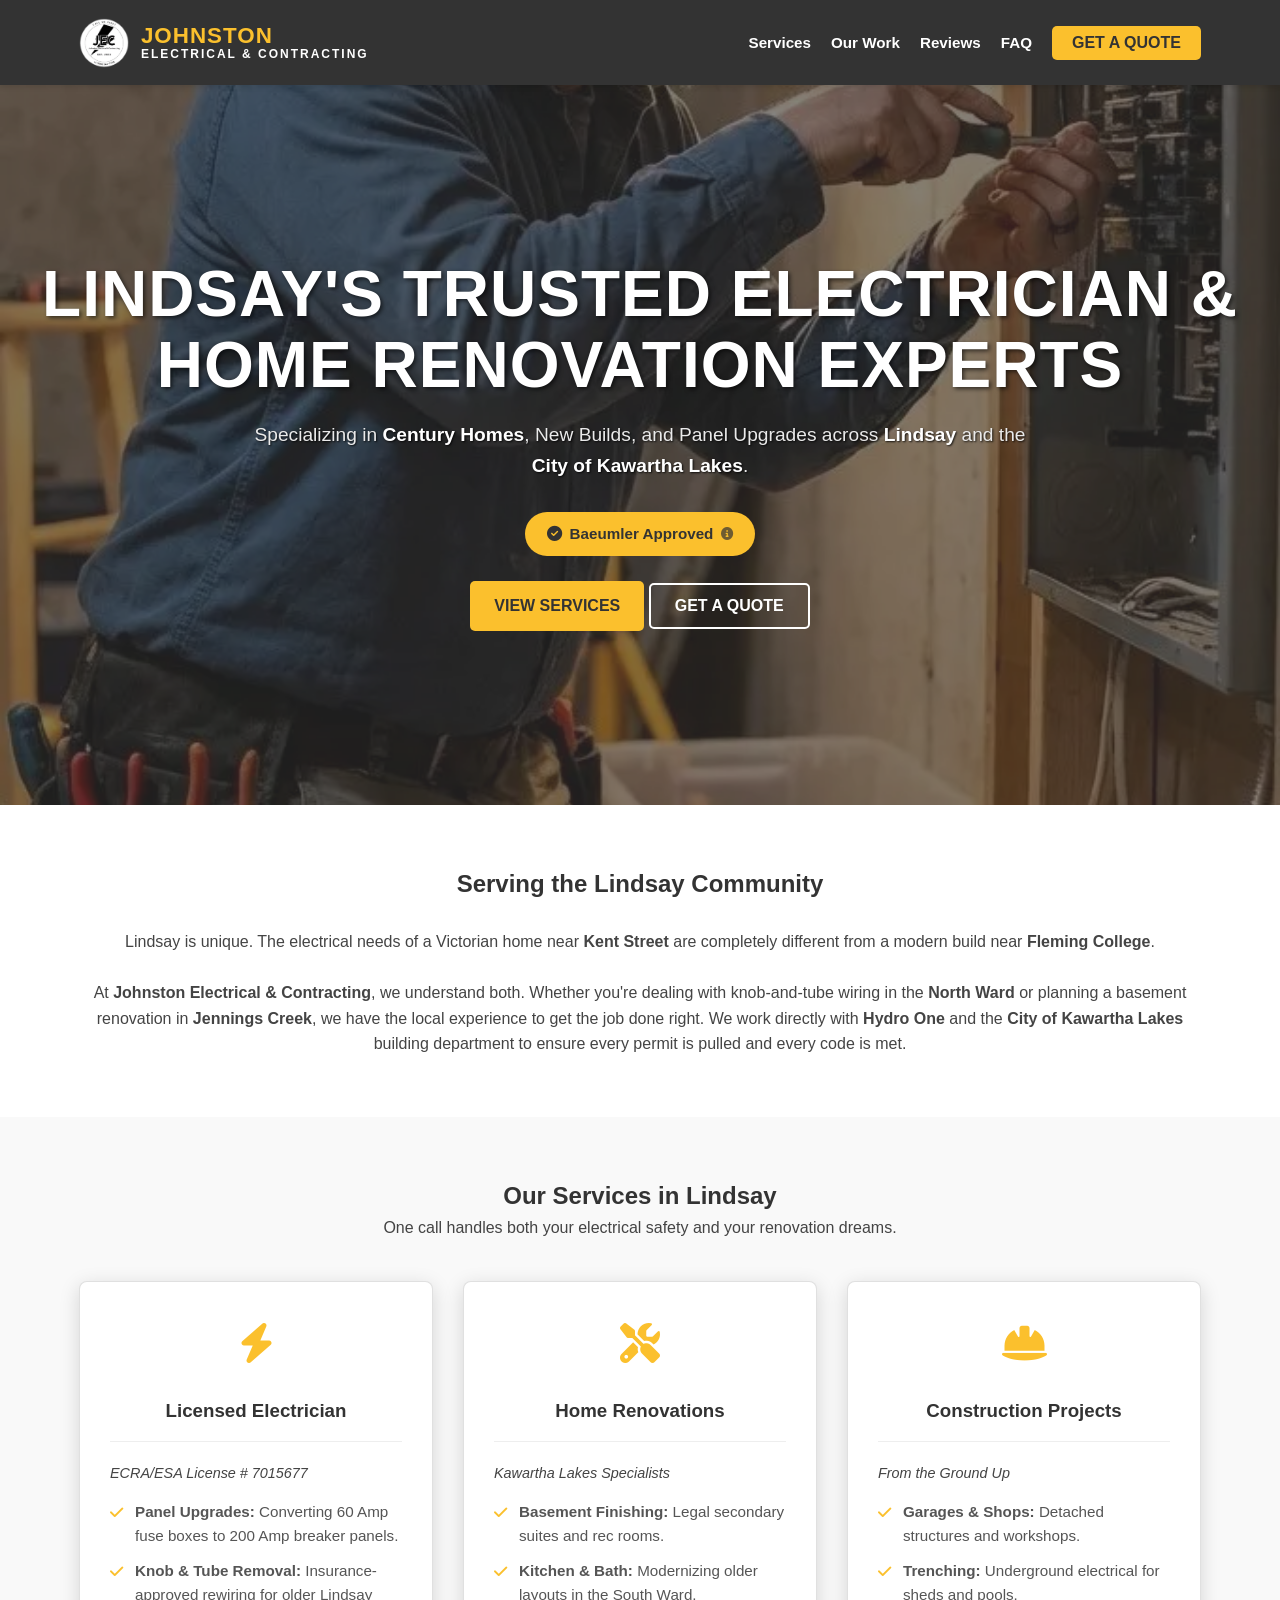
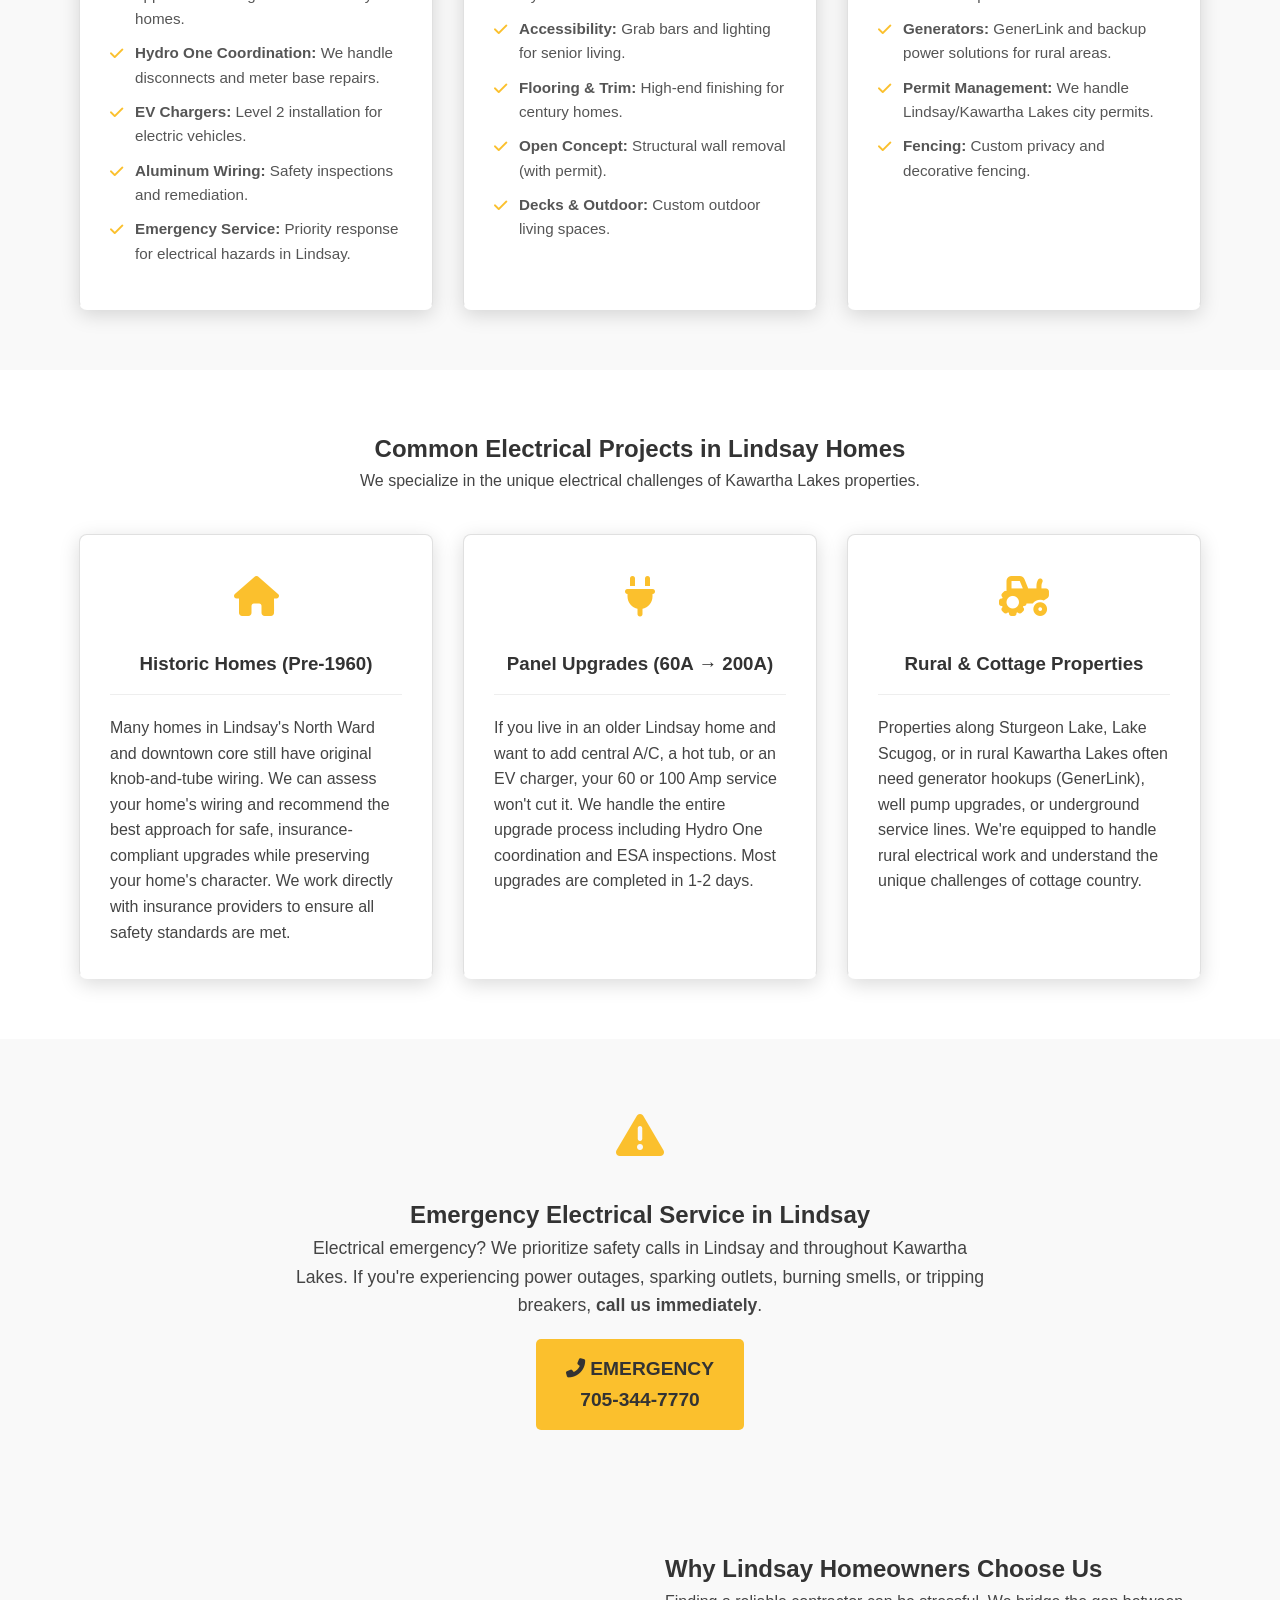
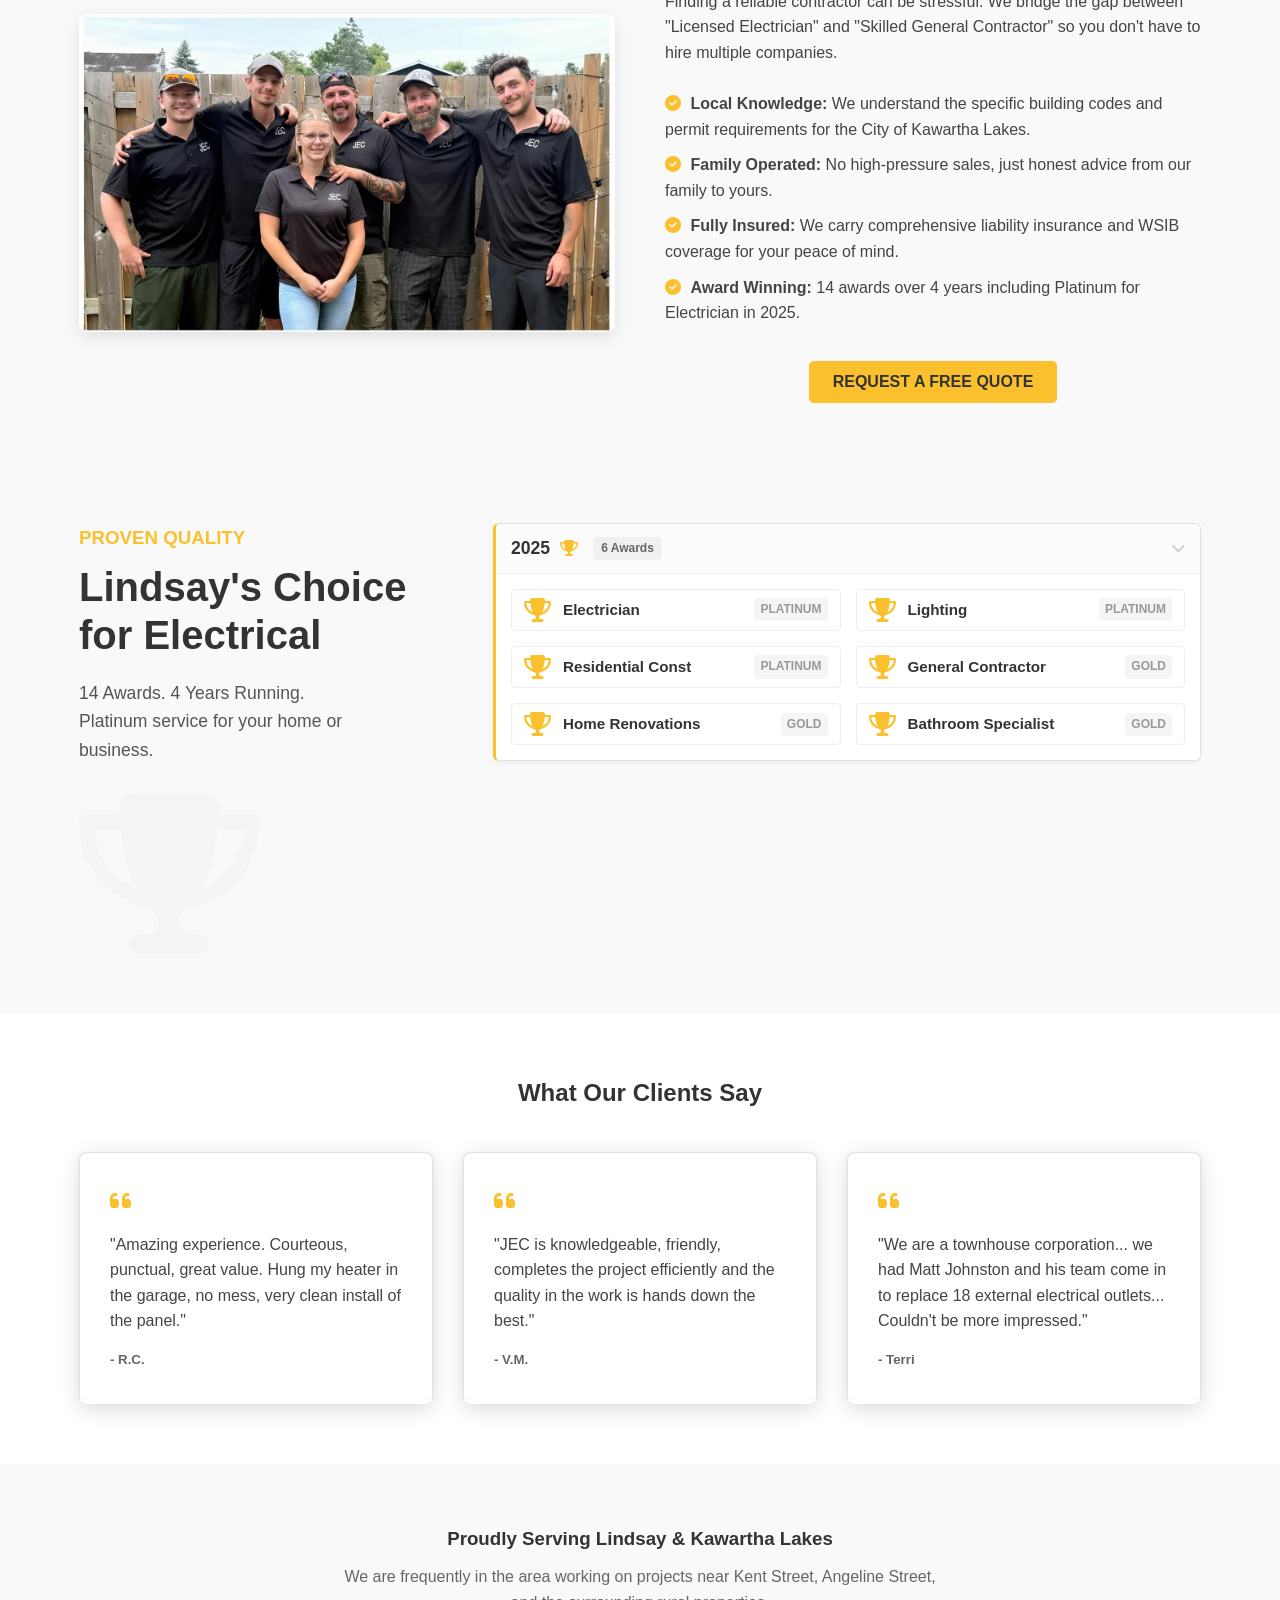
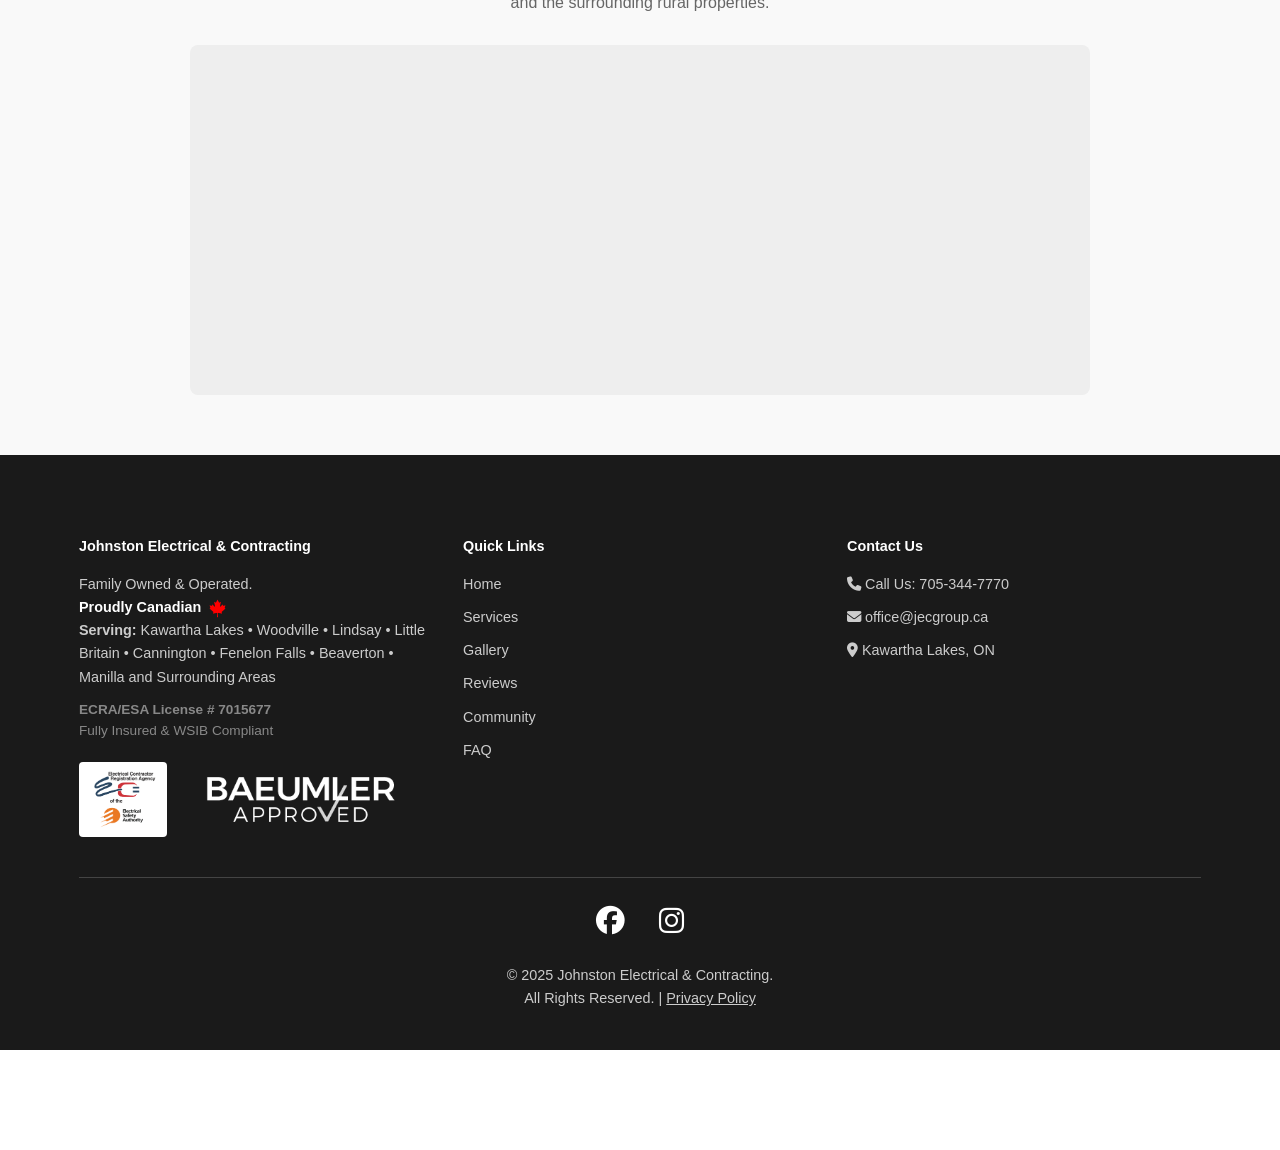
==== commit 5007c67b: "phone field update" ====
--- a/lindsay-electrician.html
+++ b/lindsay-electrician.html
@@ -406,8 +406,8 @@
                     </div>
                     <div class="form-group">
                         <label for="phone">Phone*</label>
-                        <input type="tel" id="phone" name="phone" required pattern="^(\+?1[-.\s]?)?\(?[2-9]\d{2}\)?[-.\s]?\d{3}[-.\s]?\d{4}$" placeholder="705-XXX-XXXX" autocomplete="tel">
-                        <span class="error-message" id="phone-error"></span>
+                      <input type="tel" id="phone" name="phone" required pattern="(?:\+?1[-. ]?)?\(?[2-9][0-9]{2}\)?[-. ]?[0-9]{3}[-. ]?[0-9]{4}" placeholder="705-XXX-XXXX">
+                       <span class="error-message" id="phone-error"></span>
                         <span class="success-indicator"><i class="fas fa-check-circle"></i></span>
                     </div>
                 </div>
--- a/style.css
+++ b/style.css
@@ -1185,12 +1185,12 @@
 
 .form-group {
     position: relative;
-    margin-bottom: 3px; /* Compressed for compact fit */
+    margin-bottom: 2px; /* Compressed for compact fit */
 }
 
 .form-group label { 
     display: block; 
-    margin-bottom: 3px; 
+    margin-bottom: 2px; 
     font-weight: 600; 
     font-size: 0.85rem; 
 }
@@ -1219,7 +1219,7 @@
     gap: 10px; /* Tighter side-by-side gap */
     margin-bottom: 0px;
 }
-.form-row .form-group { flex: 1; margin-bottom: 5px; }
+.form-row .form-group { flex: 1; margin-bottom: 2px; }
 
 .form-group input:focus,
 .form-group select:focus,
--- a/style.css
+++ b/style.css
@@ -1185,12 +1185,12 @@
 
 .form-group {
     position: relative;
-    margin-bottom: 3px; /* Compressed for compact fit */
+    margin-bottom: 2px; /* Compressed for compact fit */
 }
 
 .form-group label { 
     display: block; 
-    margin-bottom: 3px; 
+    margin-bottom: 2px; 
     font-weight: 600; 
     font-size: 0.85rem; 
 }
@@ -1219,7 +1219,7 @@
     gap: 10px; /* Tighter side-by-side gap */
     margin-bottom: 0px;
 }
-.form-row .form-group { flex: 1; margin-bottom: 5px; }
+.form-row .form-group { flex: 1; margin-bottom: 2px; }
 
 .form-group input:focus,
 .form-group select:focus,
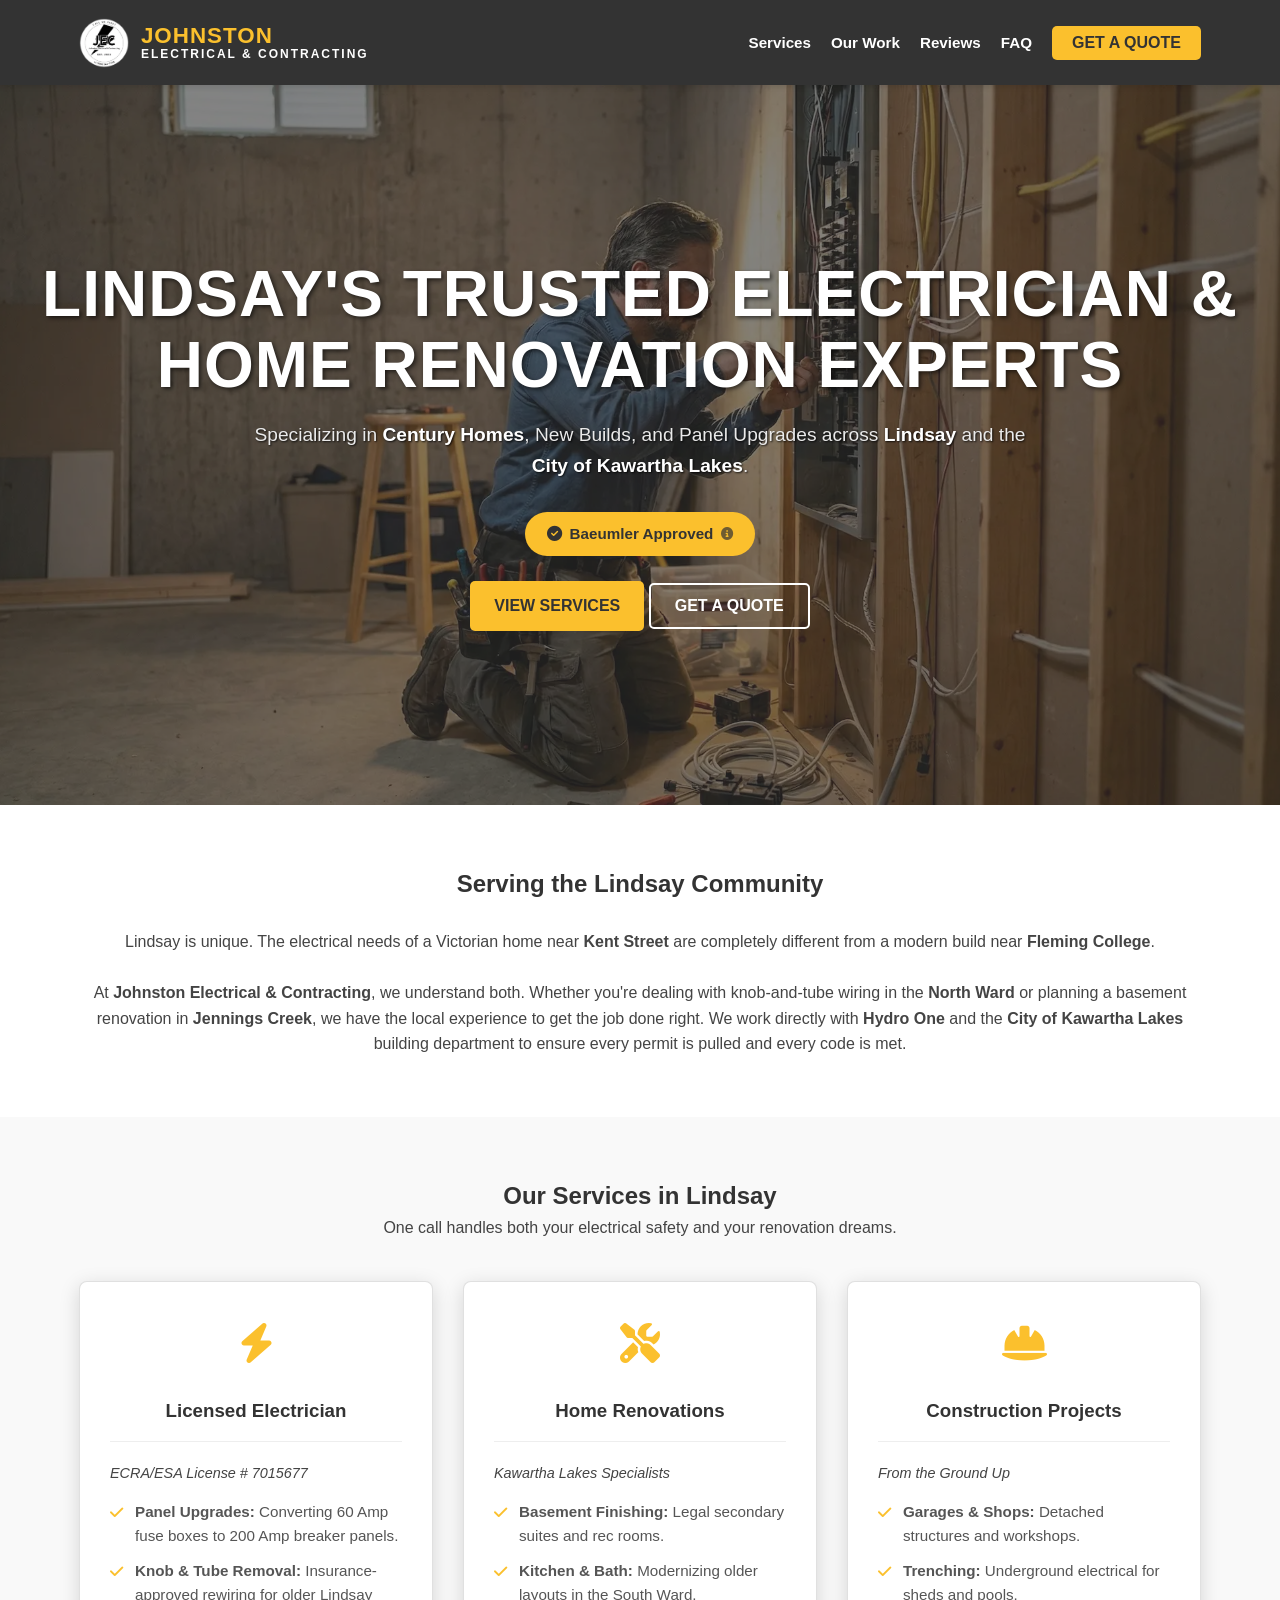
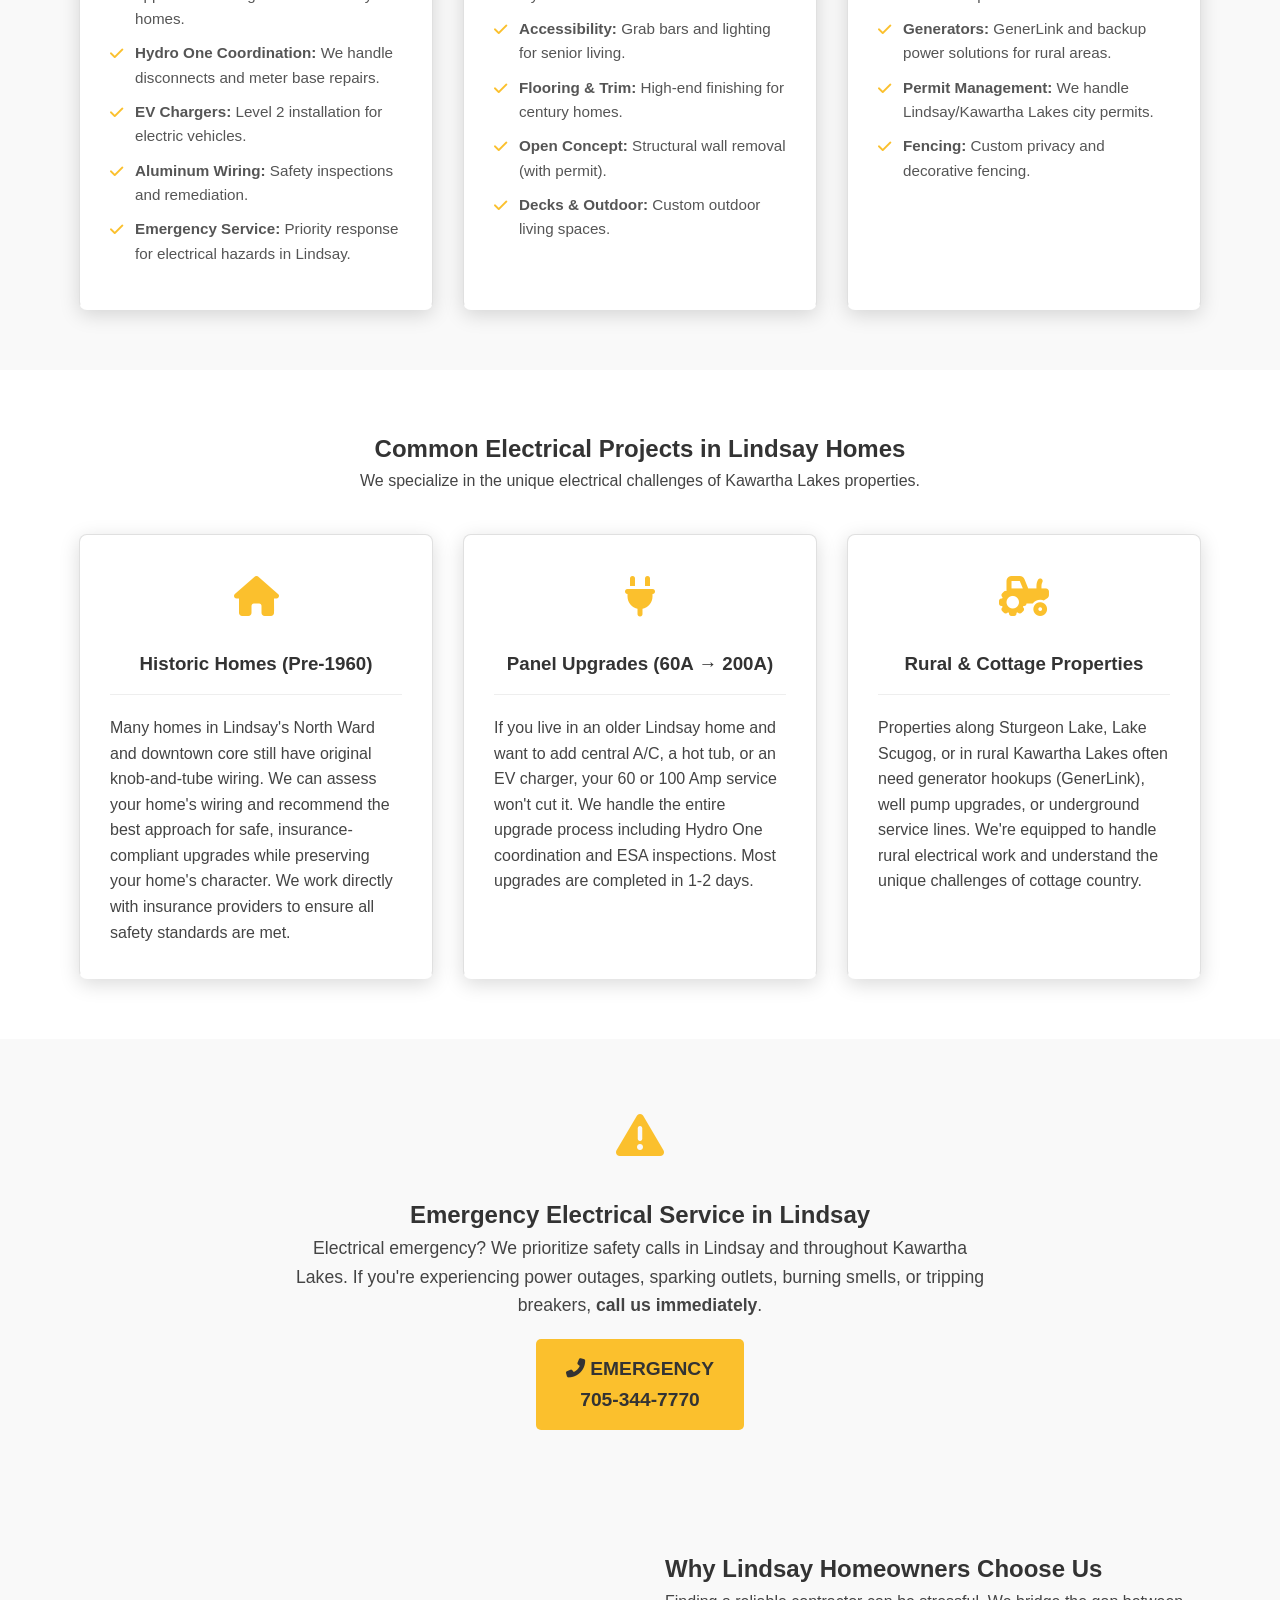
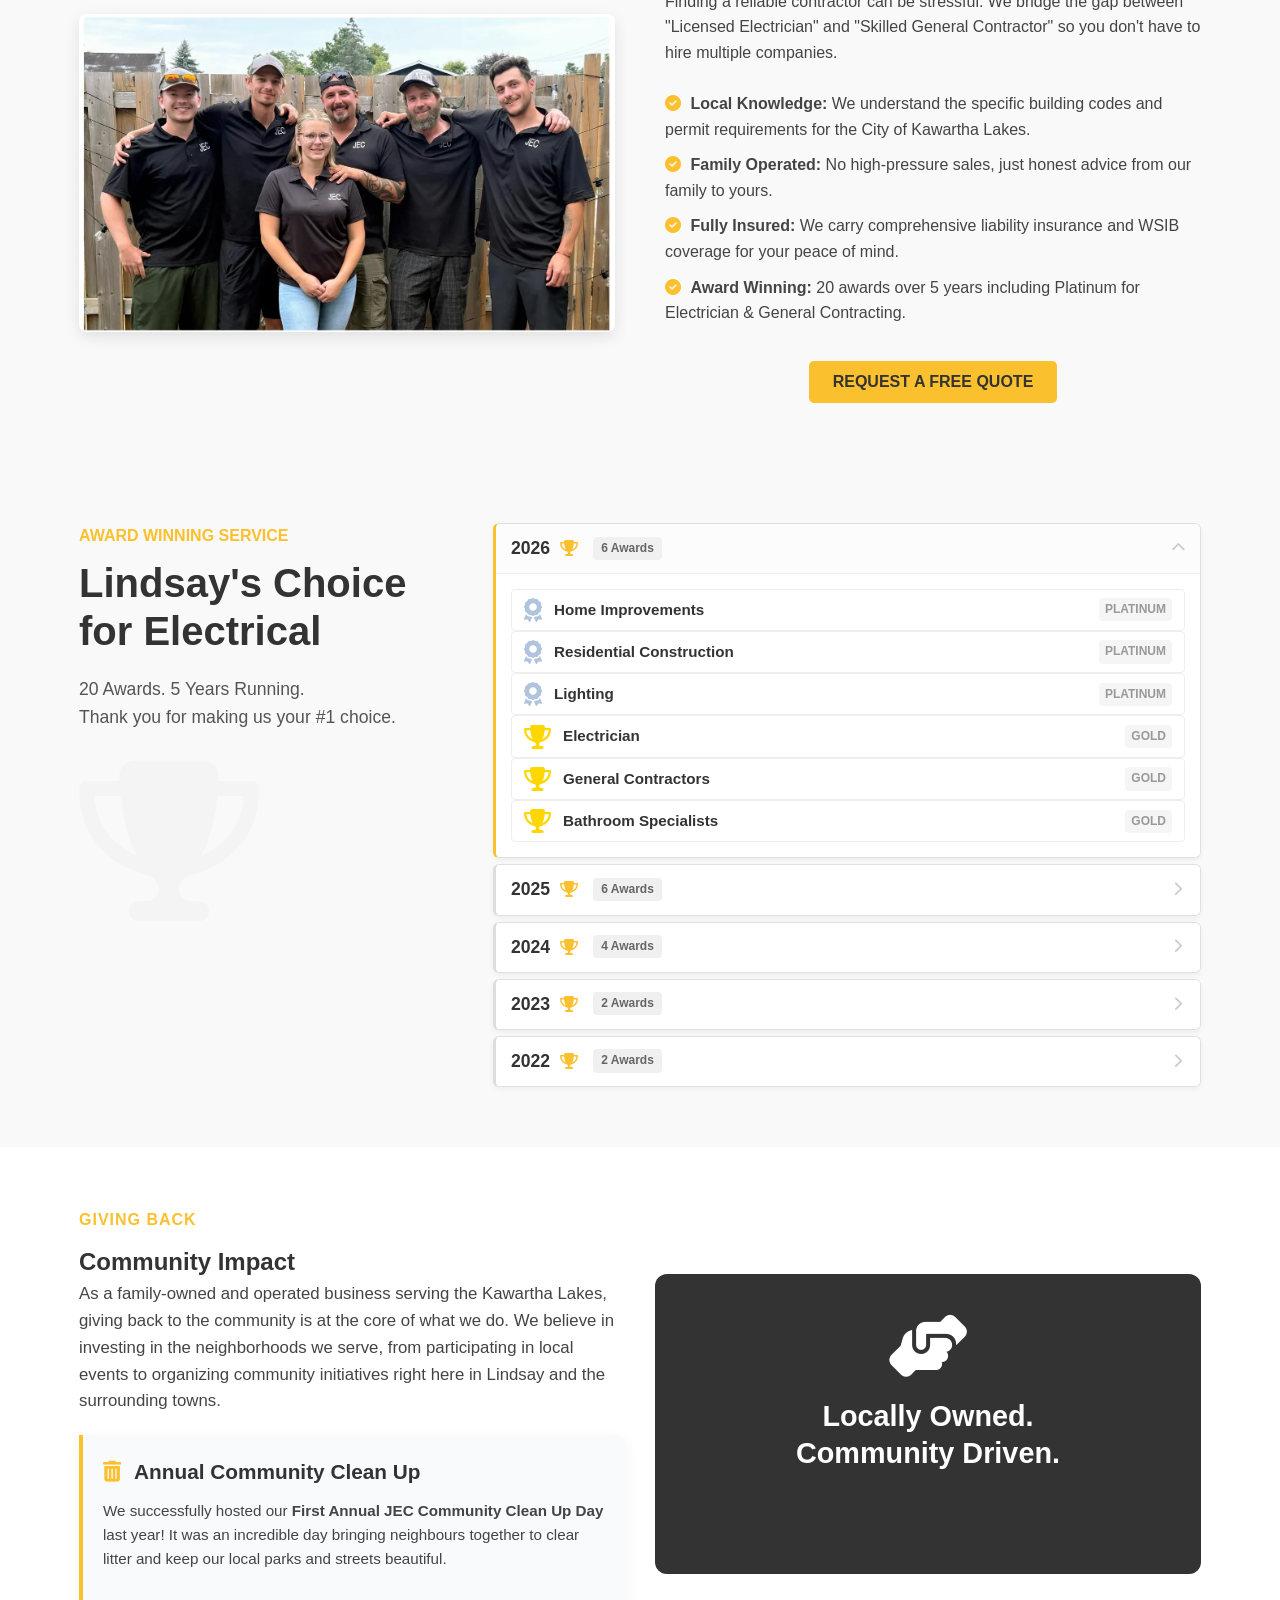
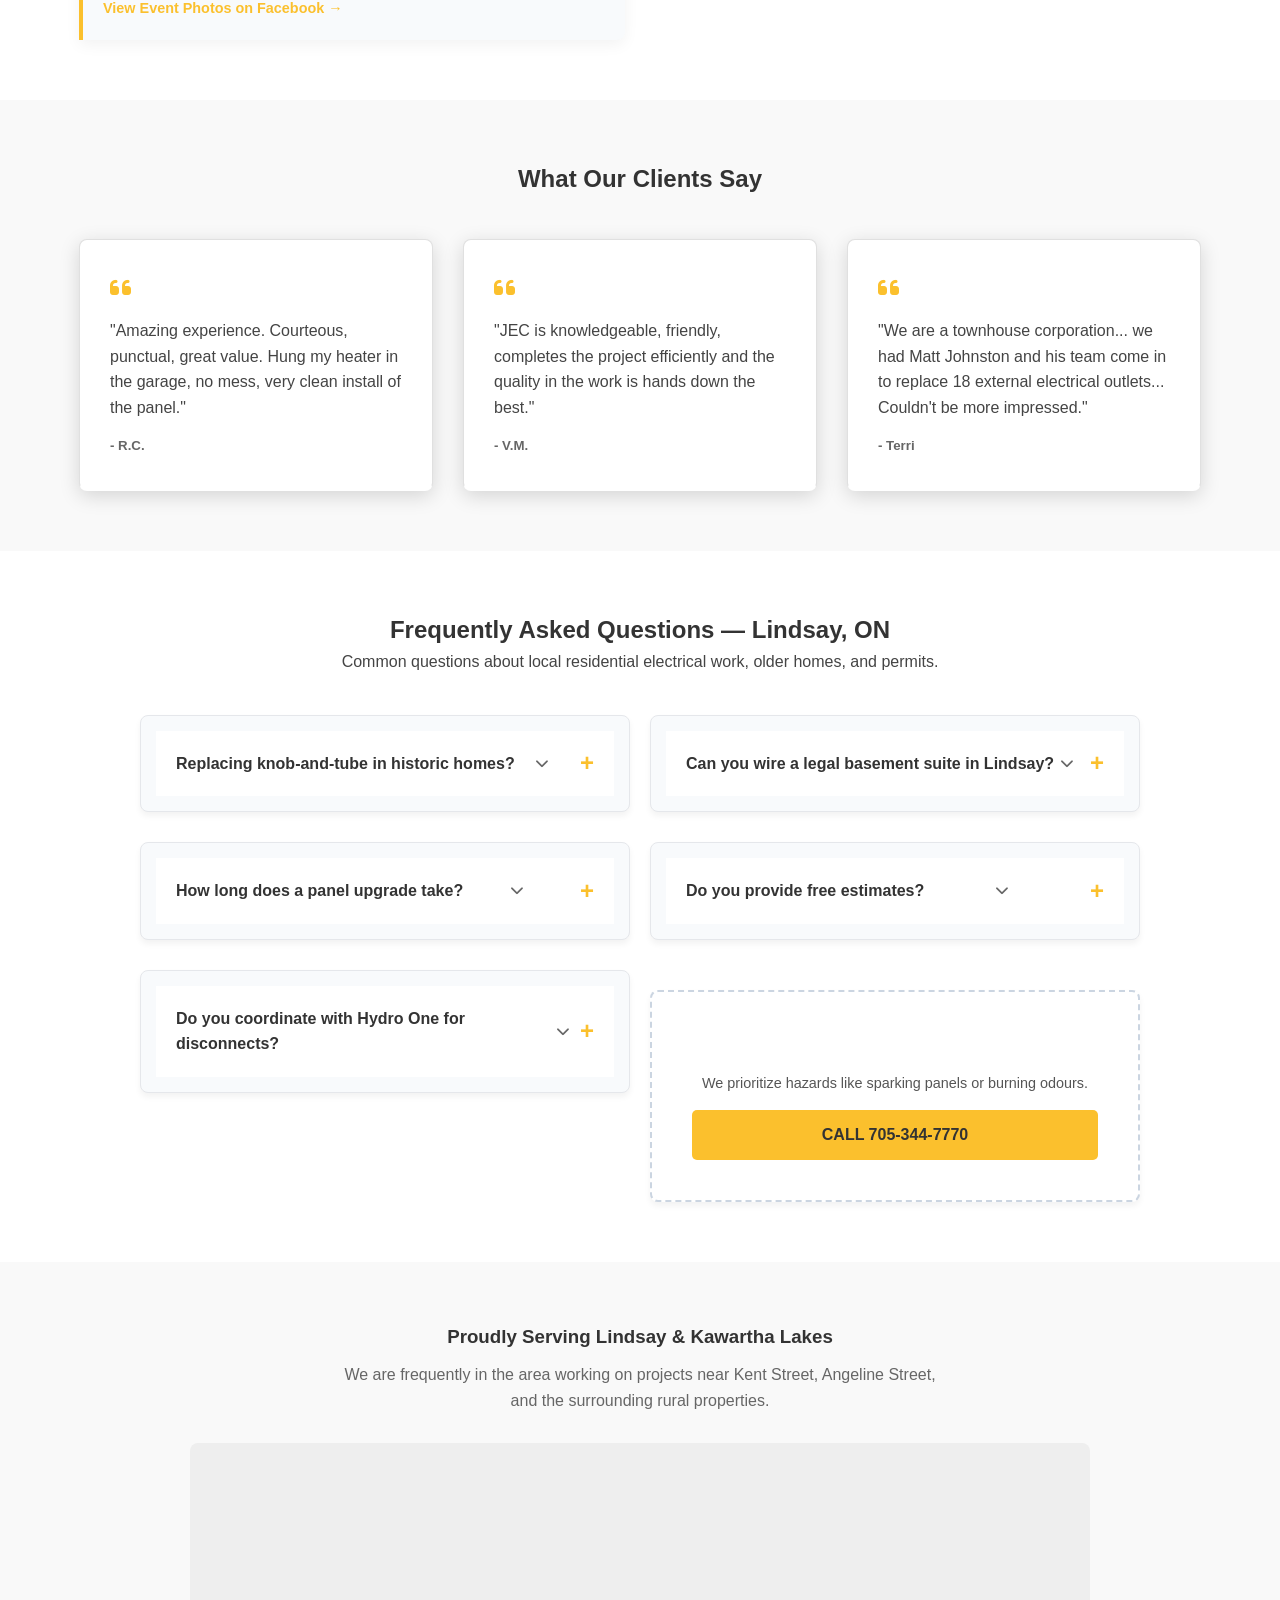
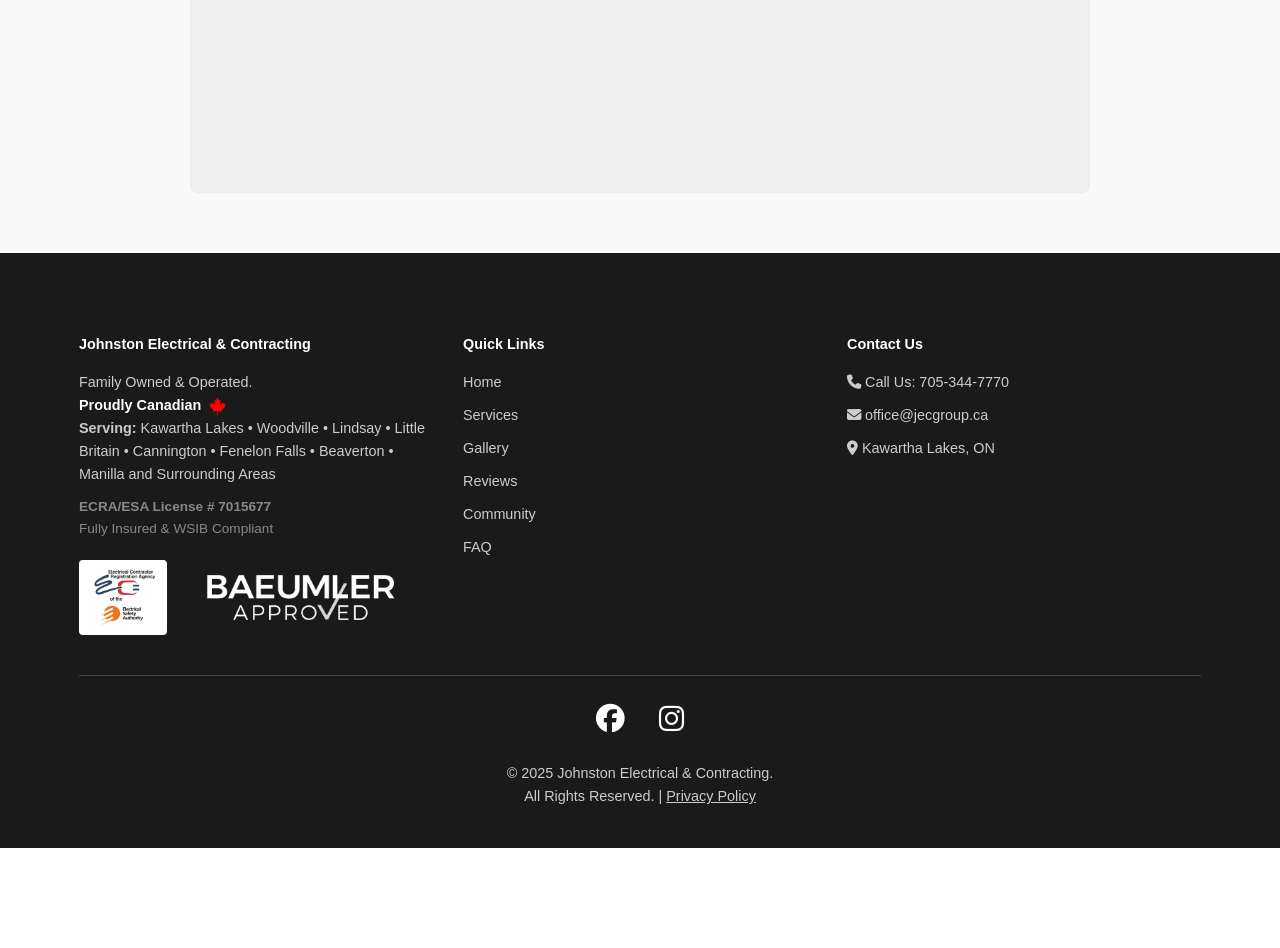
==== commit c60666b3: "update to add kawartha awards 2026 and add back in missing FAQ" ====
--- a/lindsay-electrician.html
+++ b/lindsay-electrician.html
@@ -297,7 +297,7 @@
                     <li><i class="fas fa-check-circle"></i> <strong>Local Knowledge:</strong> We understand the specific building codes and permit requirements for the City of Kawartha Lakes.</li>
                     <li><i class="fas fa-check-circle"></i> <strong>Family Operated:</strong> No high-pressure sales, just honest advice from our family to yours.</li>
                     <li><i class="fas fa-check-circle"></i> <strong>Fully Insured:</strong> We carry comprehensive liability insurance and WSIB coverage for your peace of mind.</li>
-                    <li><i class="fas fa-check-circle"></i> <strong>Award Winning:</strong> 14 awards over 4 years including Platinum for Electrician in 2025.</li>
+                    <li><i class="fas fa-check-circle"></i> <strong>Award Winning:</strong> 20 awards over 5 years including Platinum for Electrician & General Contracting.</li>
                 </ul>
                 <br>
                 <div class="text-center">
@@ -311,13 +311,33 @@
         <div class="container">
             <div class="awards-split-layout">
                 <div class="awards-intro-side">
-                    <h3 class="community-subtitle">Proven Quality</h3>
+                    <h4 class="community-subtitle">Award Winning Service</h4>
                     <h2>Lindsay's Choice for Electrical</h2>
-                    <p>14 Awards. 4 Years Running.<br>Platinum service for your home or business.</p>
+                    <p>20 Awards. 5 Years Running.<br>Thank you for making us your #1 choice.</p>
                     <i class="fas fa-trophy intro-big-icon"></i>
                 </div>
                 <div class="awards-grid-badges">
+                    
                     <div class="badge-card">
+                        <div class="badge-header active" onclick="toggleAward(this)">
+                            <div class="header-content">
+                                <span>2026</span> 
+                                <i class="fas fa-trophy header-trophy"></i>
+                                <span class="award-count">6 Awards</span>
+                            </div>
+                            <i class="fas fa-chevron-up toggle-icon"></i>
+                        </div>
+                        <div class="badge-container" style="display: block;">
+                            <div class="award-list-item"><i class="fas fa-award" style="color: #b0c4de;"></i><div class="award-details"><span class="award-cat">Home Improvements</span><span class="award-rank">PLATINUM</span></div></div>
+                            <div class="award-list-item"><i class="fas fa-award" style="color: #b0c4de;"></i><div class="award-details"><span class="award-cat">Residential Construction</span><span class="award-rank">PLATINUM</span></div></div>
+                            <div class="award-list-item"><i class="fas fa-award" style="color: #b0c4de;"></i><div class="award-details"><span class="award-cat">Lighting</span><span class="award-rank">PLATINUM</span></div></div>
+                            <div class="award-list-item"><i class="fas fa-trophy" style="color: #ffd700;"></i><div class="award-details"><span class="award-cat">Electrician</span><span class="award-rank">GOLD</span></div></div>
+                            <div class="award-list-item"><i class="fas fa-trophy" style="color: #ffd700;"></i><div class="award-details"><span class="award-cat">General Contractors</span><span class="award-rank">GOLD</span></div></div>
+                            <div class="award-list-item"><i class="fas fa-trophy" style="color: #ffd700;"></i><div class="award-details"><span class="award-cat">Bathroom Specialists</span><span class="award-rank">GOLD</span></div></div>
+                        </div>
+                    </div>
+
+                    <div class="badge-card closed-year">
                         <div class="badge-header" onclick="toggleAward(this)">
                             <div class="header-content">
                                 <span>2025</span> 
@@ -326,21 +346,98 @@
                             </div>
                             <i class="fas fa-chevron-down toggle-icon"></i>
                         </div>
-                        <div class="badge-container">
-                            <div class="award-list-item"><i class="fas fa-trophy"></i><div class="award-details"><span class="award-cat">Electrician</span><span class="award-rank">PLATINUM</span></div></div>
-                            <div class="award-list-item"><i class="fas fa-trophy"></i><div class="award-details"><span class="award-cat">Lighting</span><span class="award-rank">PLATINUM</span></div></div>
-                             <div class="award-list-item"><i class="fas fa-trophy"></i><div class="award-details"><span class="award-cat">Residential Const </span><span class="award-rank">PLATINUM</span></div></div>
-                             <div class="award-list-item"><i class="fas fa-trophy"></i><div class="award-details"><span class="award-cat">General Contractor</span><span class="award-rank">GOLD</span></div></div>
-                             <div class="award-list-item"><i class="fas fa-trophy"></i><div class="award-details"><span class="award-cat">Home Renovations</span><span class="award-rank">GOLD</span></div></div>
-                             <div class="award-list-item"><i class="fas fa-trophy"></i><div class="award-details"><span class="award-cat">Bathroom Specialist</span><span class="award-rank">GOLD</span></div></div>
-                        </div>
-                    </div>
+                        <div class="badge-container" style="display: none;">
+                            <div class="award-list-item"><i class="fas fa-award" style="color: #b0c4de;"></i><div class="award-details"><span class="award-cat">Electrician</span><span class="award-rank">PLATINUM</span></div></div>
+                            <div class="award-list-item"><i class="fas fa-award" style="color: #b0c4de;"></i><div class="award-details"><span class="award-cat">Lighting</span><span class="award-rank">PLATINUM</span></div></div>
+                            <div class="award-list-item"><i class="fas fa-award" style="color: #b0c4de;"></i><div class="award-details"><span class="award-cat">Residential Const.</span><span class="award-rank">PLATINUM</span></div></div>
+                            <div class="award-list-item"><i class="fas fa-trophy" style="color: #ffd700;"></i><div class="award-details"><span class="award-cat">General Contractor</span><span class="award-rank">GOLD</span></div></div>
+                            <div class="award-list-item"><i class="fas fa-trophy" style="color: #ffd700;"></i><div class="award-details"><span class="award-cat">Home Reno</span><span class="award-rank">GOLD</span></div></div>
+                            <div class="award-list-item"><i class="fas fa-trophy" style="color: #ffd700;"></i><div class="award-details"><span class="award-cat">Bathroom Specialist</span><span class="award-rank">GOLD</span></div></div>
+                        </div>
+                    </div>
+
+                    <div class="badge-card closed-year">
+                        <div class="badge-header" onclick="toggleAward(this)">
+                            <div class="header-content">
+                                <span>2024</span> 
+                                <i class="fas fa-trophy header-trophy"></i>
+                                <span class="award-count">4 Awards</span>
+                            </div>
+                            <i class="fas fa-chevron-down toggle-icon"></i>
+                        </div>
+                        <div class="badge-container" style="display: none;">
+                            <div class="award-list-item"><i class="fas fa-award" style="color: #b0c4de;"></i><div class="award-details"><span class="award-cat">General Contractor</span><span class="award-rank">PLATINUM</span></div></div>
+                            <div class="award-list-item"><i class="fas fa-award" style="color: #b0c4de;"></i><div class="award-details"><span class="award-cat">Lighting</span><span class="award-rank">PLATINUM</span></div></div>
+                            <div class="award-list-item"><i class="fas fa-trophy" style="color: #ffd700;"></i><div class="award-details"><span class="award-cat">Home Reno</span><span class="award-rank">GOLD</span></div></div>
+                            <div class="award-list-item"><i class="fas fa-medal" style="color: #c0c0c0;"></i><div class="award-details"><span class="award-cat">Electrician</span><span class="award-rank">SILVER</span></div></div>
+                        </div>
+                    </div>
+
+                    <div class="badge-card closed-year">
+                        <div class="badge-header" onclick="toggleAward(this)">
+                            <div class="header-content">
+                                <span>2023</span> 
+                                <i class="fas fa-trophy header-trophy"></i>
+                                <span class="award-count">2 Awards</span>
+                            </div>
+                            <i class="fas fa-chevron-down toggle-icon"></i>
+                        </div>
+                        <div class="badge-container" style="display: none;">
+                            <div class="award-list-item"><i class="fas fa-award" style="color: #b0c4de;"></i><div class="award-details"><span class="award-cat">Electrician</span><span class="award-rank">PLATINUM</span></div></div>
+                            <div class="award-list-item"><i class="fas fa-award" style="color: #b0c4de;"></i><div class="award-details"><span class="award-cat">Lighting</span><span class="award-rank">PLATINUM</span></div></div>
+                        </div>
+                    </div>
+
+                    <div class="badge-card closed-year">
+                        <div class="badge-header" onclick="toggleAward(this)">
+                            <div class="header-content">
+                                <span>2022</span> 
+                                <i class="fas fa-trophy header-trophy"></i>
+                                <span class="award-count">2 Awards</span>
+                            </div>
+                            <i class="fas fa-chevron-down toggle-icon"></i>
+                        </div>
+                        <div class="badge-container" style="display: none;">
+                            <div class="award-list-item"><i class="fas fa-award" style="color: #b0c4de;"></i><div class="award-details"><span class="award-cat">Electrician</span><span class="award-rank">PLATINUM</span></div></div>
+                            <div class="award-list-item"><i class="fas fa-award" style="color: #b0c4de;"></i><div class="award-details"><span class="award-cat">Lighting</span><span class="award-rank">PLATINUM</span></div></div>
+                        </div>
+                    </div>
+
                 </div> 
             </div> 
         </div>
     </section>
 
-    <section id="reviews" class="section-padding bg-white">
+    <section id="community" class="section-padding bg-white">
+        <div class="container">
+            <div class="community-row" style="display: flex; flex-wrap: wrap; gap: 30px; align-items: center;">
+                
+                <div class="col-flex community-text" style="flex: 1; min-width: 300px;">
+                    <h4 class="community-subtitle" style="color: var(--primary-color); font-weight: 700; text-transform: uppercase; letter-spacing: 1px; margin-bottom: 10px;">Giving Back</h4>
+                    <h2>Community Impact</h2>
+                    <p style="margin-bottom: 20px; font-size: 1.05rem; line-height: 1.6;">As a family-owned and operated business serving the Kawartha Lakes, giving back to the community is at the core of what we do. We believe in investing in the neighborhoods we serve, from participating in local events to organizing community initiatives right here in Lindsay and the surrounding towns.</p>
+                    
+                    <div class="community-highlight highlight-box" style="background: #f8fafc; border-left: 4px solid var(--primary-color); padding: 20px; border-radius: 0 8px 8px 0;">
+                        <h3 class="highlight-title" style="margin-bottom: 10px; font-size: 1.3rem;"> 
+                            <i class="fas fa-trash-alt highlight-icon" style="color: var(--primary-color); margin-right: 8px;"></i> Annual Community Clean Up
+                        </h3>
+                        <p class="highlight-text" style="margin-bottom: 15px; font-size: 0.95rem;">We successfully hosted our <strong>First Annual JEC Community Clean Up Day</strong> last year! It was an incredible day bringing neighbours together to clear litter and keep our local parks and streets beautiful.</p>
+                        <a href="https://www.facebook.com/share/p/1DF4X1BHmC/" target="_blank" class="highlight-link" style="color: var(--primary-color); font-weight: 600; text-decoration: none;">View Event Photos on Facebook →</a>
+                    </div>
+                </div>
+
+                <div class="col-flex text-center" style="flex: 1; min-width: 300px;">
+                    <div class="community-card" style="background: var(--secondary-color); padding: 40px 20px; border-radius: 12px; display: inline-block; width: 100%;">
+                        <i class="fas fa-hands-helping community-icon" style="font-size: 4rem; color: #fff; margin-bottom: 20px;"></i>
+                        <h3 class="text-white" style="color: #fff; font-size: 1.8rem; line-height: 1.3;">Locally Owned.<br>Community Driven.</h3>
+                    </div>
+                </div>
+
+            </div>
+        </div>
+    </section>
+
+    <section id="reviews" class="section-padding bg-light">
         <div class="container text-center">
             <h2>What Our Clients Say</h2>
             <p class="mobile-swipe-text">(Swipe to see more)</p>
@@ -364,6 +461,94 @@
         </div>
     </section>
     
+    <section id="faq" class="section-padding bg-white">
+        <div class="container">
+            <div class="text-center section-intro">
+                <h2>Frequently Asked Questions — Lindsay, ON</h2>
+                <p>Common questions about local residential electrical work, older homes, and permits.</p>
+            </div>
+
+            <div class="faq-wrapper" style="display: flex; flex-wrap: wrap; gap: 20px; justify-content: center;">
+                
+                <div class="faq-column" style="flex: 1; min-width: 300px; max-width: 500px;">
+                    
+                    <div class="faq-item" style="margin-bottom: 15px; border-radius: 8px; border: 1px solid #e5e7eb; background: #f8fafc; padding: 15px;">
+                        <details>
+                            <summary style="font-weight: 700; cursor: pointer; list-style: none; display: flex; justify-content: space-between; align-items: center;">
+                                Replacing knob-and-tube in historic homes?
+                                <i class="fas fa-chevron-down" style="font-size: 0.85rem; color: #666;"></i>
+                            </summary>
+                            <div class="faq-answer" style="margin-top: 10px; color: #555; line-height: 1.5;">
+                                Many pre-1960 homes in Lindsay's North Ward still feature active knob-and-tube. We systematically replace old branch wiring with modern Romex cabling, working fishing lines behind lath and plaster to keep wall damage to an absolute minimum while satisfying insurance criteria.
+                            </div>
+                        </details>
+                    </div>
+
+                    <div class="faq-item" style="margin-bottom: 15px; border-radius: 8px; border: 1px solid #e5e7eb; background: #f8fafc; padding: 15px;">
+                        <details>
+                            <summary style="font-weight: 700; cursor: pointer; list-style: none; display: flex; justify-content: space-between; align-items: center;">
+                                How long does a panel upgrade take?
+                                <i class="fas fa-chevron-down" style="font-size: 0.85rem; color: #666;"></i>
+                            </summary>
+                            <div class="faq-answer" style="margin-top: 10px; color: #555; line-height: 1.5;">
+                                A standard upgrade from 60 or 100 Amp to 200 Amp is typically completed within a single day. Power is usually shut off in the morning during Hydro One disconnection and restored the same afternoon following our rough-in and ESA inspection.
+                            </div>
+                        </details>
+                    </div>
+
+                    <div class="faq-item" style="margin-bottom: 15px; border-radius: 8px; border: 1px solid #e5e7eb; background: #f8fafc; padding: 15px;">
+                        <details>
+                            <summary style="font-weight: 700; cursor: pointer; list-style: none; display: flex; justify-content: space-between; align-items: center;">
+                                Do you coordinate with Hydro One for disconnects?
+                                <i class="fas fa-chevron-down" style="font-size: 0.85rem; color: #666;"></i>
+                            </summary>
+                            <div class="faq-answer" style="margin-top: 10px; color: #555; line-height: 1.5;">
+                                Yes. We handle the entire service layout process with Hydro One—from booking the service disconnect and reconnect to scheduling the ESA inspector on site. You don't have to navigate utility paperwork yourself.
+                            </div>
+                        </details>
+                    </div>
+
+                </div> 
+
+                <div class="faq-column" style="flex: 1; min-width: 300px; max-width: 500px;">
+                    
+                    <div class="faq-item" style="margin-bottom: 15px; border-radius: 8px; border: 1px solid #e5e7eb; background: #f8fafc; padding: 15px;">
+                        <details>
+                            <summary style="font-weight: 700; cursor: pointer; list-style: none; display: flex; justify-content: space-between; align-items: center;">
+                                Can you wire a legal basement suite in Lindsay?
+                                <i class="fas fa-chevron-down" style="font-size: 0.85rem; color: #666;"></i>
+                            </summary>
+                            <div class="faq-answer" style="margin-top: 10px; color: #555; line-height: 1.5;">
+                                Yes. We wire legal basement suites and accessory dwelling units (ADUs) to meet both City of Kawartha Lakes zoning and Ontario Electrical Safety Code specifications, including subpanel additions, dedicated appliance circuits, and interconnected smoke/CO detectors.
+                            </div>
+                        </details>
+                    </div>
+
+                    <div class="faq-item" style="margin-bottom: 15px; border-radius: 8px; border: 1px solid #e5e7eb; background: #f8fafc; padding: 15px;">
+                        <details>
+                            <summary style="font-weight: 700; cursor: pointer; list-style: none; display: flex; justify-content: space-between; align-items: center;">
+                                Do you provide free estimates?
+                                <i class="fas fa-chevron-down" style="font-size: 0.85rem; color: #666;"></i>
+                            </summary>
+                            <div class="faq-answer" style="margin-top: 10px; color: #555; line-height: 1.5;">
+                                Yes! We provide transparent, detailed quotes for all projects. Simply click the "Get a Quote" button or give us a call to discuss your needs and schedule a site visit right here in town.
+                            </div>
+                        </details>
+                    </div>
+
+                    <div class="faq-item faq-cta" style="margin-top: 20px; text-align: center; background: #fff; padding: 20px; border-radius: 8px; border: 2px dashed #cbd5e1;">
+                        <div class="faq-cta-content">
+                            <h3 class="faq-cta-title" style="margin-bottom: 10px; font-size: 1.2rem;">Have an emergency?</h3>
+                            <p class="faq-cta-text" style="margin-bottom: 15px; color: #555;">We prioritize hazards like sparking panels or burning odours.</p>
+                            <a href="tel:7053447770" class="btn btn-primary btn-full" style="width: 100%; display: block; text-decoration: none;">Call 705-344-7770</a>
+                        </div>
+                    </div>
+                </div>
+
+            </div>
+        </div>
+    </section>
+
     <section class="section-padding bg-light text-center">
         <div class="container">
             <h3>Proudly Serving Lindsay & Kawartha Lakes</h3>
@@ -392,7 +577,7 @@
 
     <div id="contactModal" class="modal-overlay">
         <div class="modal-content">
-            <button class="close-modal" aria-label="Close modal">&times;</button>
+            <button class="close-modal" aria-label="Close modal">×</button>
             <h2 class="modal-title">Request a Quote in Lindsay</h2>
             <p class="modal-subtitle">Tell us about your electrical or renovation project.</p>
             
@@ -406,8 +591,8 @@
                     </div>
                     <div class="form-group">
                         <label for="phone">Phone*</label>
-                      <input type="tel" id="phone" name="phone" required pattern="(?:\+?1[-. ]?)?\(?[2-9][0-9]{2}\)?[-. ]?[0-9]{3}[-. ]?[0-9]{4}" placeholder="705-XXX-XXXX">
-                       <span class="error-message" id="phone-error"></span>
+                        <input type="tel" id="phone" name="phone" required pattern="(?:\+?1[-. ]?)?\(?[2-9][0-9]{2}\)?[-. ]?[0-9]{3}[-. ]?[0-9]{4}" placeholder="705-XXX-XXXX">
+                        <span class="error-message" id="phone-error"></span>
                         <span class="success-indicator"><i class="fas fa-check-circle"></i></span>
                     </div>
                 </div>
@@ -458,7 +643,6 @@
                     </div>
                 </div>
 
-                <!-- Turnstile Widget -->
                 <div class="cf-turnstile" data-sitekey="0x4AAAAAAD3P3lCkucCia6ef" data-appearance="interaction-only"></div>
                 <div id="form-status" style="margin-bottom: 15px; text-align: center; font-weight: bold; font-size: 0.9rem;"></div>
 
@@ -473,11 +657,10 @@
     </div>
     
     <div id="lightboxModal" class="modal-overlay" onclick="closeLightbox(event)">
-        <span class="close-modal" onclick="closeLightbox(event)">&times;</span>
+        <span class="close-modal" onclick="closeLightbox(event)">×</span>
         <img class="lightbox-content" id="lightboxImage" alt="Expanded project view">
     </div>
 
-    <!-- Required Cloudflare Turnstile Script -->
     <script src="https://challenges.cloudflare.com/turnstile/v0/api.js" async defer></script>
     <script src="./components.js"></script>
 </body>
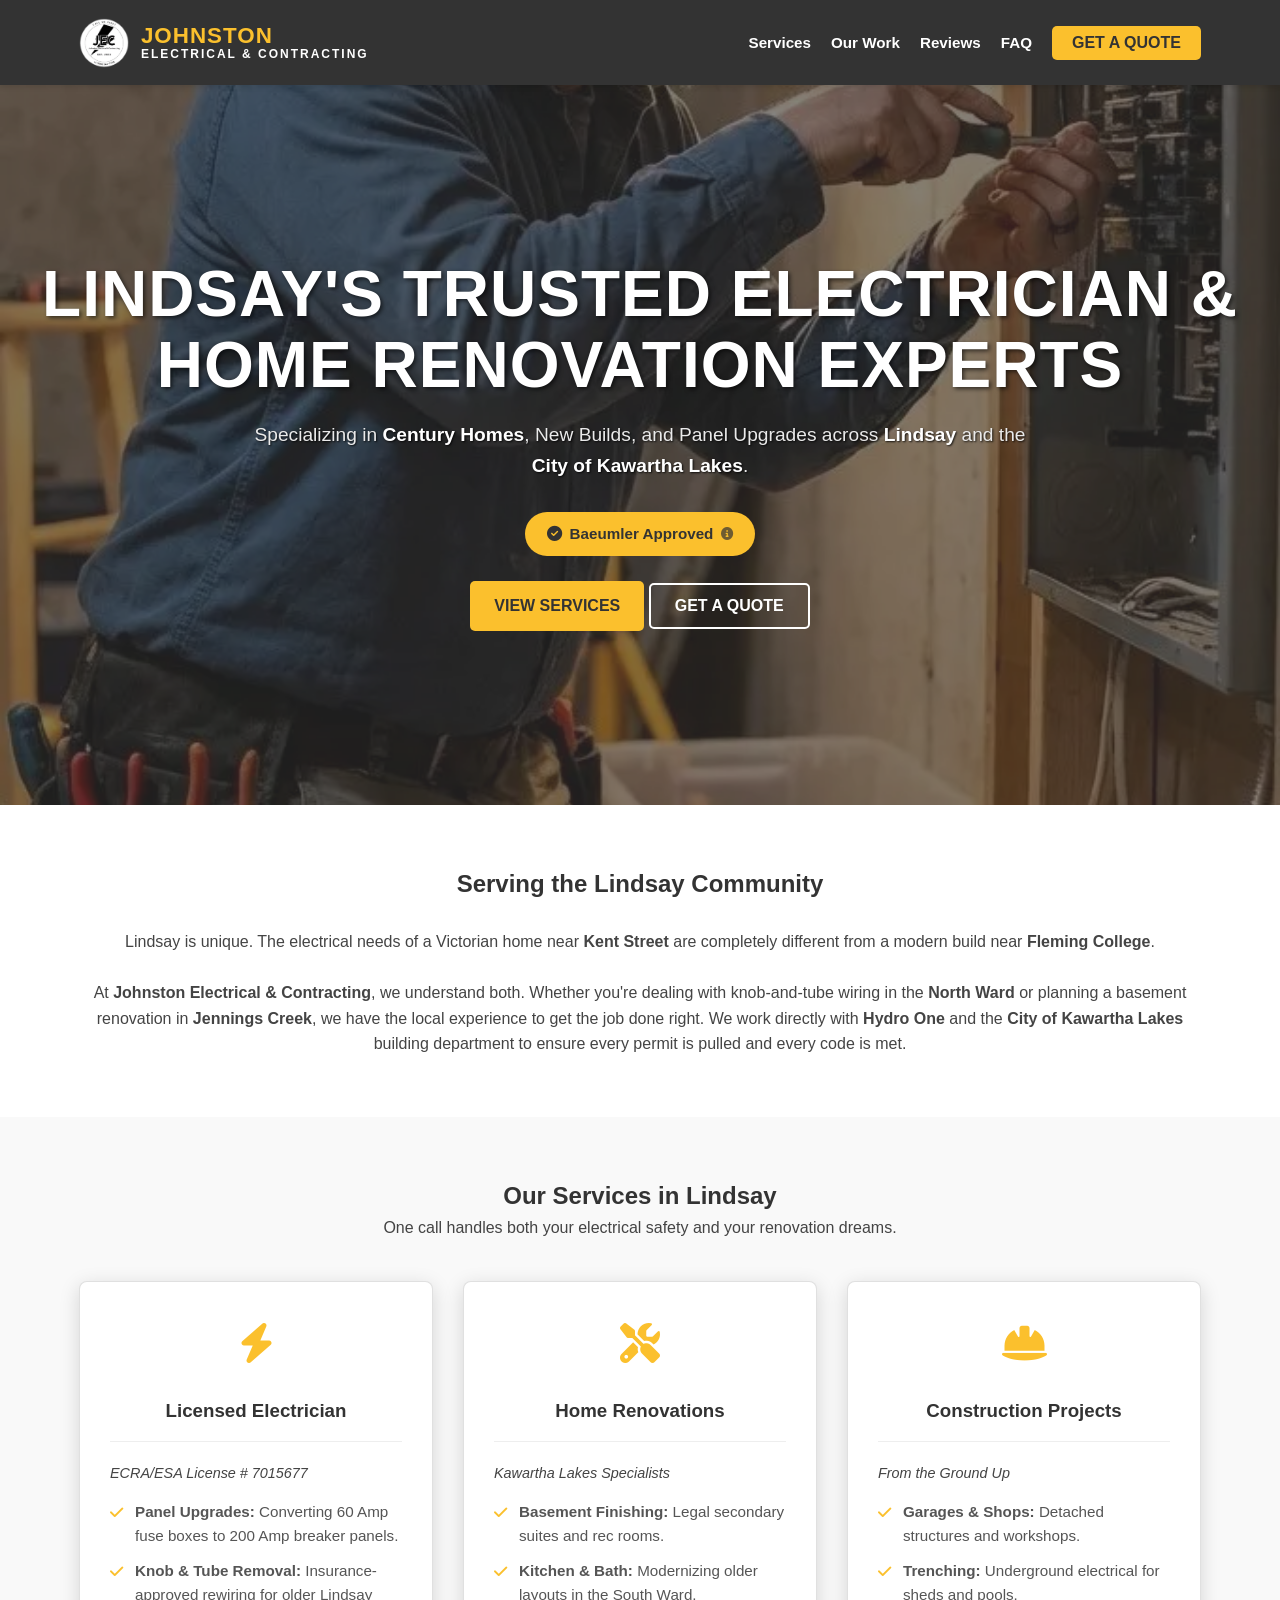
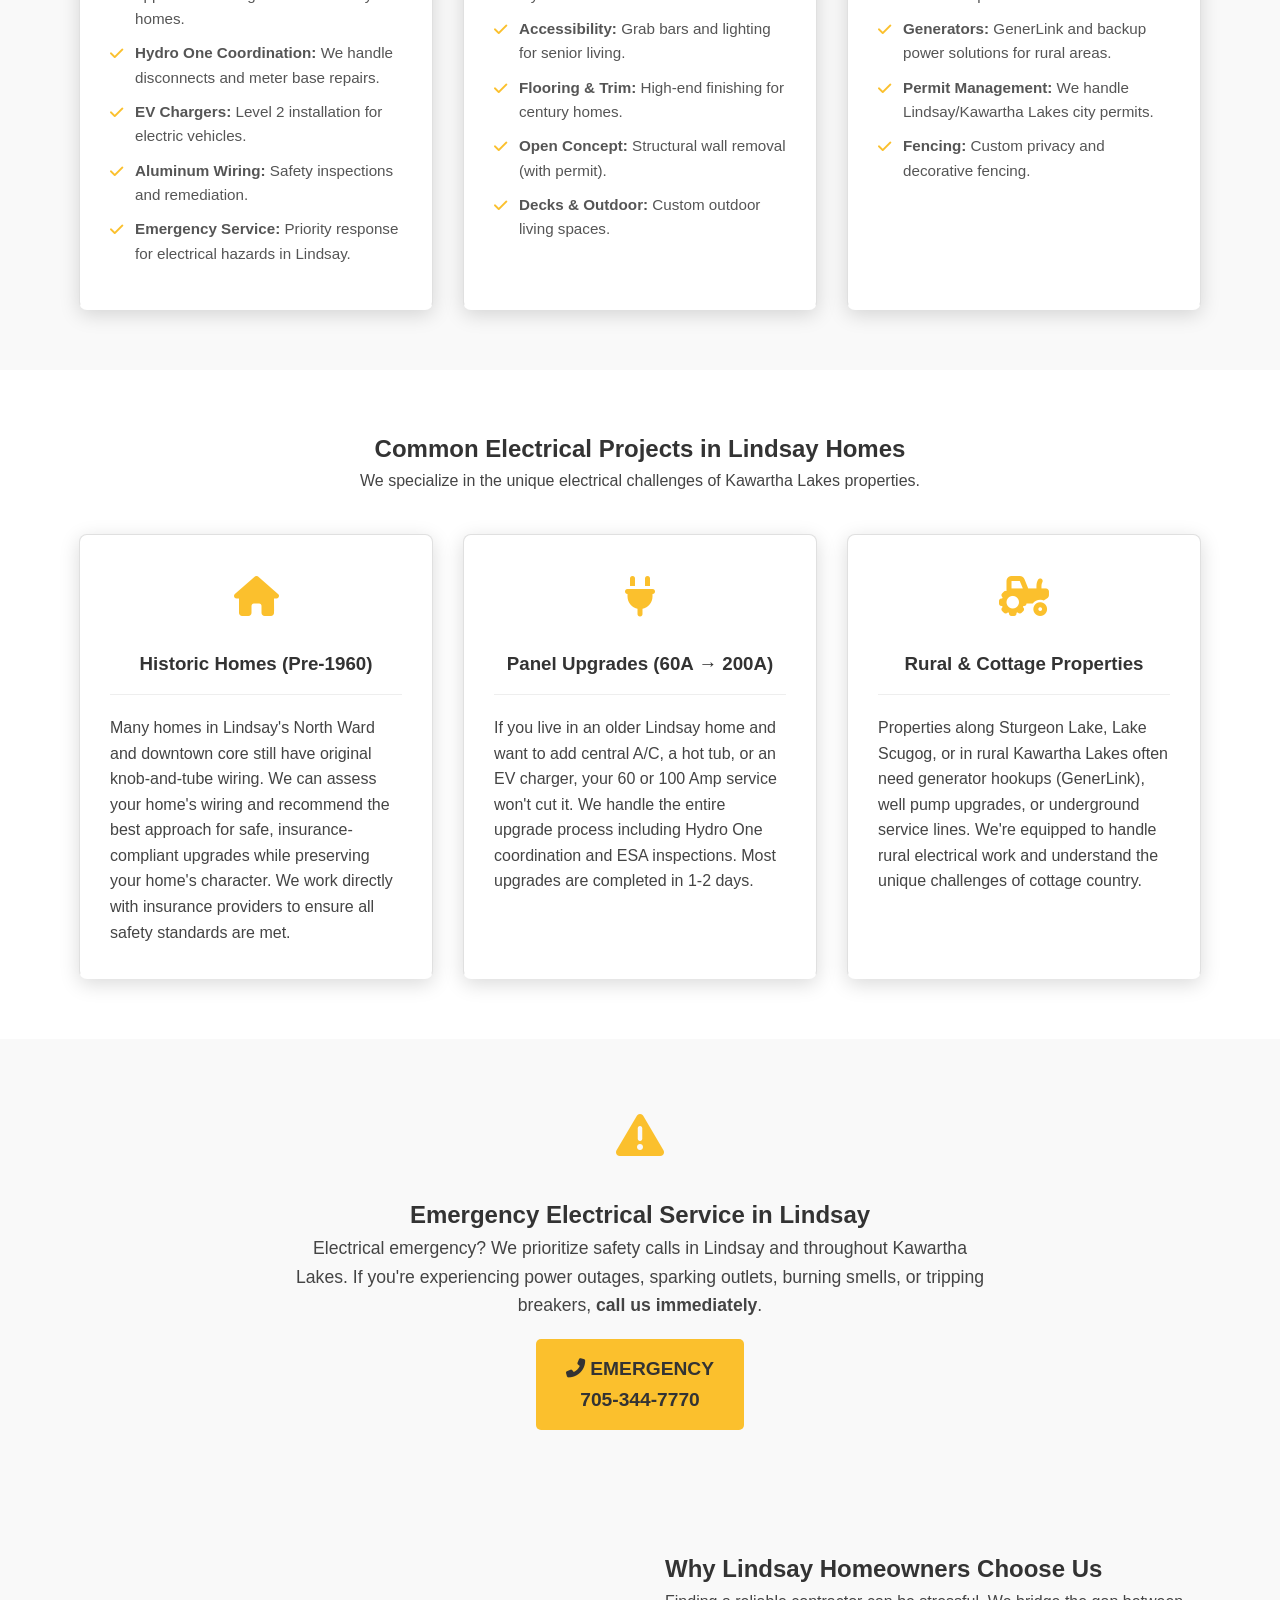
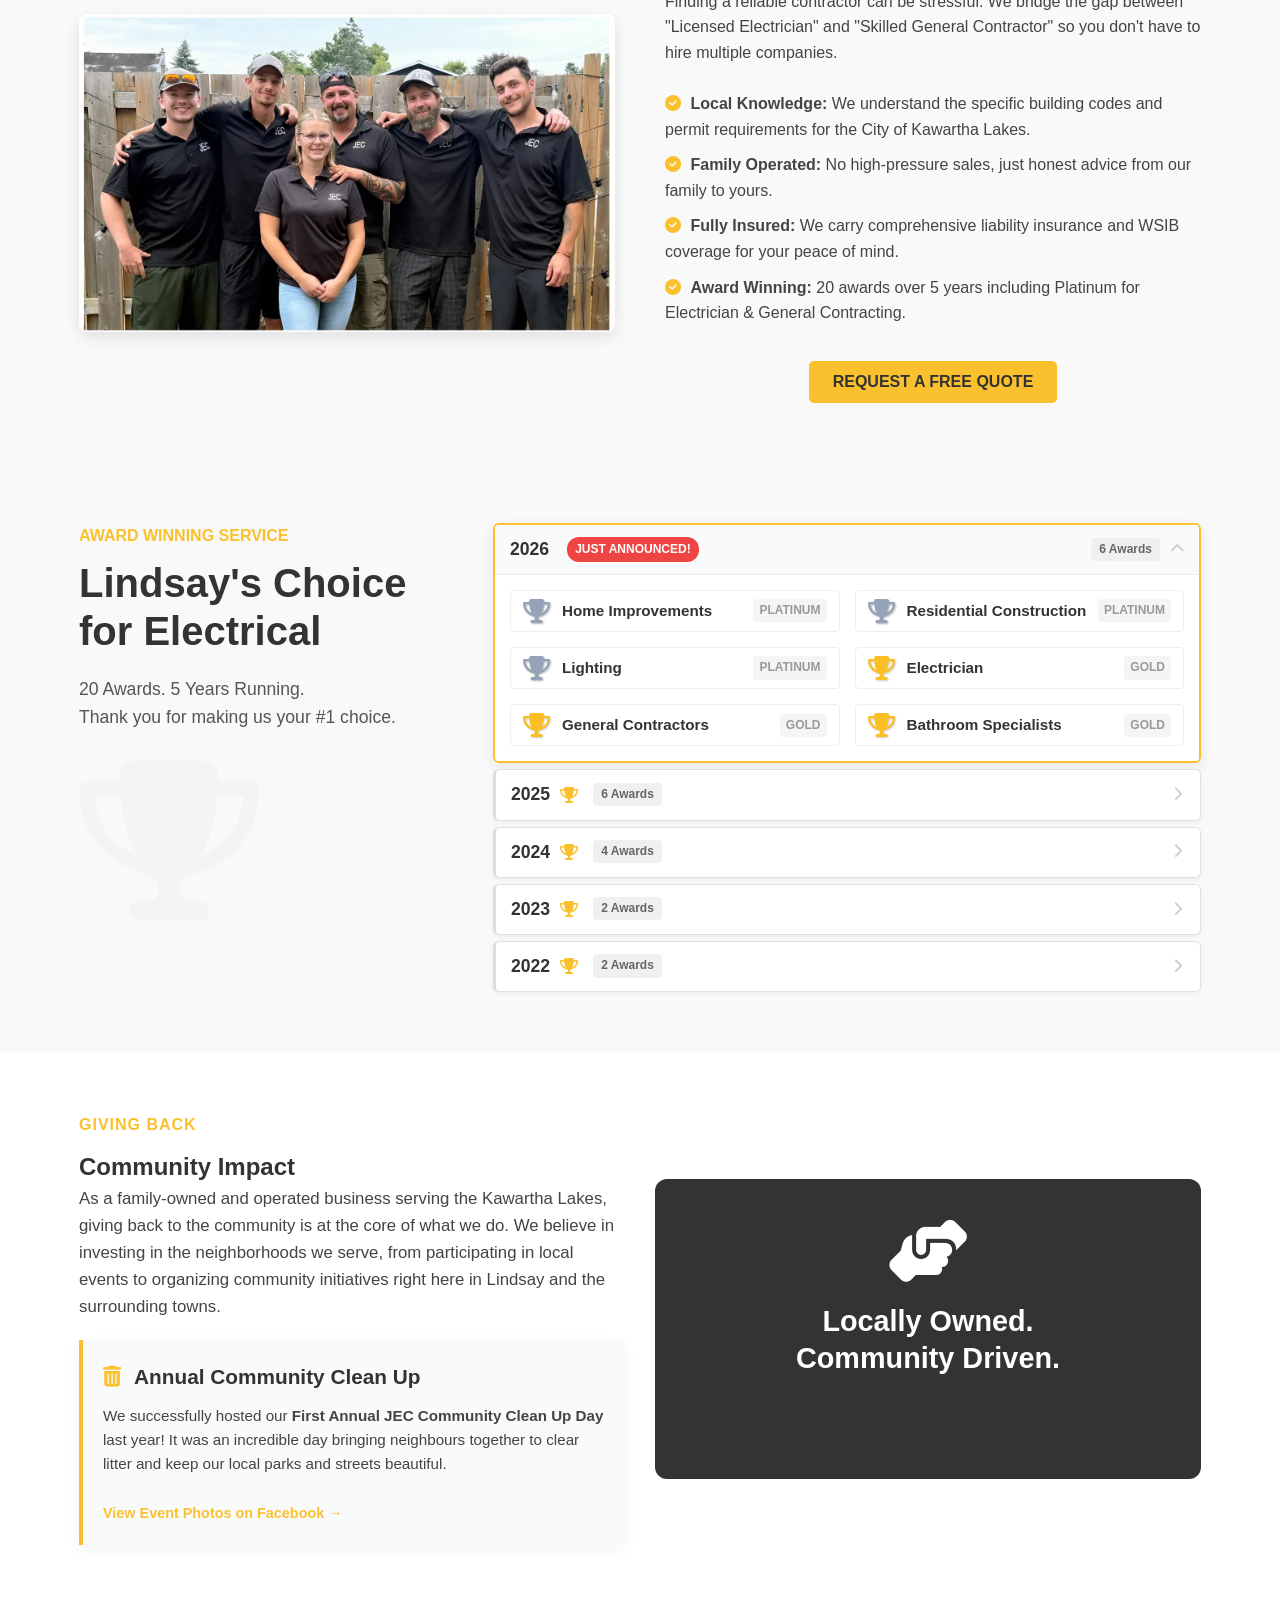
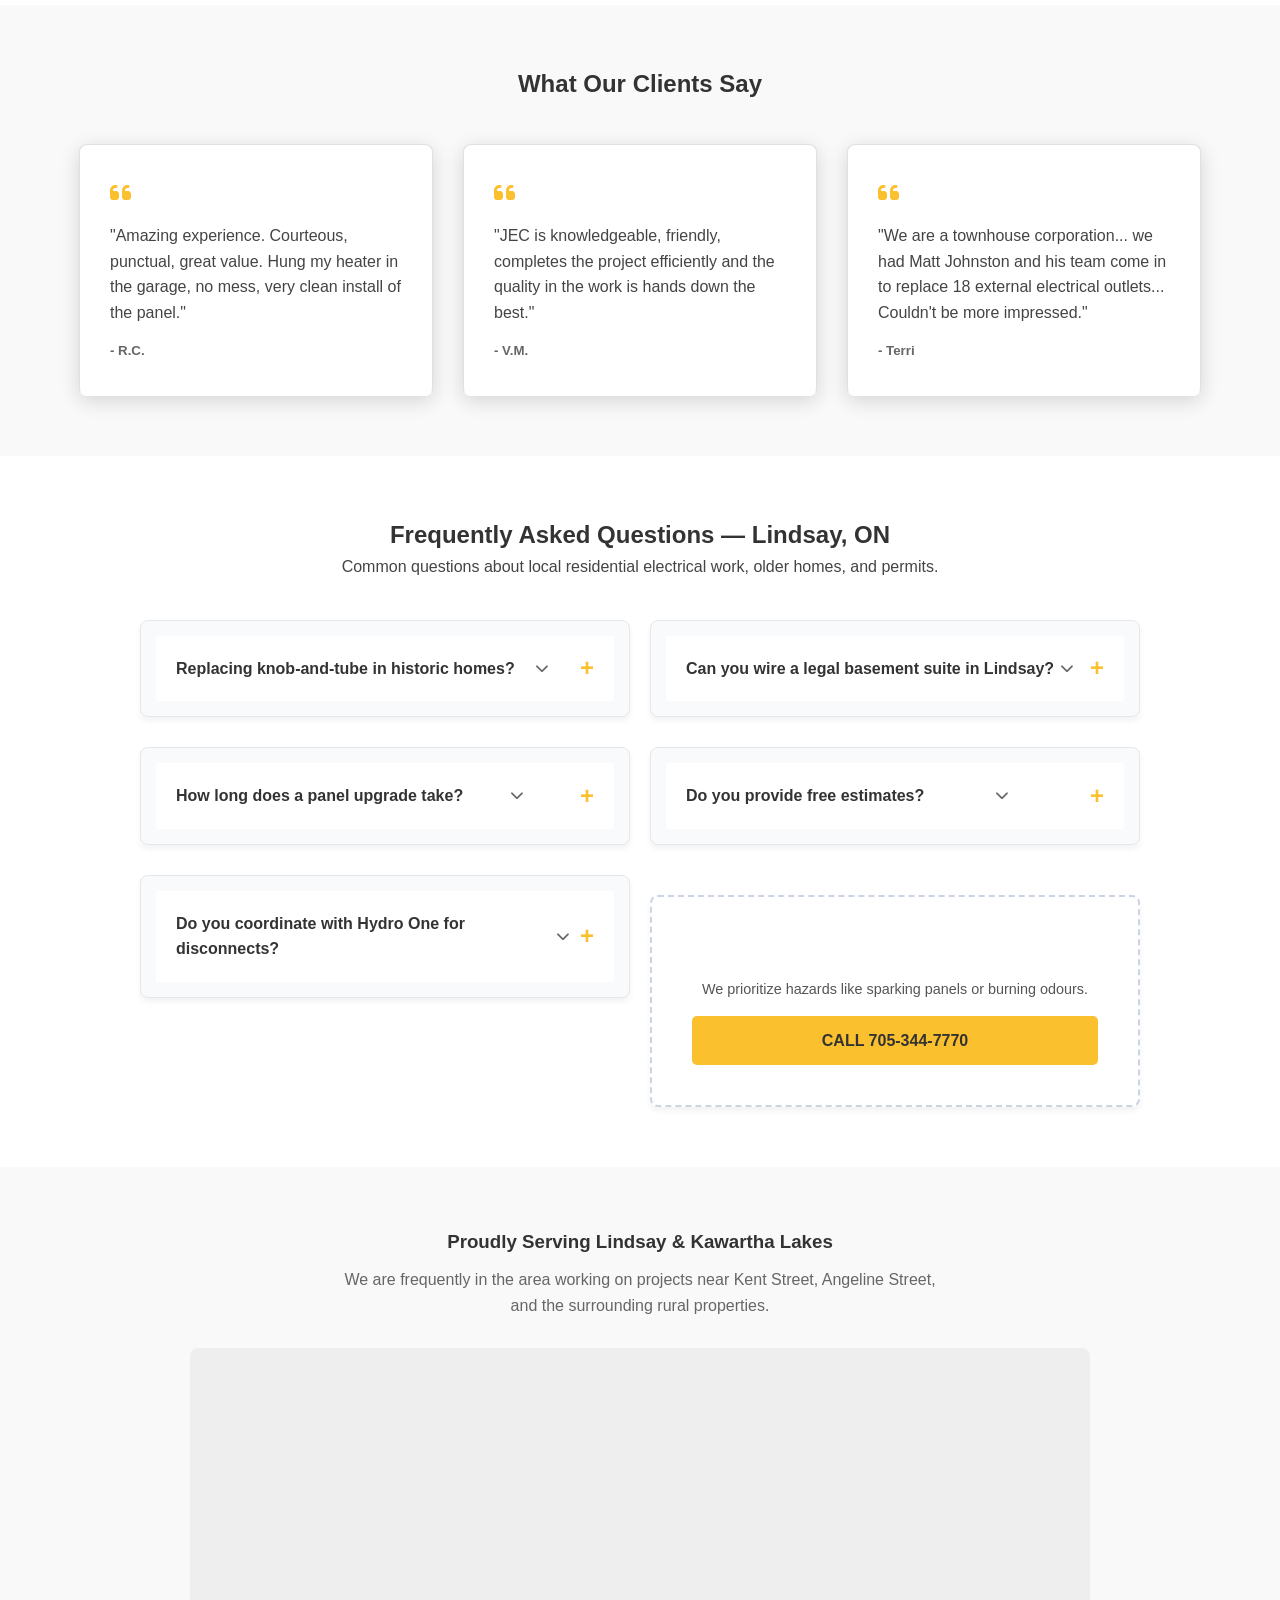
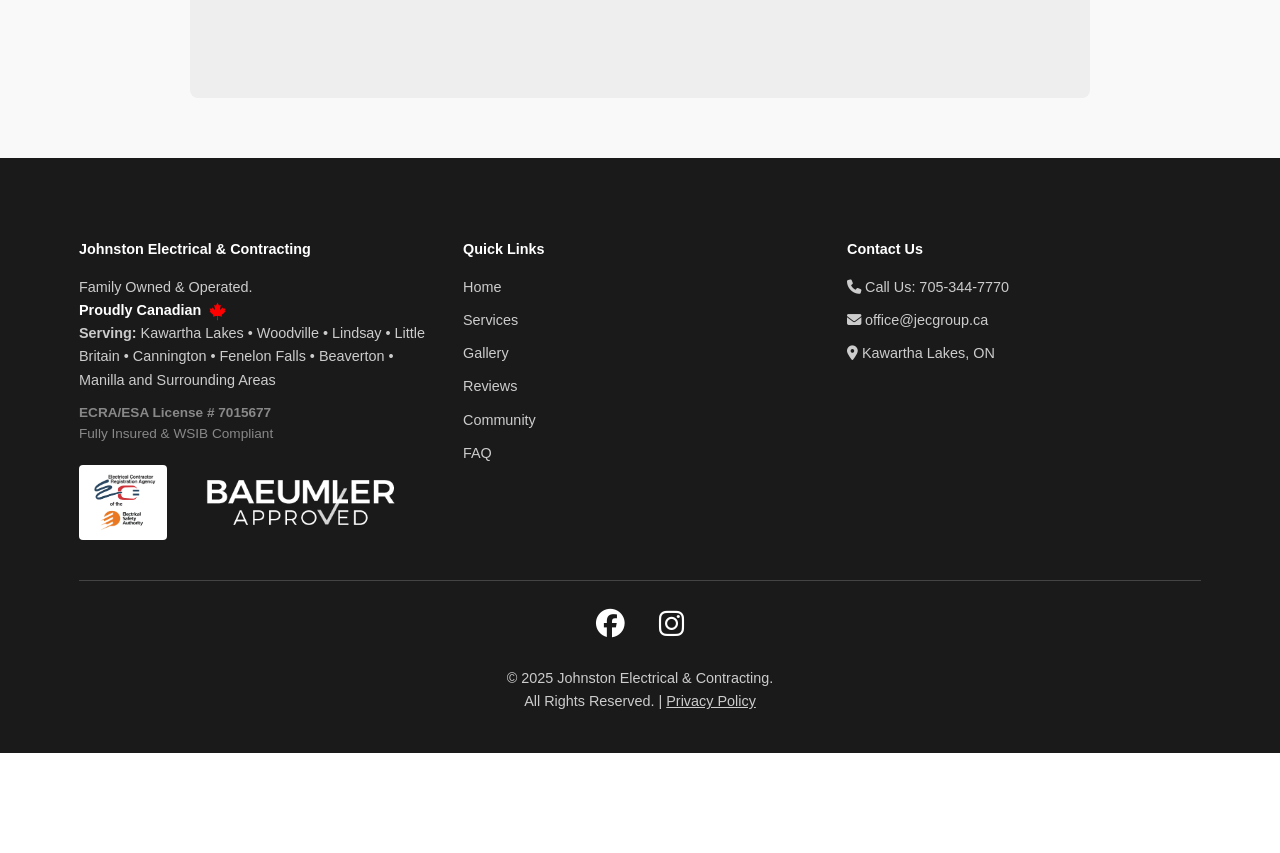
==== commit 80e9ad7b: "" ====
--- a/lindsay-electrician.html
+++ b/lindsay-electrician.html
@@ -318,22 +318,24 @@
                 </div>
                 <div class="awards-grid-badges">
                     
-                    <div class="badge-card">
-                        <div class="badge-header active" onclick="toggleAward(this)">
+                    <div class="badge-card" style="border: 2px solid var(--primary-color, #0d6efd); box-shadow: 0 4px 15px rgba(0,0,0,0.08);">
+                        <div class="badge-header" onclick="toggleAward(this)" style="background: #f8fafc;">
                             <div class="header-content">
                                 <span>2026</span> 
-                                <i class="fas fa-trophy header-trophy"></i>
+                                <span style="background: #ef4444; color: #fff; font-size: 0.75rem; font-weight: 700; padding: 3px 8px; border-radius: 12px; margin-left: 8px; vertical-align: middle;">JUST ANNOUNCED!</span>
+                            </div>
+                            <div style="display: flex; align-items: center; gap: 10px;">
                                 <span class="award-count">6 Awards</span>
-                            </div>
-                            <i class="fas fa-chevron-up toggle-icon"></i>
-                        </div>
-                        <div class="badge-container" style="display: block;">
-                            <div class="award-list-item"><i class="fas fa-award" style="color: #b0c4de;"></i><div class="award-details"><span class="award-cat">Home Improvements</span><span class="award-rank">PLATINUM</span></div></div>
-                            <div class="award-list-item"><i class="fas fa-award" style="color: #b0c4de;"></i><div class="award-details"><span class="award-cat">Residential Construction</span><span class="award-rank">PLATINUM</span></div></div>
-                            <div class="award-list-item"><i class="fas fa-award" style="color: #b0c4de;"></i><div class="award-details"><span class="award-cat">Lighting</span><span class="award-rank">PLATINUM</span></div></div>
-                            <div class="award-list-item"><i class="fas fa-trophy" style="color: #ffd700;"></i><div class="award-details"><span class="award-cat">Electrician</span><span class="award-rank">GOLD</span></div></div>
-                            <div class="award-list-item"><i class="fas fa-trophy" style="color: #ffd700;"></i><div class="award-details"><span class="award-cat">General Contractors</span><span class="award-rank">GOLD</span></div></div>
-                            <div class="award-list-item"><i class="fas fa-trophy" style="color: #ffd700;"></i><div class="award-details"><span class="award-cat">Bathroom Specialists</span><span class="award-rank">GOLD</span></div></div>
+                                <i class="fas fa-chevron-up toggle-icon"></i>
+                            </div>
+                        </div>
+                        <div class="badge-container">
+                            <div class="award-list-item"><i class="fas fa-trophy" style="color: #94a3b8; text-shadow: 1px 1px 2px rgba(0,0,0,0.3);"></i><div class="award-details"><span class="award-cat">Home Improvements</span><span class="award-rank">PLATINUM</span></div></div>
+                            <div class="award-list-item"><i class="fas fa-trophy" style="color: #94a3b8; text-shadow: 1px 1px 2px rgba(0,0,0,0.3);"></i><div class="award-details"><span class="award-cat">Residential Construction</span><span class="award-rank">PLATINUM</span></div></div>
+                            <div class="award-list-item"><i class="fas fa-trophy" style="color: #94a3b8; text-shadow: 1px 1px 2px rgba(0,0,0,0.3);"></i><div class="award-details"><span class="award-cat">Lighting</span><span class="award-rank">PLATINUM</span></div></div>
+                            <div class="award-list-item"><i class="fas fa-trophy" style="color: #fbbf24; text-shadow: 1px 1px 2px rgba(0,0,0,0.2);"></i><div class="award-details"><span class="award-cat">Electrician</span><span class="award-rank">GOLD</span></div></div>
+                            <div class="award-list-item"><i class="fas fa-trophy" style="color: #fbbf24; text-shadow: 1px 1px 2px rgba(0,0,0,0.2);"></i><div class="award-details"><span class="award-cat">General Contractors</span><span class="award-rank">GOLD</span></div></div>
+                            <div class="award-list-item"><i class="fas fa-trophy" style="color: #fbbf24; text-shadow: 1px 1px 2px rgba(0,0,0,0.2);"></i><div class="award-details"><span class="award-cat">Bathroom Specialists</span><span class="award-rank">GOLD</span></div></div>
                         </div>
                     </div>
 
@@ -346,13 +348,13 @@
                             </div>
                             <i class="fas fa-chevron-down toggle-icon"></i>
                         </div>
-                        <div class="badge-container" style="display: none;">
-                            <div class="award-list-item"><i class="fas fa-award" style="color: #b0c4de;"></i><div class="award-details"><span class="award-cat">Electrician</span><span class="award-rank">PLATINUM</span></div></div>
-                            <div class="award-list-item"><i class="fas fa-award" style="color: #b0c4de;"></i><div class="award-details"><span class="award-cat">Lighting</span><span class="award-rank">PLATINUM</span></div></div>
-                            <div class="award-list-item"><i class="fas fa-award" style="color: #b0c4de;"></i><div class="award-details"><span class="award-cat">Residential Const.</span><span class="award-rank">PLATINUM</span></div></div>
-                            <div class="award-list-item"><i class="fas fa-trophy" style="color: #ffd700;"></i><div class="award-details"><span class="award-cat">General Contractor</span><span class="award-rank">GOLD</span></div></div>
-                            <div class="award-list-item"><i class="fas fa-trophy" style="color: #ffd700;"></i><div class="award-details"><span class="award-cat">Home Reno</span><span class="award-rank">GOLD</span></div></div>
-                            <div class="award-list-item"><i class="fas fa-trophy" style="color: #ffd700;"></i><div class="award-details"><span class="award-cat">Bathroom Specialist</span><span class="award-rank">GOLD</span></div></div>
+                        <div class="badge-container">
+                            <div class="award-list-item"><i class="fas fa-trophy" style="color: #94a3b8; text-shadow: 1px 1px 2px rgba(0,0,0,0.3);"></i><div class="award-details"><span class="award-cat">Electrician</span><span class="award-rank">PLATINUM</span></div></div>
+                            <div class="award-list-item"><i class="fas fa-trophy" style="color: #94a3b8; text-shadow: 1px 1px 2px rgba(0,0,0,0.3);"></i><div class="award-details"><span class="award-cat">Lighting</span><span class="award-rank">PLATINUM</span></div></div>
+                            <div class="award-list-item"><i class="fas fa-trophy" style="color: #94a3b8; text-shadow: 1px 1px 2px rgba(0,0,0,0.3);"></i><div class="award-details"><span class="award-cat">Residential Const.</span><span class="award-rank">PLATINUM</span></div></div>
+                            <div class="award-list-item"><i class="fas fa-trophy" style="color: #fbbf24; text-shadow: 1px 1px 2px rgba(0,0,0,0.2);"></i><div class="award-details"><span class="award-cat">General Contractor</span><span class="award-rank">GOLD</span></div></div>
+                            <div class="award-list-item"><i class="fas fa-trophy" style="color: #fbbf24; text-shadow: 1px 1px 2px rgba(0,0,0,0.2);"></i><div class="award-details"><span class="award-cat">Home Reno</span><span class="award-rank">GOLD</span></div></div>
+                            <div class="award-list-item"><i class="fas fa-trophy" style="color: #fbbf24; text-shadow: 1px 1px 2px rgba(0,0,0,0.2);"></i><div class="award-details"><span class="award-cat">Bathroom Specialist</span><span class="award-rank">GOLD</span></div></div>
                         </div>
                     </div>
 
@@ -365,11 +367,11 @@
                             </div>
                             <i class="fas fa-chevron-down toggle-icon"></i>
                         </div>
-                        <div class="badge-container" style="display: none;">
-                            <div class="award-list-item"><i class="fas fa-award" style="color: #b0c4de;"></i><div class="award-details"><span class="award-cat">General Contractor</span><span class="award-rank">PLATINUM</span></div></div>
-                            <div class="award-list-item"><i class="fas fa-award" style="color: #b0c4de;"></i><div class="award-details"><span class="award-cat">Lighting</span><span class="award-rank">PLATINUM</span></div></div>
-                            <div class="award-list-item"><i class="fas fa-trophy" style="color: #ffd700;"></i><div class="award-details"><span class="award-cat">Home Reno</span><span class="award-rank">GOLD</span></div></div>
-                            <div class="award-list-item"><i class="fas fa-medal" style="color: #c0c0c0;"></i><div class="award-details"><span class="award-cat">Electrician</span><span class="award-rank">SILVER</span></div></div>
+                        <div class="badge-container">
+                            <div class="award-list-item"><i class="fas fa-trophy" style="color: #94a3b8; text-shadow: 1px 1px 2px rgba(0,0,0,0.3);"></i><div class="award-details"><span class="award-cat">General Contractor</span><span class="award-rank">PLATINUM</span></div></div>
+                            <div class="award-list-item"><i class="fas fa-trophy" style="color: #94a3b8; text-shadow: 1px 1px 2px rgba(0,0,0,0.3);"></i><div class="award-details"><span class="award-cat">Lighting</span><span class="award-rank">PLATINUM</span></div></div>
+                            <div class="award-list-item"><i class="fas fa-trophy" style="color: #fbbf24; text-shadow: 1px 1px 2px rgba(0,0,0,0.2);"></i><div class="award-details"><span class="award-cat">Home Reno</span><span class="award-rank">GOLD</span></div></div>
+                            <div class="award-list-item"><i class="fas fa-trophy" style="color: #cbd5e1; text-shadow: 1px 1px 2px rgba(0,0,0,0.2);"></i><div class="award-details"><span class="award-cat">Electrician</span><span class="award-rank">SILVER</span></div></div>
                         </div>
                     </div>
 
@@ -382,9 +384,9 @@
                             </div>
                             <i class="fas fa-chevron-down toggle-icon"></i>
                         </div>
-                        <div class="badge-container" style="display: none;">
-                            <div class="award-list-item"><i class="fas fa-award" style="color: #b0c4de;"></i><div class="award-details"><span class="award-cat">Electrician</span><span class="award-rank">PLATINUM</span></div></div>
-                            <div class="award-list-item"><i class="fas fa-award" style="color: #b0c4de;"></i><div class="award-details"><span class="award-cat">Lighting</span><span class="award-rank">PLATINUM</span></div></div>
+                        <div class="badge-container">
+                            <div class="award-list-item"><i class="fas fa-trophy" style="color: #94a3b8; text-shadow: 1px 1px 2px rgba(0,0,0,0.3);"></i><div class="award-details"><span class="award-cat">Electrician</span><span class="award-rank">PLATINUM</span></div></div>
+                            <div class="award-list-item"><i class="fas fa-trophy" style="color: #94a3b8; text-shadow: 1px 1px 2px rgba(0,0,0,0.3);"></i><div class="award-details"><span class="award-cat">Lighting</span><span class="award-rank">PLATINUM</span></div></div>
                         </div>
                     </div>
 
@@ -397,9 +399,9 @@
                             </div>
                             <i class="fas fa-chevron-down toggle-icon"></i>
                         </div>
-                        <div class="badge-container" style="display: none;">
-                            <div class="award-list-item"><i class="fas fa-award" style="color: #b0c4de;"></i><div class="award-details"><span class="award-cat">Electrician</span><span class="award-rank">PLATINUM</span></div></div>
-                            <div class="award-list-item"><i class="fas fa-award" style="color: #b0c4de;"></i><div class="award-details"><span class="award-cat">Lighting</span><span class="award-rank">PLATINUM</span></div></div>
+                        <div class="badge-container">
+                            <div class="award-list-item"><i class="fas fa-trophy" style="color: #94a3b8; text-shadow: 1px 1px 2px rgba(0,0,0,0.3);"></i><div class="award-details"><span class="award-cat">Electrician</span><span class="award-rank">PLATINUM</span></div></div>
+                            <div class="award-list-item"><i class="fas fa-trophy" style="color: #94a3b8; text-shadow: 1px 1px 2px rgba(0,0,0,0.3);"></i><div class="award-details"><span class="award-cat">Lighting</span><span class="award-rank">PLATINUM</span></div></div>
                         </div>
                     </div>
 
@@ -557,7 +559,7 @@
             </p>
             <div class="map-container" style="max-width: 900px; margin: 0 auto; border-radius: 8px; overflow: hidden; height: 350px;">
                 <iframe 
-                    src="https://www.google.com/maps/embed?pb=!1m18!1m12!1m3!1d45468.799757962085!2d-78.78401311090623!3d44.354832506842065!2m3!1f0!2f0!3f0!3m2!1i1024!2i768!4f13.1!3m3!1m2!1s0x89d5607e4d89617d%3A0xc3b44e78f7318c4d!2sLindsay%2C%20ON!5e0!3m2!1sen!2sca!4v1708451234567!5m2!1sen!2sca" 
+                    src="https://maps.google.com/maps?q=Kawartha+Lakes,+ON&t=&z=9&ie=UTF8&iwloc=&output=embed" 
                     width="100%" height="100%" style="border:0;" allowfullscreen="" loading="lazy" referrerpolicy="no-referrer-when-downgrade" title="Map of Lindsay Ontario Service Area">
                 </iframe>
             </div>
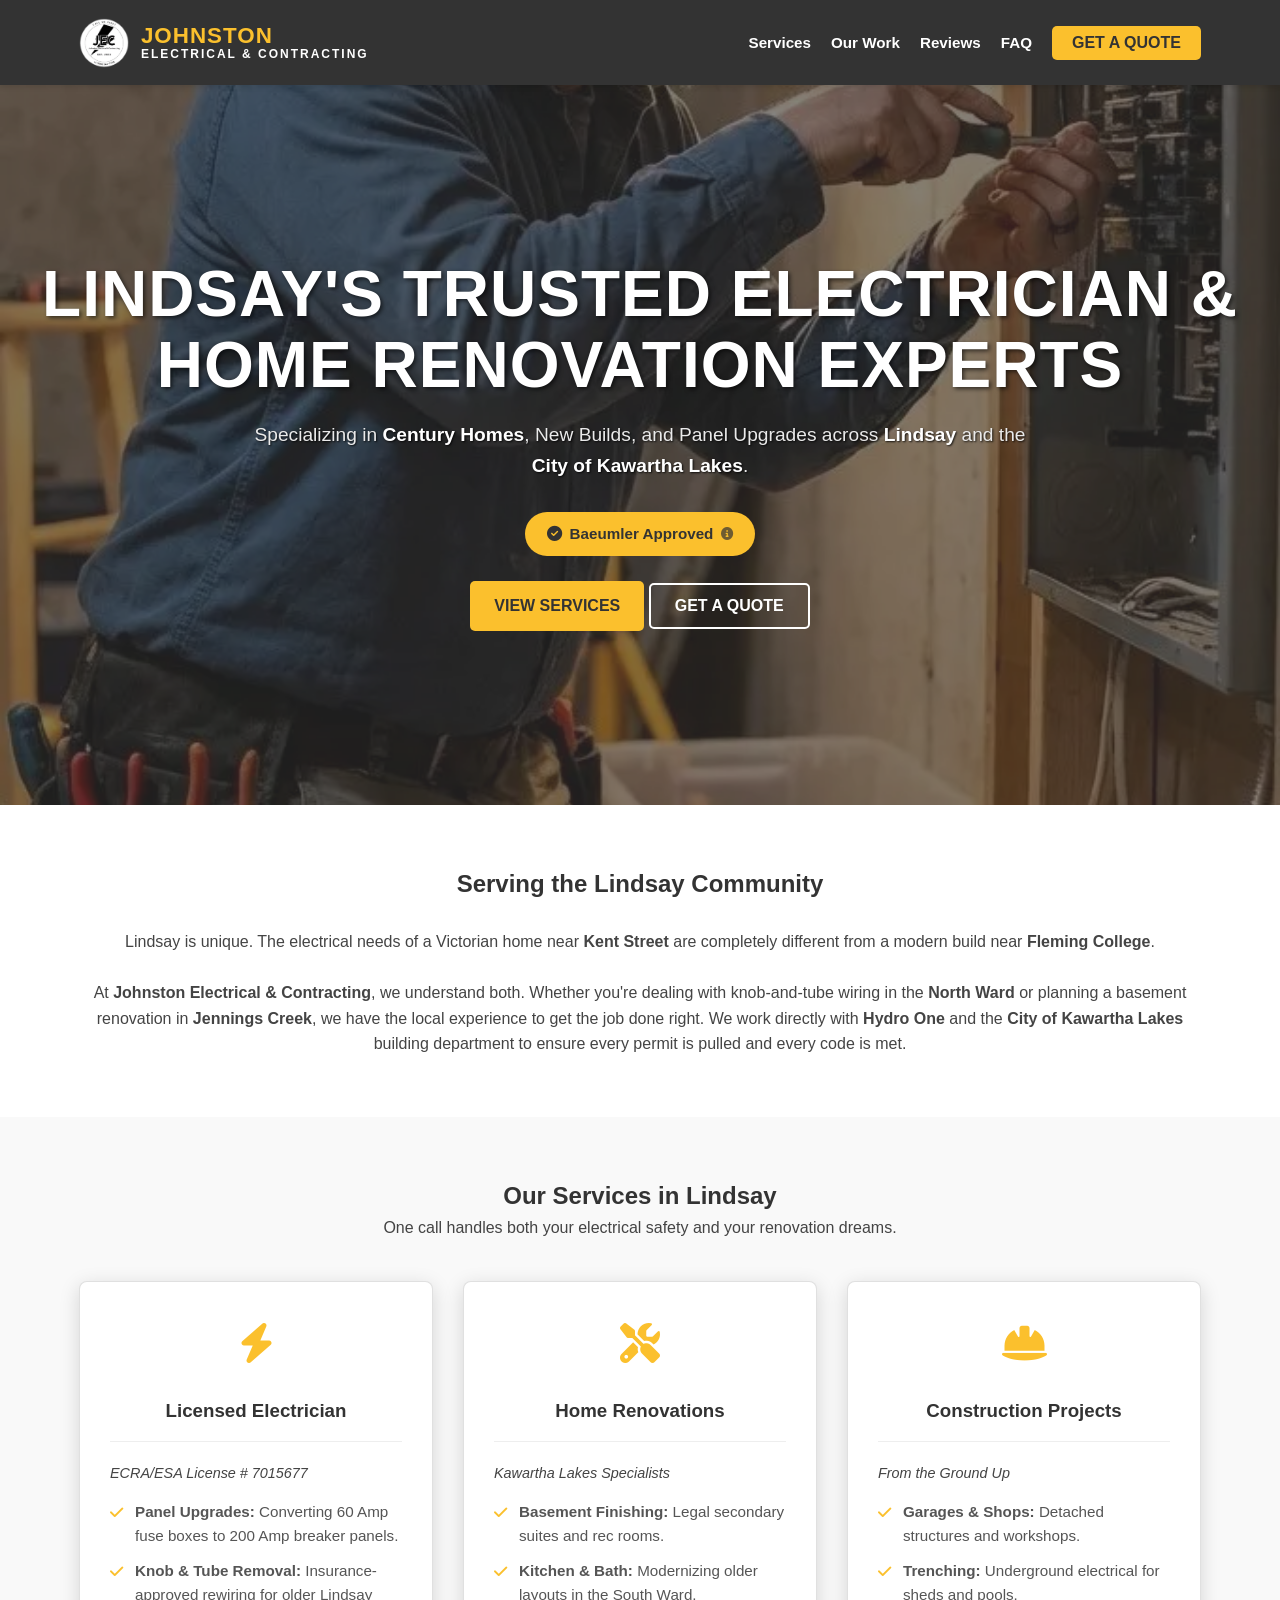
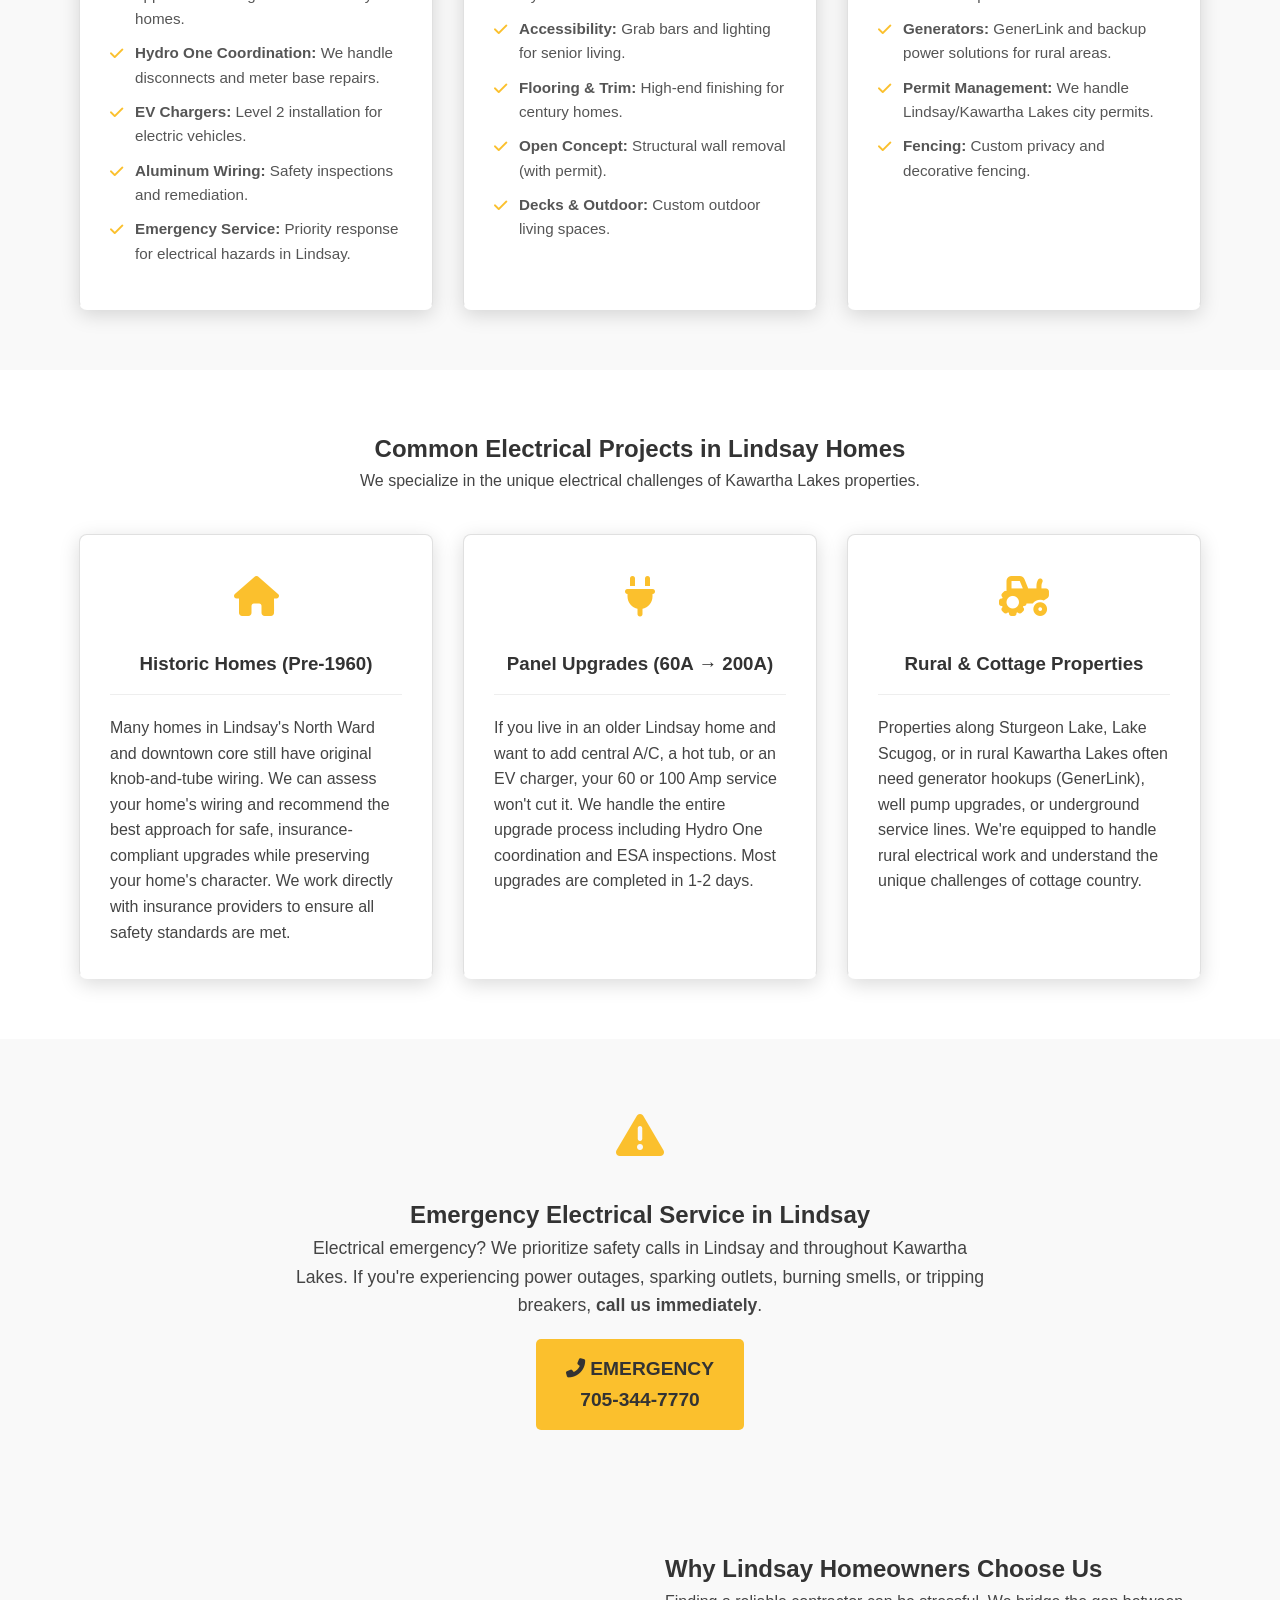
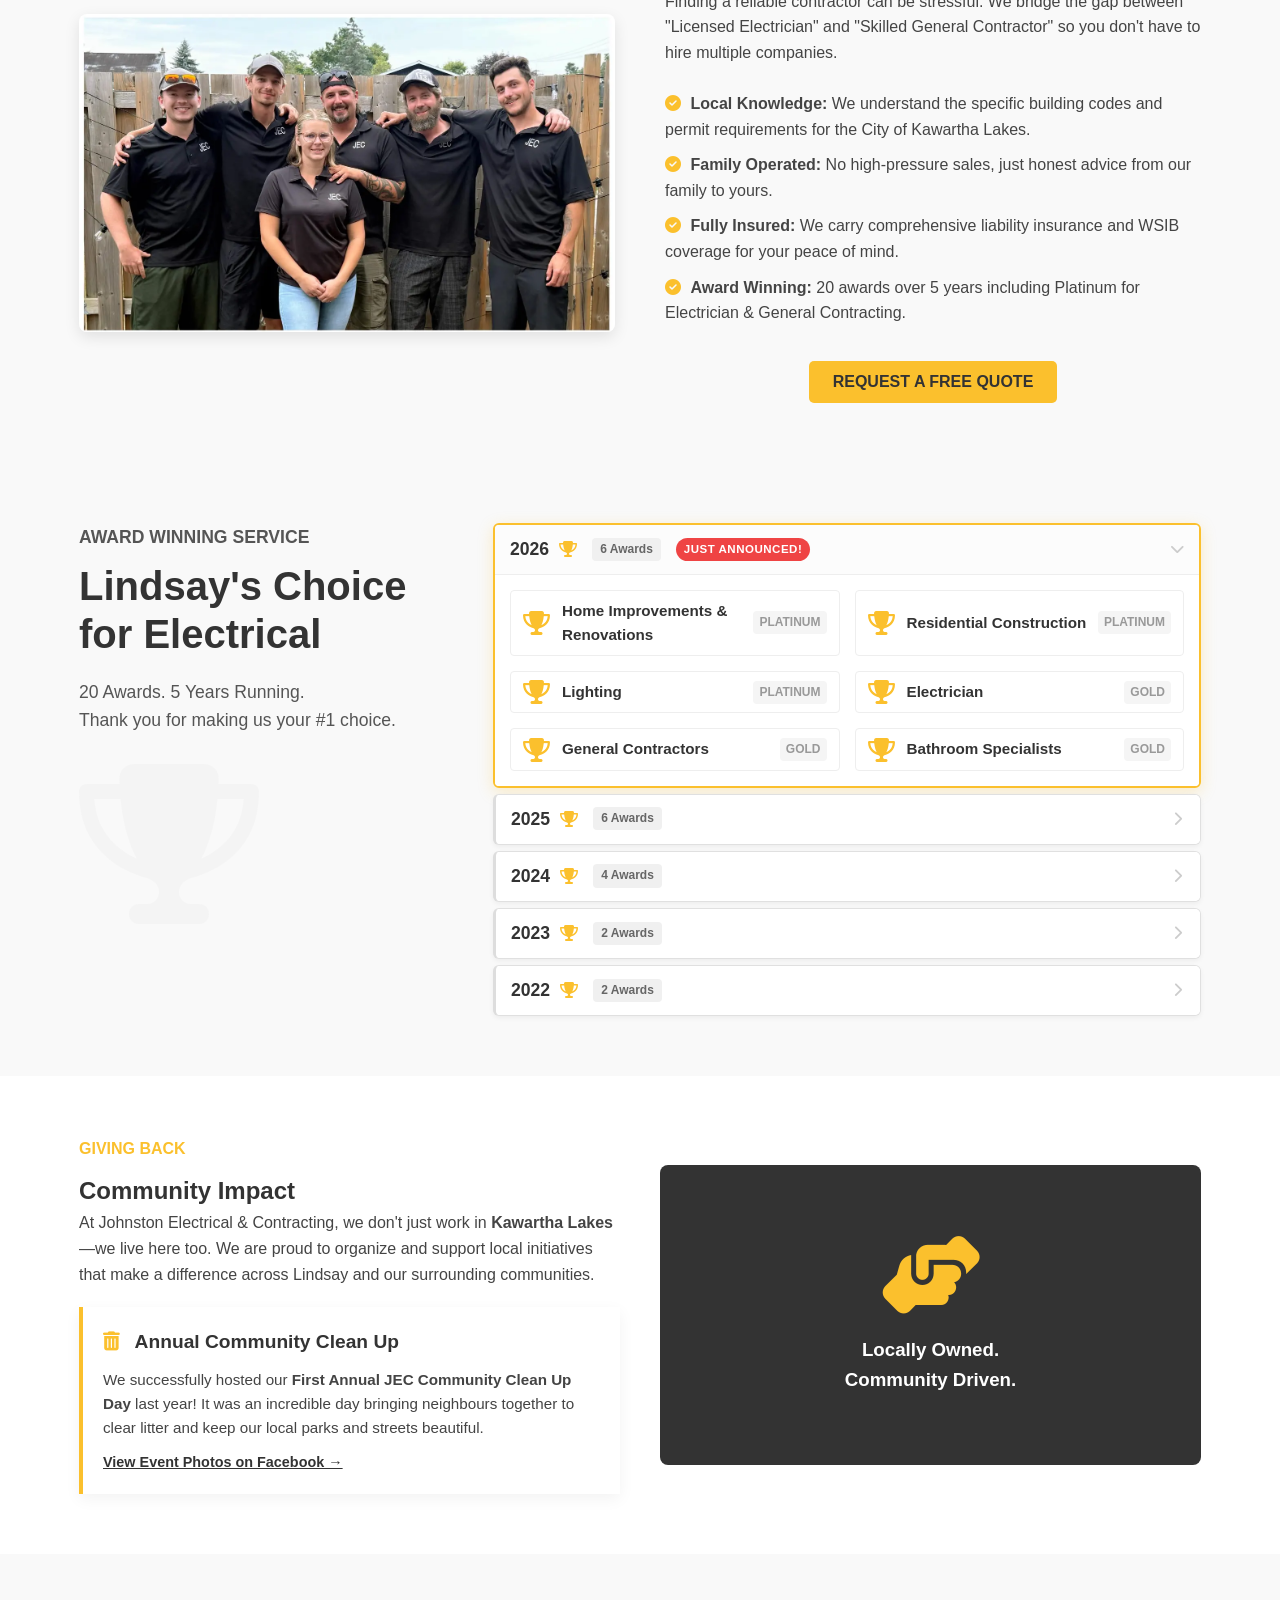
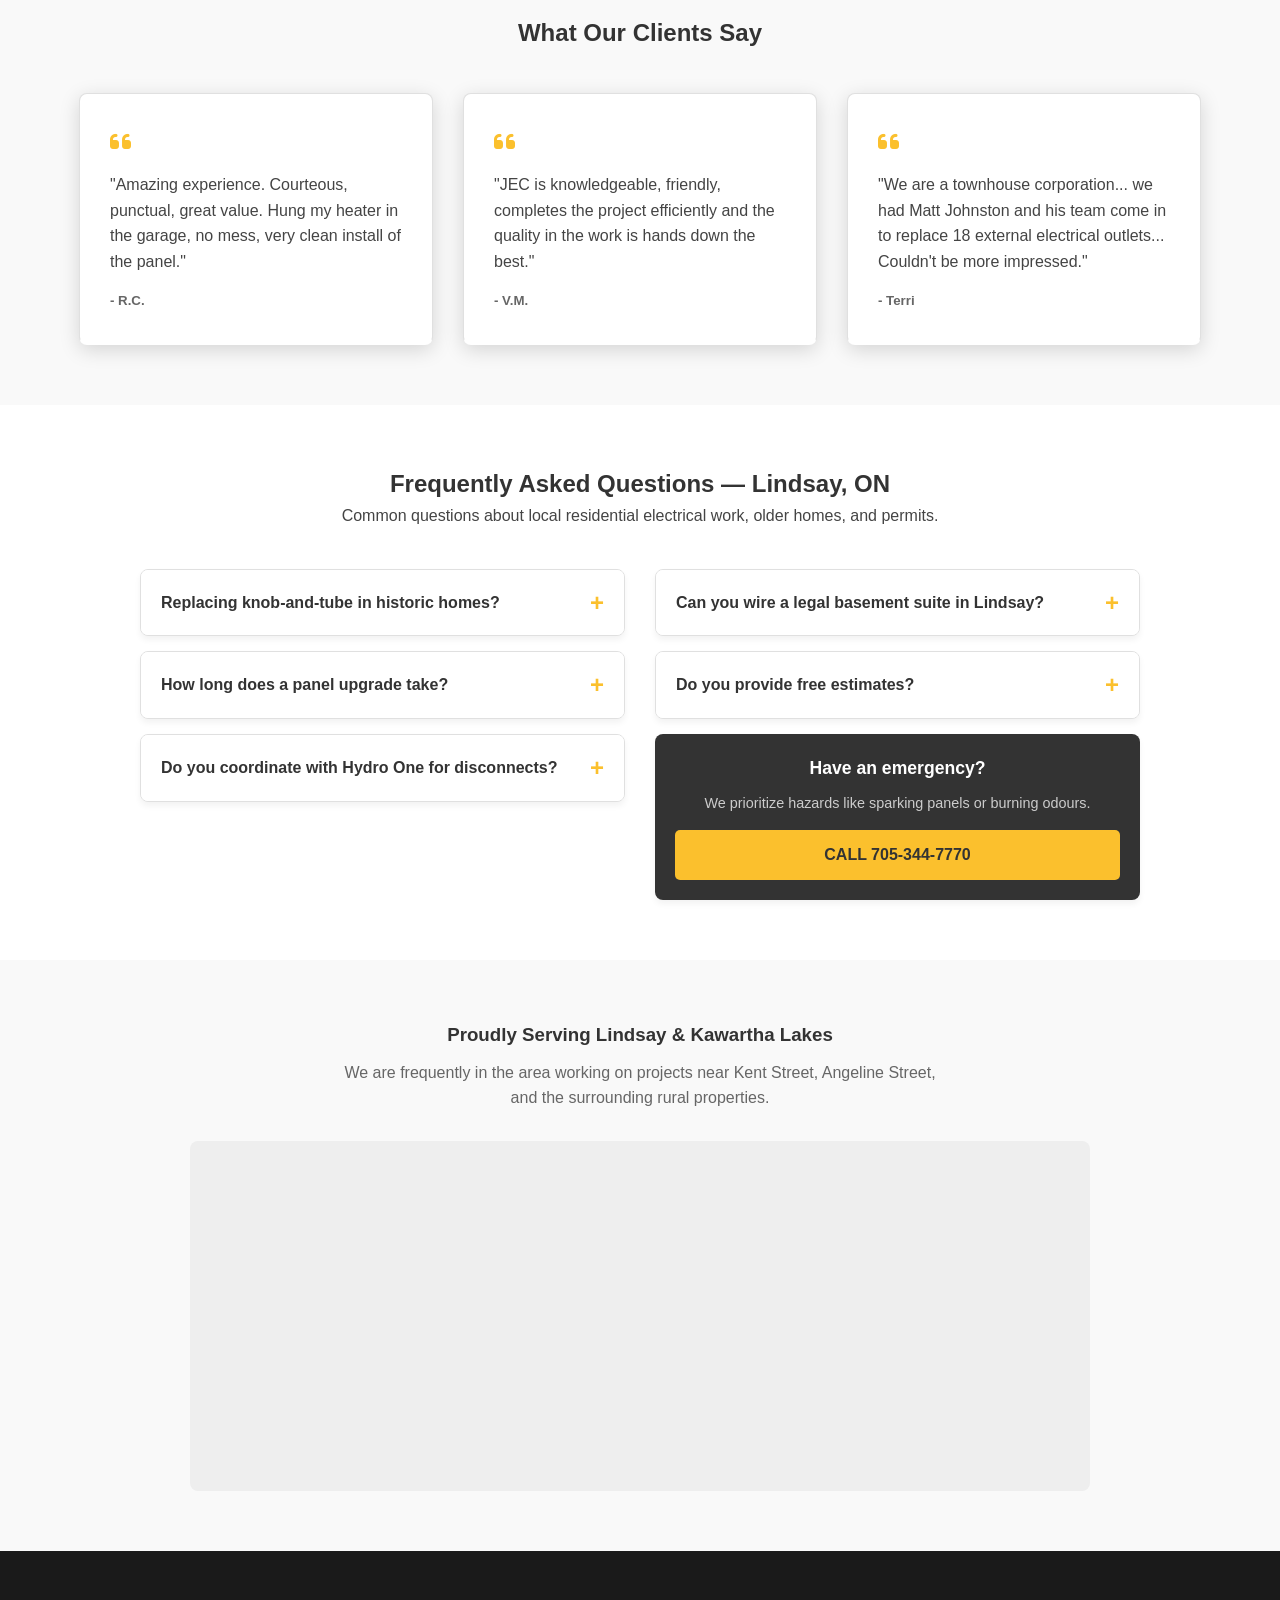
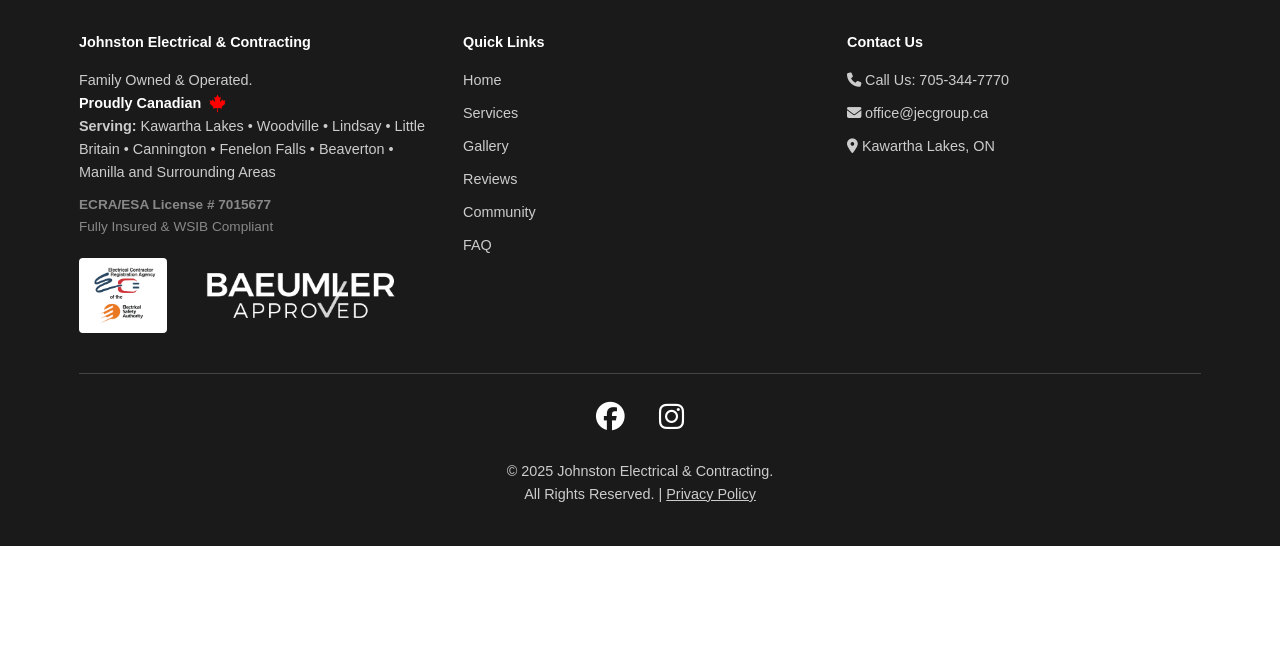
==== commit 8f43cad8: "" ====
--- a/lindsay-electrician.html
+++ b/lindsay-electrician.html
@@ -69,6 +69,7 @@
           "@id": "https://johnstonelectricalcontracting.com/#organization",
           "image": "https://johnstonelectricalcontracting.com/pai/logos/logo.webp",
           "telephone": "+1-705-344-7770",
+          "email": "office@jecgroup.ca",
           "url": "https://johnstonelectricalcontracting.com/lindsay-electrician.html",
           "priceRange": "$$",
           "address": {
@@ -121,11 +122,11 @@
           },
           "aggregateRating": {
             "@type": "AggregateRating",
-            "ratingValue": "5",
-            "reviewCount": "14",
+            "ratingValue": "5.0",
+            "reviewCount": "20",
             "bestRating": "5"
           },
-          "award": "Kawartha's Best Electrician - Platinum 2025"
+          "award": "Kawartha's Best Electrician - Platinum"
         }
       ]
     }
@@ -161,7 +162,7 @@
                     <i class="fas fa-check-circle"></i> Baeumler Approved <i class="fas fa-info-circle badge-info-icon"></i>
                 </span>
                 <div class="tooltip-text" id="baeumlerTooltip" role="tooltip">
-                    <button class="tooltip-close" onclick="closeTooltip(event)" aria-label="Close tooltip">×</button>
+                    <button class="tooltip-close" onclick="closeTooltip(event)" aria-label="Close tooltip">&times;</button>
                     <strong>Verified Quality.</strong><br>
                     We know Lindsay's housing stock—from the historic red brick homes in the North Ward to the new developments in Jennings Creek.
                 </div>
@@ -311,31 +312,30 @@
         <div class="container">
             <div class="awards-split-layout">
                 <div class="awards-intro-side">
-                    <h4 class="community-subtitle">Award Winning Service</h4>
+                    <p class="community-subtitle">Award Winning Service</p>
                     <h2>Lindsay's Choice for Electrical</h2>
                     <p>20 Awards. 5 Years Running.<br>Thank you for making us your #1 choice.</p>
                     <i class="fas fa-trophy intro-big-icon"></i>
                 </div>
                 <div class="awards-grid-badges">
                     
-                    <div class="badge-card" style="border: 2px solid var(--primary-color, #0d6efd); box-shadow: 0 4px 15px rgba(0,0,0,0.08);">
-                        <div class="badge-header" onclick="toggleAward(this)" style="background: #f8fafc;">
+                    <div class="badge-card" style="border: 2px solid var(--primary-color); box-shadow: 0 4px 15px rgba(251, 192, 45, 0.25);">
+                        <div class="badge-header" onclick="toggleAward(this)">
                             <div class="header-content">
                                 <span>2026</span> 
-                                <span style="background: #ef4444; color: #fff; font-size: 0.75rem; font-weight: 700; padding: 3px 8px; border-radius: 12px; margin-left: 8px; vertical-align: middle;">JUST ANNOUNCED!</span>
-                            </div>
-                            <div style="display: flex; align-items: center; gap: 10px;">
+                                <i class="fas fa-trophy header-trophy"></i>
                                 <span class="award-count">6 Awards</span>
-                                <i class="fas fa-chevron-up toggle-icon"></i>
-                            </div>
+                                <span style="background: #ef4444; color: #fff; font-size: 0.72rem; font-weight: 700; padding: 2px 8px; border-radius: 12px; margin-left: 5px; text-transform: uppercase; letter-spacing: 0.5px;">Just Announced!</span>
+                            </div>
+                            <i class="fas fa-chevron-down toggle-icon"></i>
                         </div>
                         <div class="badge-container">
-                            <div class="award-list-item"><i class="fas fa-trophy" style="color: #94a3b8; text-shadow: 1px 1px 2px rgba(0,0,0,0.3);"></i><div class="award-details"><span class="award-cat">Home Improvements</span><span class="award-rank">PLATINUM</span></div></div>
-                            <div class="award-list-item"><i class="fas fa-trophy" style="color: #94a3b8; text-shadow: 1px 1px 2px rgba(0,0,0,0.3);"></i><div class="award-details"><span class="award-cat">Residential Construction</span><span class="award-rank">PLATINUM</span></div></div>
-                            <div class="award-list-item"><i class="fas fa-trophy" style="color: #94a3b8; text-shadow: 1px 1px 2px rgba(0,0,0,0.3);"></i><div class="award-details"><span class="award-cat">Lighting</span><span class="award-rank">PLATINUM</span></div></div>
-                            <div class="award-list-item"><i class="fas fa-trophy" style="color: #fbbf24; text-shadow: 1px 1px 2px rgba(0,0,0,0.2);"></i><div class="award-details"><span class="award-cat">Electrician</span><span class="award-rank">GOLD</span></div></div>
-                            <div class="award-list-item"><i class="fas fa-trophy" style="color: #fbbf24; text-shadow: 1px 1px 2px rgba(0,0,0,0.2);"></i><div class="award-details"><span class="award-cat">General Contractors</span><span class="award-rank">GOLD</span></div></div>
-                            <div class="award-list-item"><i class="fas fa-trophy" style="color: #fbbf24; text-shadow: 1px 1px 2px rgba(0,0,0,0.2);"></i><div class="award-details"><span class="award-cat">Bathroom Specialists</span><span class="award-rank">GOLD</span></div></div>
+                            <div class="award-list-item"><i class="fas fa-trophy"></i><div class="award-details"><span class="award-cat">Home Improvements & Renovations</span><span class="award-rank">PLATINUM</span></div></div>
+                            <div class="award-list-item"><i class="fas fa-trophy"></i><div class="award-details"><span class="award-cat">Residential Construction</span><span class="award-rank">PLATINUM</span></div></div>
+                            <div class="award-list-item"><i class="fas fa-trophy"></i><div class="award-details"><span class="award-cat">Lighting</span><span class="award-rank">PLATINUM</span></div></div>
+                            <div class="award-list-item"><i class="fas fa-trophy"></i><div class="award-details"><span class="award-cat">Electrician</span><span class="award-rank">GOLD</span></div></div>
+                            <div class="award-list-item"><i class="fas fa-trophy"></i><div class="award-details"><span class="award-cat">General Contractors</span><span class="award-rank">GOLD</span></div></div>
+                            <div class="award-list-item"><i class="fas fa-trophy"></i><div class="award-details"><span class="award-cat">Bathroom Specialists</span><span class="award-rank">GOLD</span></div></div>
                         </div>
                     </div>
 
@@ -349,12 +349,12 @@
                             <i class="fas fa-chevron-down toggle-icon"></i>
                         </div>
                         <div class="badge-container">
-                            <div class="award-list-item"><i class="fas fa-trophy" style="color: #94a3b8; text-shadow: 1px 1px 2px rgba(0,0,0,0.3);"></i><div class="award-details"><span class="award-cat">Electrician</span><span class="award-rank">PLATINUM</span></div></div>
-                            <div class="award-list-item"><i class="fas fa-trophy" style="color: #94a3b8; text-shadow: 1px 1px 2px rgba(0,0,0,0.3);"></i><div class="award-details"><span class="award-cat">Lighting</span><span class="award-rank">PLATINUM</span></div></div>
-                            <div class="award-list-item"><i class="fas fa-trophy" style="color: #94a3b8; text-shadow: 1px 1px 2px rgba(0,0,0,0.3);"></i><div class="award-details"><span class="award-cat">Residential Const.</span><span class="award-rank">PLATINUM</span></div></div>
-                            <div class="award-list-item"><i class="fas fa-trophy" style="color: #fbbf24; text-shadow: 1px 1px 2px rgba(0,0,0,0.2);"></i><div class="award-details"><span class="award-cat">General Contractor</span><span class="award-rank">GOLD</span></div></div>
-                            <div class="award-list-item"><i class="fas fa-trophy" style="color: #fbbf24; text-shadow: 1px 1px 2px rgba(0,0,0,0.2);"></i><div class="award-details"><span class="award-cat">Home Reno</span><span class="award-rank">GOLD</span></div></div>
-                            <div class="award-list-item"><i class="fas fa-trophy" style="color: #fbbf24; text-shadow: 1px 1px 2px rgba(0,0,0,0.2);"></i><div class="award-details"><span class="award-cat">Bathroom Specialist</span><span class="award-rank">GOLD</span></div></div>
+                            <div class="award-list-item"><i class="fas fa-trophy"></i><div class="award-details"><span class="award-cat">Electrician</span><span class="award-rank">PLATINUM</span></div></div>
+                            <div class="award-list-item"><i class="fas fa-trophy"></i><div class="award-details"><span class="award-cat">Lighting</span><span class="award-rank">PLATINUM</span></div></div>
+                            <div class="award-list-item"><i class="fas fa-trophy"></i><div class="award-details"><span class="award-cat">Residential Const.</span><span class="award-rank">PLATINUM</span></div></div>
+                            <div class="award-list-item"><i class="fas fa-trophy"></i><div class="award-details"><span class="award-cat">General Contractor</span><span class="award-rank">GOLD</span></div></div>
+                            <div class="award-list-item"><i class="fas fa-trophy"></i><div class="award-details"><span class="award-cat">Home Reno</span><span class="award-rank">GOLD</span></div></div>
+                            <div class="award-list-item"><i class="fas fa-trophy"></i><div class="award-details"><span class="award-cat">Bathroom Specialist</span><span class="award-rank">GOLD</span></div></div>
                         </div>
                     </div>
 
@@ -368,10 +368,10 @@
                             <i class="fas fa-chevron-down toggle-icon"></i>
                         </div>
                         <div class="badge-container">
-                            <div class="award-list-item"><i class="fas fa-trophy" style="color: #94a3b8; text-shadow: 1px 1px 2px rgba(0,0,0,0.3);"></i><div class="award-details"><span class="award-cat">General Contractor</span><span class="award-rank">PLATINUM</span></div></div>
-                            <div class="award-list-item"><i class="fas fa-trophy" style="color: #94a3b8; text-shadow: 1px 1px 2px rgba(0,0,0,0.3);"></i><div class="award-details"><span class="award-cat">Lighting</span><span class="award-rank">PLATINUM</span></div></div>
-                            <div class="award-list-item"><i class="fas fa-trophy" style="color: #fbbf24; text-shadow: 1px 1px 2px rgba(0,0,0,0.2);"></i><div class="award-details"><span class="award-cat">Home Reno</span><span class="award-rank">GOLD</span></div></div>
-                            <div class="award-list-item"><i class="fas fa-trophy" style="color: #cbd5e1; text-shadow: 1px 1px 2px rgba(0,0,0,0.2);"></i><div class="award-details"><span class="award-cat">Electrician</span><span class="award-rank">SILVER</span></div></div>
+                            <div class="award-list-item"><i class="fas fa-trophy"></i><div class="award-details"><span class="award-cat">General Contractor</span><span class="award-rank">PLATINUM</span></div></div>
+                            <div class="award-list-item"><i class="fas fa-trophy"></i><div class="award-details"><span class="award-cat">Lighting</span><span class="award-rank">PLATINUM</span></div></div>
+                            <div class="award-list-item"><i class="fas fa-trophy"></i><div class="award-details"><span class="award-cat">Home Reno</span><span class="award-rank">GOLD</span></div></div>
+                            <div class="award-list-item"><i class="fas fa-trophy"></i><div class="award-details"><span class="award-cat">Electrician</span><span class="award-rank">SILVER</span></div></div>
                         </div>
                     </div>
 
@@ -385,8 +385,8 @@
                             <i class="fas fa-chevron-down toggle-icon"></i>
                         </div>
                         <div class="badge-container">
-                            <div class="award-list-item"><i class="fas fa-trophy" style="color: #94a3b8; text-shadow: 1px 1px 2px rgba(0,0,0,0.3);"></i><div class="award-details"><span class="award-cat">Electrician</span><span class="award-rank">PLATINUM</span></div></div>
-                            <div class="award-list-item"><i class="fas fa-trophy" style="color: #94a3b8; text-shadow: 1px 1px 2px rgba(0,0,0,0.3);"></i><div class="award-details"><span class="award-cat">Lighting</span><span class="award-rank">PLATINUM</span></div></div>
+                            <div class="award-list-item"><i class="fas fa-trophy"></i><div class="award-details"><span class="award-cat">Electrician</span><span class="award-rank">PLATINUM</span></div></div>
+                            <div class="award-list-item"><i class="fas fa-trophy"></i><div class="award-details"><span class="award-cat">Lighting</span><span class="award-rank">PLATINUM</span></div></div>
                         </div>
                     </div>
 
@@ -400,8 +400,8 @@
                             <i class="fas fa-chevron-down toggle-icon"></i>
                         </div>
                         <div class="badge-container">
-                            <div class="award-list-item"><i class="fas fa-trophy" style="color: #94a3b8; text-shadow: 1px 1px 2px rgba(0,0,0,0.3);"></i><div class="award-details"><span class="award-cat">Electrician</span><span class="award-rank">PLATINUM</span></div></div>
-                            <div class="award-list-item"><i class="fas fa-trophy" style="color: #94a3b8; text-shadow: 1px 1px 2px rgba(0,0,0,0.3);"></i><div class="award-details"><span class="award-cat">Lighting</span><span class="award-rank">PLATINUM</span></div></div>
+                            <div class="award-list-item"><i class="fas fa-trophy"></i><div class="award-details"><span class="award-cat">Electrician</span><span class="award-rank">PLATINUM</span></div></div>
+                            <div class="award-list-item"><i class="fas fa-trophy"></i><div class="award-details"><span class="award-cat">Lighting</span><span class="award-rank">PLATINUM</span></div></div>
                         </div>
                     </div>
 
@@ -412,26 +412,26 @@
 
     <section id="community" class="section-padding bg-white">
         <div class="container">
-            <div class="community-row" style="display: flex; flex-wrap: wrap; gap: 30px; align-items: center;">
+            <div class="community-row">
                 
-                <div class="col-flex community-text" style="flex: 1; min-width: 300px;">
-                    <h4 class="community-subtitle" style="color: var(--primary-color); font-weight: 700; text-transform: uppercase; letter-spacing: 1px; margin-bottom: 10px;">Giving Back</h4>
+                <div class="col-flex community-text">
+                    <p class="community-subtitle">Giving Back</p>
                     <h2>Community Impact</h2>
-                    <p style="margin-bottom: 20px; font-size: 1.05rem; line-height: 1.6;">As a family-owned and operated business serving the Kawartha Lakes, giving back to the community is at the core of what we do. We believe in investing in the neighborhoods we serve, from participating in local events to organizing community initiatives right here in Lindsay and the surrounding towns.</p>
+                    <p>At Johnston Electrical & Contracting, we don't just work in <strong>Kawartha Lakes</strong>—we live here too. We are proud to organize and support local initiatives that make a difference across Lindsay and our surrounding communities.</p>
                     
-                    <div class="community-highlight highlight-box" style="background: #f8fafc; border-left: 4px solid var(--primary-color); padding: 20px; border-radius: 0 8px 8px 0;">
-                        <h3 class="highlight-title" style="margin-bottom: 10px; font-size: 1.3rem;"> 
-                            <i class="fas fa-trash-alt highlight-icon" style="color: var(--primary-color); margin-right: 8px;"></i> Annual Community Clean Up
+                    <div class="community-highlight highlight-box">
+                        <h3 class="highlight-title"> 
+                            <i class="fas fa-trash-alt highlight-icon"></i> Annual Community Clean Up
                         </h3>
-                        <p class="highlight-text" style="margin-bottom: 15px; font-size: 0.95rem;">We successfully hosted our <strong>First Annual JEC Community Clean Up Day</strong> last year! It was an incredible day bringing neighbours together to clear litter and keep our local parks and streets beautiful.</p>
-                        <a href="https://www.facebook.com/share/p/1DF4X1BHmC/" target="_blank" class="highlight-link" style="color: var(--primary-color); font-weight: 600; text-decoration: none;">View Event Photos on Facebook →</a>
-                    </div>
-                </div>
-
-                <div class="col-flex text-center" style="flex: 1; min-width: 300px;">
-                    <div class="community-card" style="background: var(--secondary-color); padding: 40px 20px; border-radius: 12px; display: inline-block; width: 100%;">
-                        <i class="fas fa-hands-helping community-icon" style="font-size: 4rem; color: #fff; margin-bottom: 20px;"></i>
-                        <h3 class="text-white" style="color: #fff; font-size: 1.8rem; line-height: 1.3;">Locally Owned.<br>Community Driven.</h3>
+                        <p class="highlight-text">We successfully hosted our <strong>First Annual JEC Community Clean Up Day</strong> last year! It was an incredible day bringing neighbours together to clear litter and keep our local parks and streets beautiful.</p>
+                        <a href="https://www.facebook.com/share/p/1DF4X1BHmC/" target="_blank" rel="noopener noreferrer" class="highlight-link">View Event Photos on Facebook &rarr;</a>
+                    </div>
+                </div>
+
+                <div class="col-flex text-center">
+                    <div class="community-card">
+                        <i class="fas fa-hands-helping community-icon"></i>
+                        <h3 class="text-white">Locally Owned.<br>Community Driven.</h3>
                     </div>
                 </div>
 
@@ -470,78 +470,60 @@
                 <p>Common questions about local residential electrical work, older homes, and permits.</p>
             </div>
 
-            <div class="faq-wrapper" style="display: flex; flex-wrap: wrap; gap: 20px; justify-content: center;">
+            <div class="faq-wrapper">
                 
-                <div class="faq-column" style="flex: 1; min-width: 300px; max-width: 500px;">
-                    
-                    <div class="faq-item" style="margin-bottom: 15px; border-radius: 8px; border: 1px solid #e5e7eb; background: #f8fafc; padding: 15px;">
+                <div class="faq-column">
+                    <div class="faq-item">
                         <details>
-                            <summary style="font-weight: 700; cursor: pointer; list-style: none; display: flex; justify-content: space-between; align-items: center;">
-                                Replacing knob-and-tube in historic homes?
-                                <i class="fas fa-chevron-down" style="font-size: 0.85rem; color: #666;"></i>
-                            </summary>
-                            <div class="faq-answer" style="margin-top: 10px; color: #555; line-height: 1.5;">
+                            <summary>Replacing knob-and-tube in historic homes?</summary>
+                            <div class="faq-answer">
                                 Many pre-1960 homes in Lindsay's North Ward still feature active knob-and-tube. We systematically replace old branch wiring with modern Romex cabling, working fishing lines behind lath and plaster to keep wall damage to an absolute minimum while satisfying insurance criteria.
                             </div>
                         </details>
                     </div>
 
-                    <div class="faq-item" style="margin-bottom: 15px; border-radius: 8px; border: 1px solid #e5e7eb; background: #f8fafc; padding: 15px;">
+                    <div class="faq-item">
                         <details>
-                            <summary style="font-weight: 700; cursor: pointer; list-style: none; display: flex; justify-content: space-between; align-items: center;">
-                                How long does a panel upgrade take?
-                                <i class="fas fa-chevron-down" style="font-size: 0.85rem; color: #666;"></i>
-                            </summary>
-                            <div class="faq-answer" style="margin-top: 10px; color: #555; line-height: 1.5;">
+                            <summary>How long does a panel upgrade take?</summary>
+                            <div class="faq-answer">
                                 A standard upgrade from 60 or 100 Amp to 200 Amp is typically completed within a single day. Power is usually shut off in the morning during Hydro One disconnection and restored the same afternoon following our rough-in and ESA inspection.
                             </div>
                         </details>
                     </div>
 
-                    <div class="faq-item" style="margin-bottom: 15px; border-radius: 8px; border: 1px solid #e5e7eb; background: #f8fafc; padding: 15px;">
+                    <div class="faq-item">
                         <details>
-                            <summary style="font-weight: 700; cursor: pointer; list-style: none; display: flex; justify-content: space-between; align-items: center;">
-                                Do you coordinate with Hydro One for disconnects?
-                                <i class="fas fa-chevron-down" style="font-size: 0.85rem; color: #666;"></i>
-                            </summary>
-                            <div class="faq-answer" style="margin-top: 10px; color: #555; line-height: 1.5;">
+                            <summary>Do you coordinate with Hydro One for disconnects?</summary>
+                            <div class="faq-answer">
                                 Yes. We handle the entire service layout process with Hydro One—from booking the service disconnect and reconnect to scheduling the ESA inspector on site. You don't have to navigate utility paperwork yourself.
                             </div>
                         </details>
                     </div>
-
                 </div> 
 
-                <div class="faq-column" style="flex: 1; min-width: 300px; max-width: 500px;">
-                    
-                    <div class="faq-item" style="margin-bottom: 15px; border-radius: 8px; border: 1px solid #e5e7eb; background: #f8fafc; padding: 15px;">
+                <div class="faq-column">
+                    <div class="faq-item">
                         <details>
-                            <summary style="font-weight: 700; cursor: pointer; list-style: none; display: flex; justify-content: space-between; align-items: center;">
-                                Can you wire a legal basement suite in Lindsay?
-                                <i class="fas fa-chevron-down" style="font-size: 0.85rem; color: #666;"></i>
-                            </summary>
-                            <div class="faq-answer" style="margin-top: 10px; color: #555; line-height: 1.5;">
+                            <summary>Can you wire a legal basement suite in Lindsay?</summary>
+                            <div class="faq-answer">
                                 Yes. We wire legal basement suites and accessory dwelling units (ADUs) to meet both City of Kawartha Lakes zoning and Ontario Electrical Safety Code specifications, including subpanel additions, dedicated appliance circuits, and interconnected smoke/CO detectors.
                             </div>
                         </details>
                     </div>
 
-                    <div class="faq-item" style="margin-bottom: 15px; border-radius: 8px; border: 1px solid #e5e7eb; background: #f8fafc; padding: 15px;">
+                    <div class="faq-item">
                         <details>
-                            <summary style="font-weight: 700; cursor: pointer; list-style: none; display: flex; justify-content: space-between; align-items: center;">
-                                Do you provide free estimates?
-                                <i class="fas fa-chevron-down" style="font-size: 0.85rem; color: #666;"></i>
-                            </summary>
-                            <div class="faq-answer" style="margin-top: 10px; color: #555; line-height: 1.5;">
+                            <summary>Do you provide free estimates?</summary>
+                            <div class="faq-answer">
                                 Yes! We provide transparent, detailed quotes for all projects. Simply click the "Get a Quote" button or give us a call to discuss your needs and schedule a site visit right here in town.
                             </div>
                         </details>
                     </div>
 
-                    <div class="faq-item faq-cta" style="margin-top: 20px; text-align: center; background: #fff; padding: 20px; border-radius: 8px; border: 2px dashed #cbd5e1;">
+                    <div class="faq-item faq-cta">
                         <div class="faq-cta-content">
-                            <h3 class="faq-cta-title" style="margin-bottom: 10px; font-size: 1.2rem;">Have an emergency?</h3>
-                            <p class="faq-cta-text" style="margin-bottom: 15px; color: #555;">We prioritize hazards like sparking panels or burning odours.</p>
+                            <h3 class="faq-cta-title">Have an emergency?</h3>
+                            <p class="faq-cta-text">We prioritize hazards like sparking panels or burning odours.</p>
                             <a href="tel:7053447770" class="btn btn-primary btn-full" style="width: 100%; display: block; text-decoration: none;">Call 705-344-7770</a>
                         </div>
                     </div>
@@ -559,7 +541,7 @@
             </p>
             <div class="map-container" style="max-width: 900px; margin: 0 auto; border-radius: 8px; overflow: hidden; height: 350px;">
                 <iframe 
-                    src="https://maps.google.com/maps?q=Kawartha+Lakes,+ON&t=&z=9&ie=UTF8&iwloc=&output=embed" 
+                    src="https://maps.google.com/maps?q=Lindsay%2C+ON&t=&z=13&ie=UTF8&iwloc=&output=embed" 
                     width="100%" height="100%" style="border:0;" allowfullscreen="" loading="lazy" referrerpolicy="no-referrer-when-downgrade" title="Map of Lindsay Ontario Service Area">
                 </iframe>
             </div>
@@ -568,7 +550,7 @@
 
     <footer id="contact"></footer>
 
-    <div class="mobile-sticky-cta" style="padding-bottom: env(safe-area-inset-bottom, 0);">
+    <div class="mobile-sticky-cta">
         <a href="tel:7053447770" class="cta-call">
             <i class="fas fa-phone-alt"></i> Call Now
         </a>
@@ -579,7 +561,7 @@
 
     <div id="contactModal" class="modal-overlay">
         <div class="modal-content">
-            <button class="close-modal" aria-label="Close modal">×</button>
+            <button class="close-modal" aria-label="Close modal">&times;</button>
             <h2 class="modal-title">Request a Quote in Lindsay</h2>
             <p class="modal-subtitle">Tell us about your electrical or renovation project.</p>
             
@@ -659,7 +641,7 @@
     </div>
     
     <div id="lightboxModal" class="modal-overlay" onclick="closeLightbox(event)">
-        <span class="close-modal" onclick="closeLightbox(event)">×</span>
+        <span class="close-modal" onclick="closeLightbox(event)">&times;</span>
         <img class="lightbox-content" id="lightboxImage" alt="Expanded project view">
     </div>
 
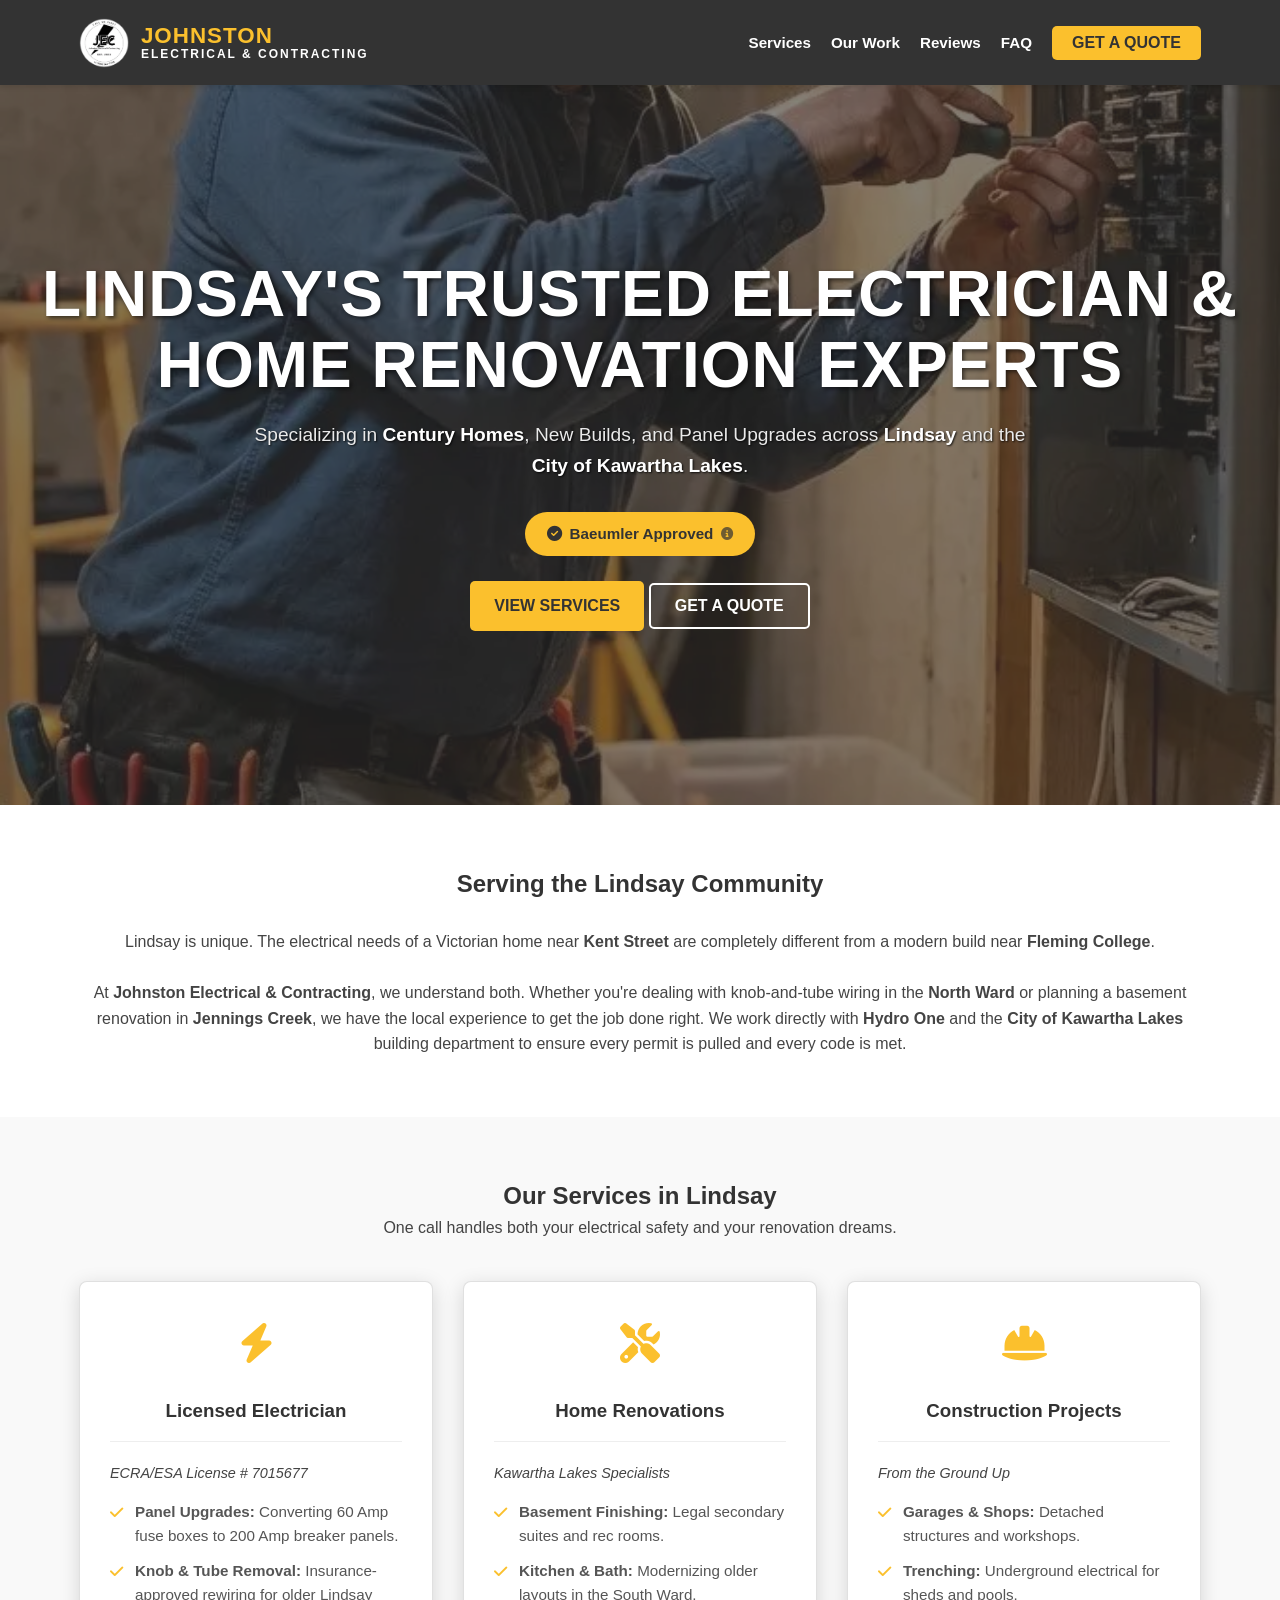
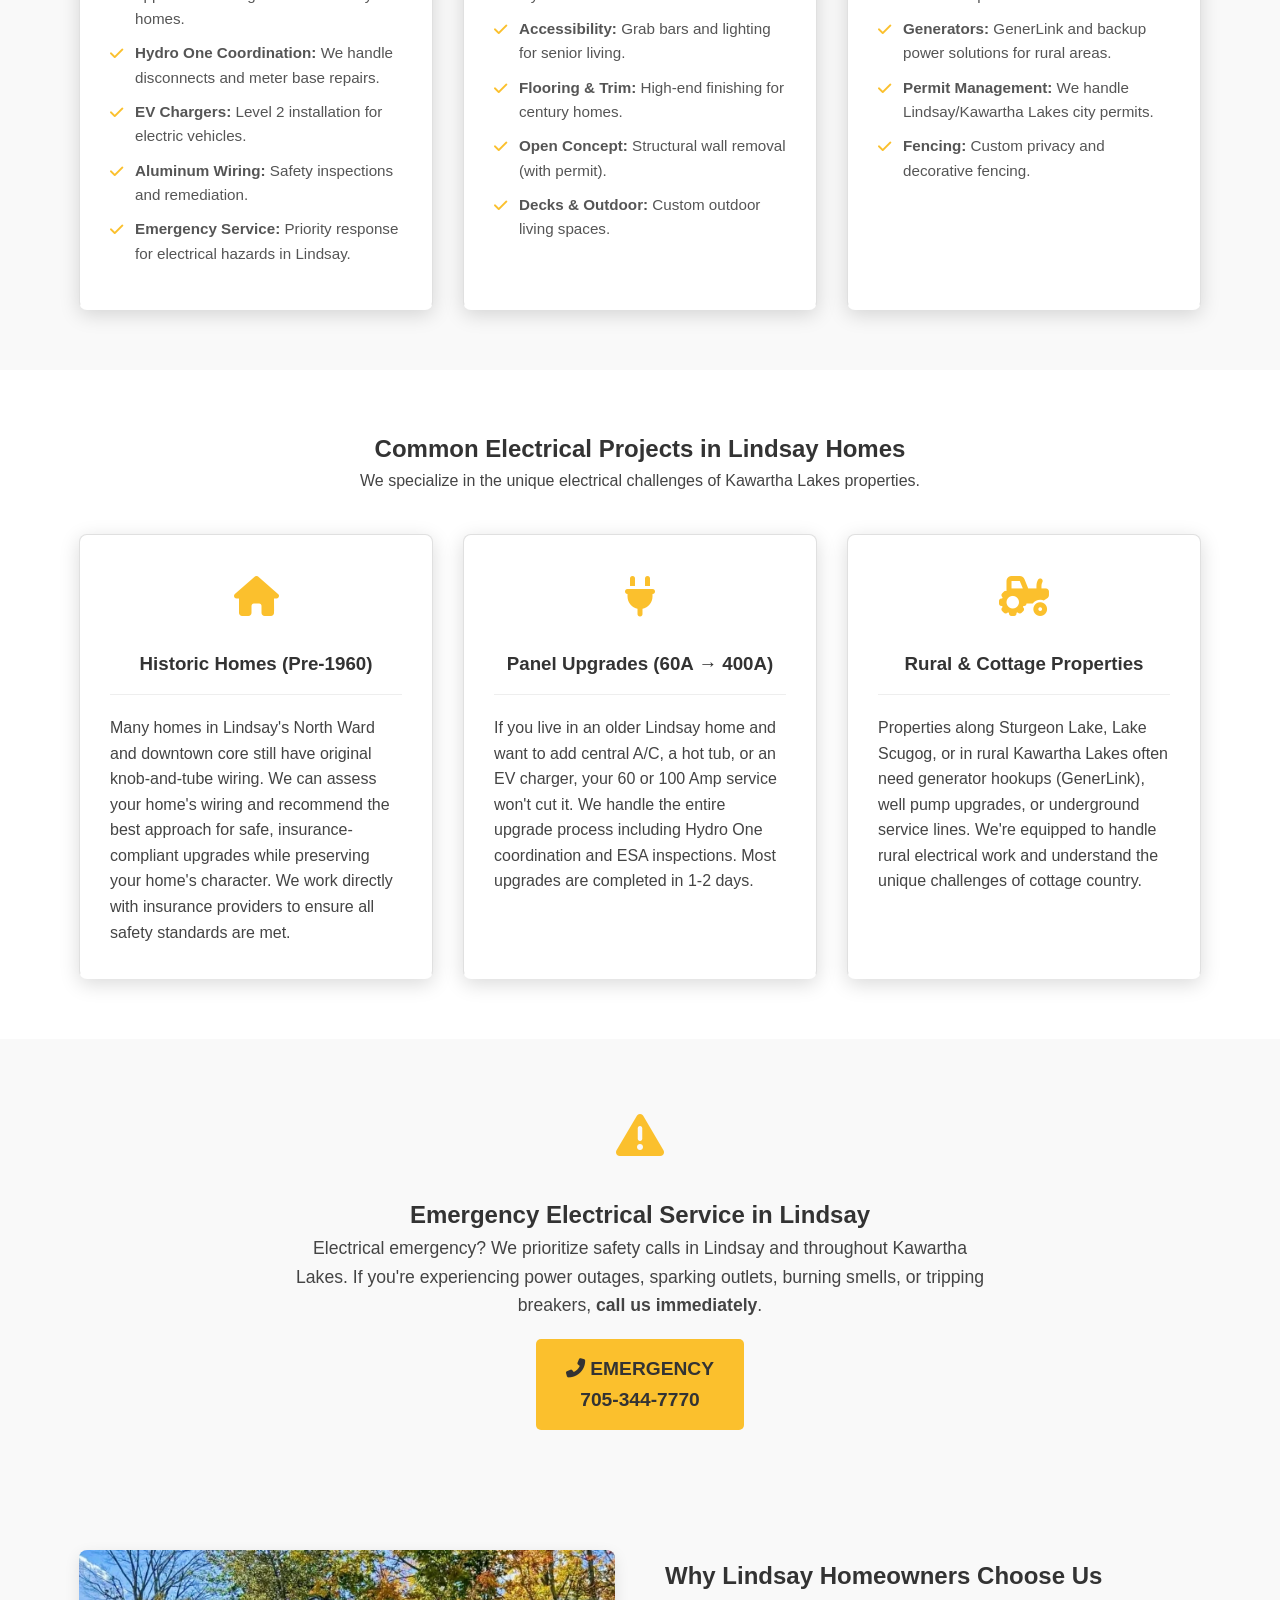
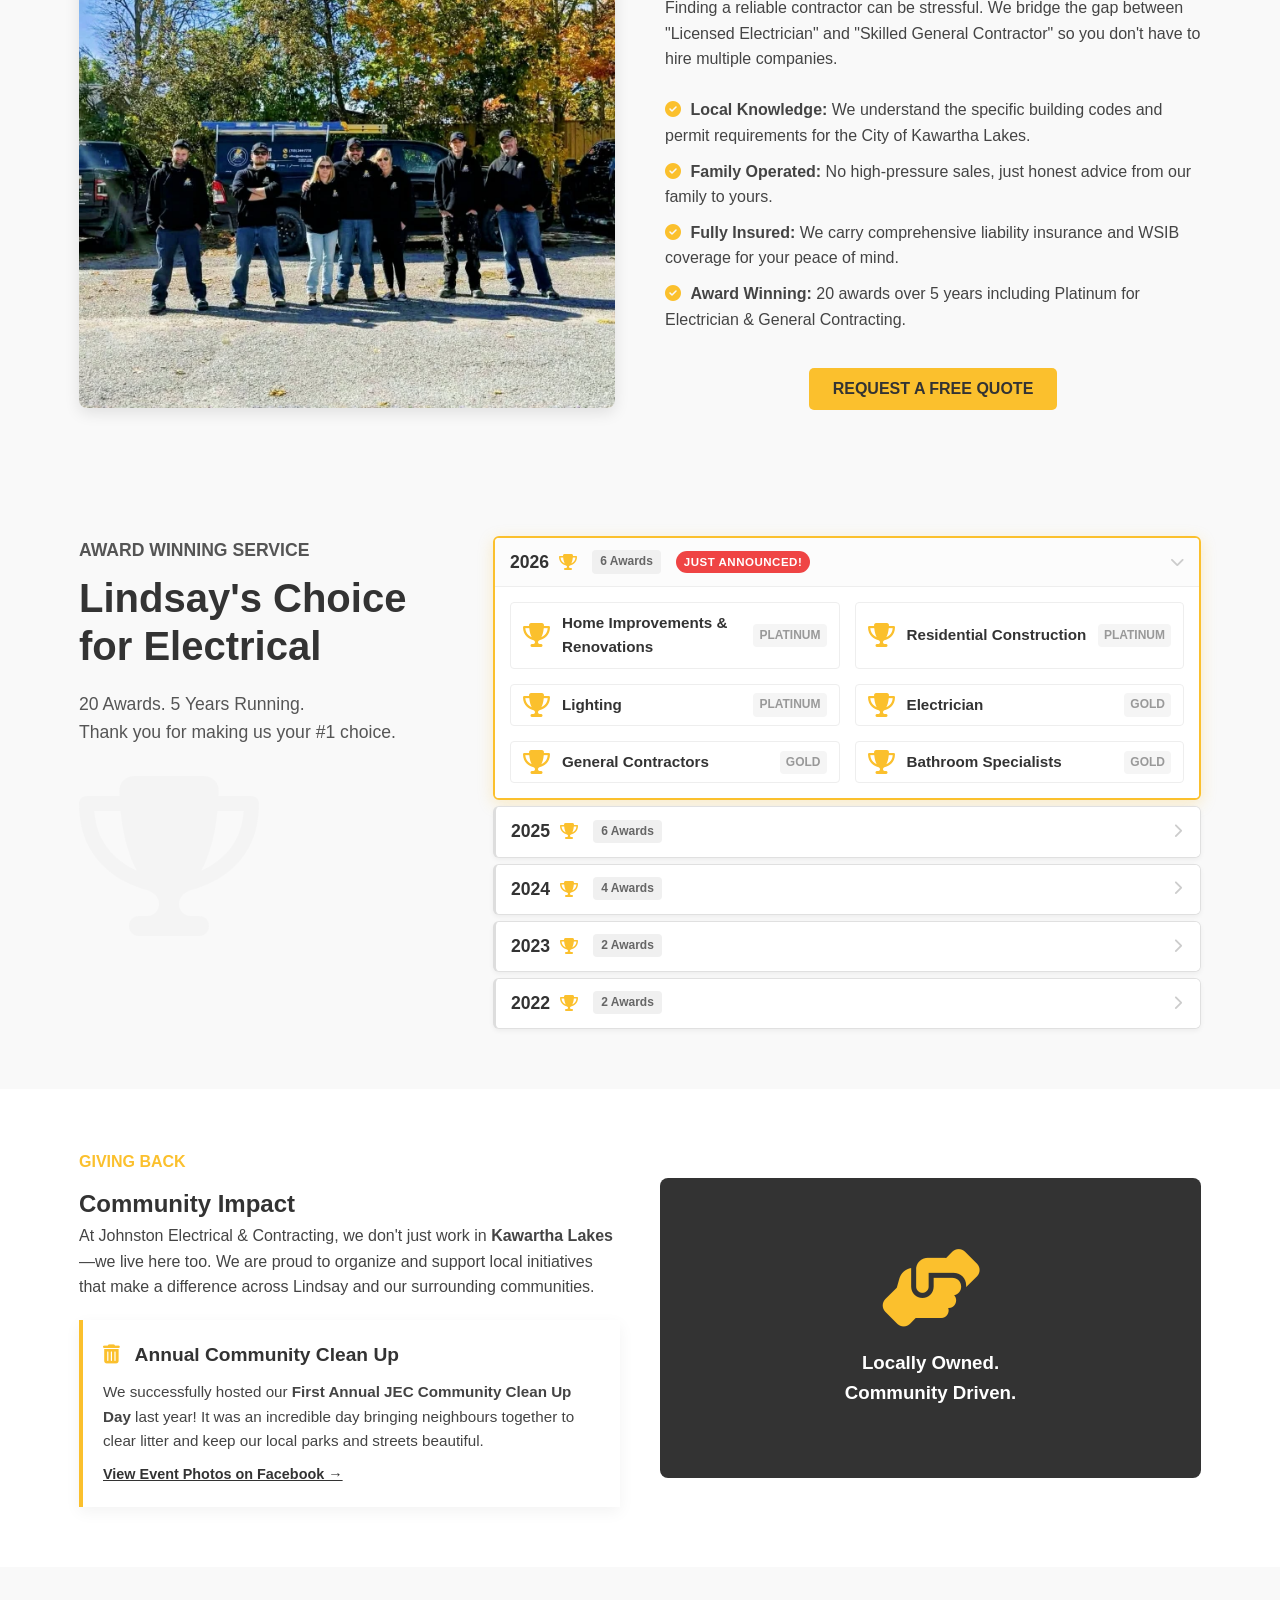
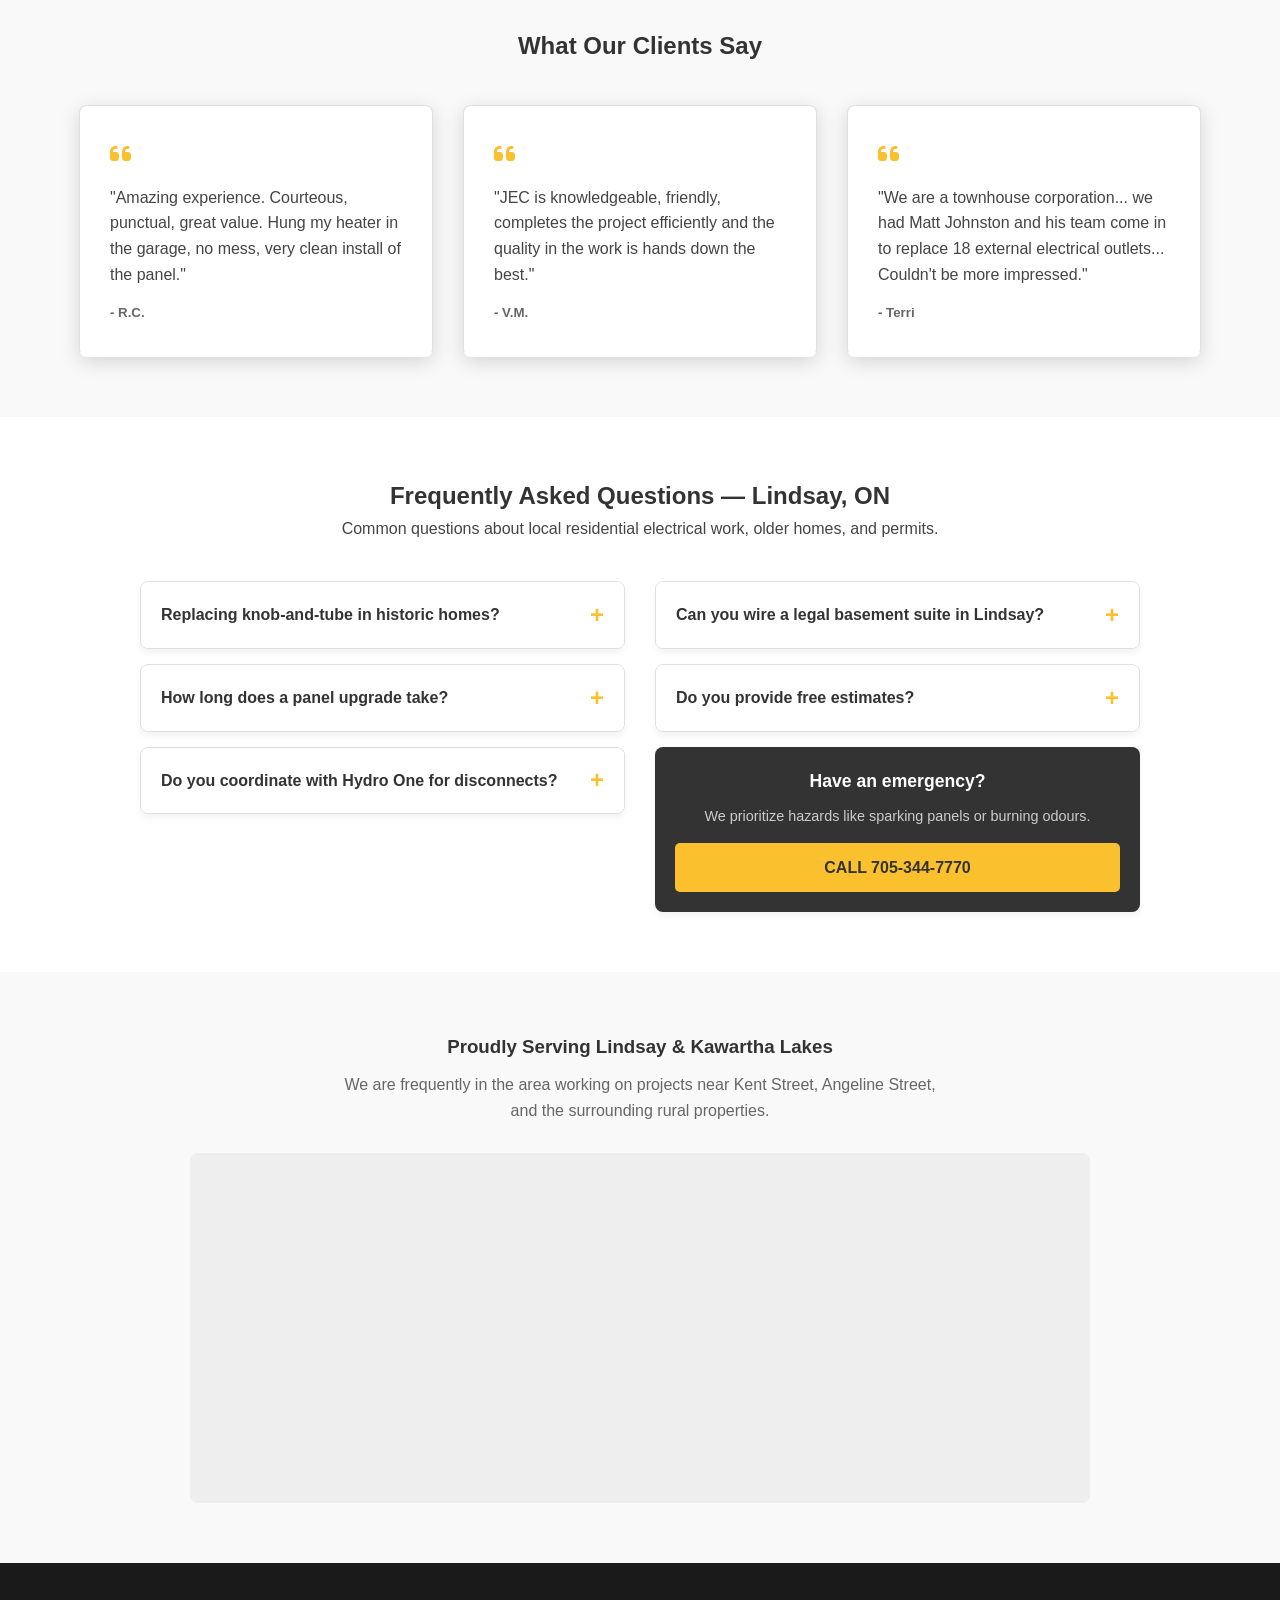
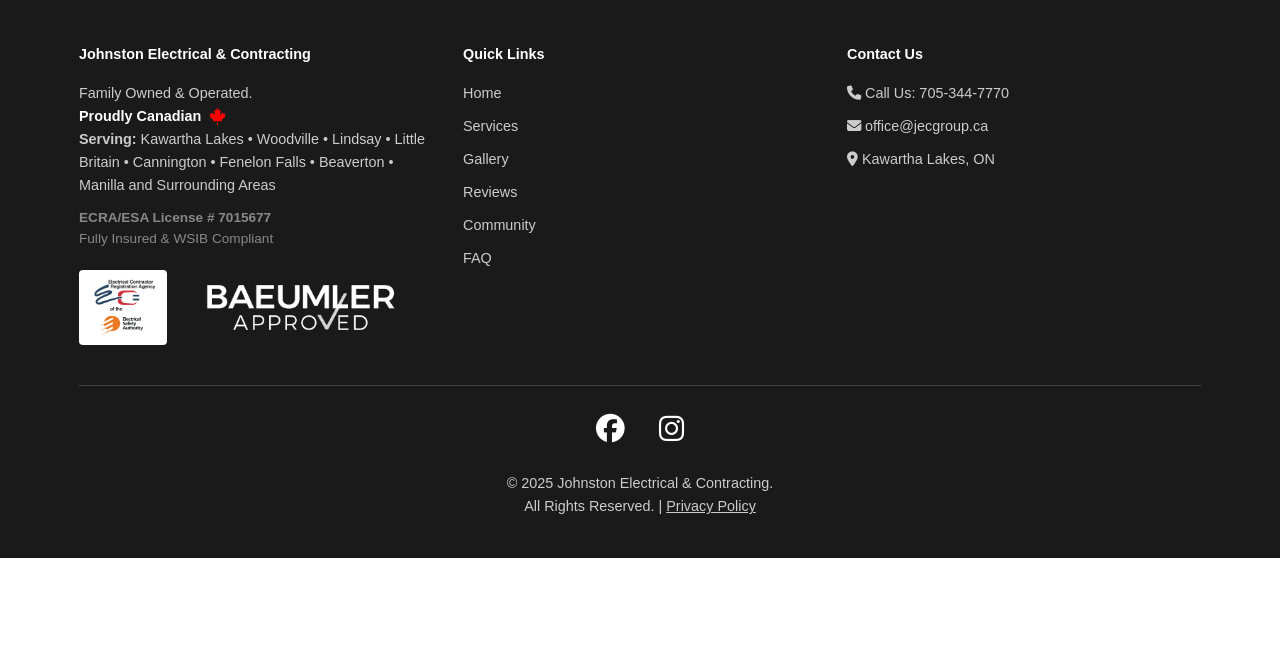
==== commit b9680794: "update to change team image and 200amp to 400 amp" ====
--- a/lindsay-electrician.html
+++ b/lindsay-electrician.html
@@ -18,7 +18,7 @@
     <meta property="og:url" content="https://johnstonelectricalcontracting.com/lindsay-electrician.html">
     <meta property="og:title" content="Licensed Electrician in Lindsay, ON | Johnston Electrical">
     <meta property="og:description" content="Award-winning electrician serving Lindsay (K9V). Panel upgrades, pot lights, rewiring. Baeumler Approved. Call 705-344-7770.">
-    <meta property="og:image" content="https://johnstonelectricalcontracting.com/pai/team.webp">
+    <meta property="og:image" content="https://johnstonelectricalcontracting.com/pai/team2.webp">
     <meta property="og:image:width" content="1200">
     <meta property="og:image:height" content="630">
     <meta property="og:locale" content="en_CA">
@@ -27,7 +27,7 @@
     <meta name="twitter:card" content="summary_large_image">
     <meta name="twitter:title" content="Licensed Electrician in Lindsay, ON | Johnston Electrical">
     <meta name="twitter:description" content="Award-winning electrician serving Lindsay (K9V). Panel upgrades, pot lights, rewiring. Baeumler Approved.">
-    <meta name="twitter:image" content="https://johnstonelectricalcontracting.com/pai/team.webp">
+    <meta name="twitter:image" content="https://johnstonelectricalcontracting.com/pai/team2.webp">
     
     <meta name="geo.region" content="CA-ON">
     <meta name="geo.placename" content="Lindsay">
@@ -99,7 +99,7 @@
                 "itemOffered": {
                   "@type": "Service",
                   "name": "Panel Upgrades",
-                  "description": "Converting 60 Amp fuse boxes to 200 Amp breaker panels"
+                  "description": "Converting 60 Amp fuse boxes to 100-400 Amp breaker panels"
                 }
               },
               {
@@ -257,7 +257,7 @@
                 
                 <div class="service-card">
                     <div class="service-icon"><i class="fas fa-plug"></i></div>
-                    <h3>Panel Upgrades (60A → 200A)</h3>
+                    <h3>Panel Upgrades (60A &rarr; 400A)</h3>
                     <p>If you live in an older Lindsay home and want to add central A/C, a hot tub, or an EV charger, your 60 or 100 Amp service won't cut it. We handle the entire upgrade process including Hydro One coordination and ESA inspections. Most upgrades are completed in 1-2 days.</p>
                 </div>
                 
@@ -288,7 +288,7 @@
     <section class="section-padding trust-section">
         <div class="container trust-grid">
             <div class="trust-img">
-                <img src="./pai/team.webp" alt="Matt and Caitlin Johnston, owners of Johnston Electrical serving Lindsay Ontario" loading="lazy" width="600" height="400">
+                <img src="./pai/team2.webp" alt="Matt and Caitlin Johnston, owners of Johnston Electrical serving Lindsay Ontario" loading="lazy" width="600" height="400">
             </div>
             <div class="trust-content">
                 <h2>Why Lindsay Homeowners Choose Us</h2>
@@ -413,7 +413,6 @@
     <section id="community" class="section-padding bg-white">
         <div class="container">
             <div class="community-row">
-                
                 <div class="col-flex community-text">
                     <p class="community-subtitle">Giving Back</p>
                     <h2>Community Impact</h2>
@@ -434,7 +433,6 @@
                         <h3 class="text-white">Locally Owned.<br>Community Driven.</h3>
                     </div>
                 </div>
-
             </div>
         </div>
     </section>
@@ -486,7 +484,7 @@
                         <details>
                             <summary>How long does a panel upgrade take?</summary>
                             <div class="faq-answer">
-                                A standard upgrade from 60 or 100 Amp to 200 Amp is typically completed within a single day. Power is usually shut off in the morning during Hydro One disconnection and restored the same afternoon following our rough-in and ESA inspection.
+                                A standard upgrade from 60 or 100 Amp to 200 or 400 Amp is typically completed within a single day. Power is usually shut off in the morning during Hydro One disconnection and restored the same afternoon following our rough-in and ESA inspection.
                             </div>
                         </details>
                     </div>
@@ -524,7 +522,7 @@
                         <div class="faq-cta-content">
                             <h3 class="faq-cta-title">Have an emergency?</h3>
                             <p class="faq-cta-text">We prioritize hazards like sparking panels or burning odours.</p>
-                            <a href="tel:7053447770" class="btn btn-primary btn-full" style="width: 100%; display: block; text-decoration: none;">Call 705-344-7770</a>
+                            <a href="tel:7053447770" class="btn btn-primary btn-full" style="display: block; text-decoration: none;">Call 705-344-7770</a>
                         </div>
                     </div>
                 </div>
@@ -541,7 +539,7 @@
             </p>
             <div class="map-container" style="max-width: 900px; margin: 0 auto; border-radius: 8px; overflow: hidden; height: 350px;">
                 <iframe 
-                    src="https://maps.google.com/maps?q=Lindsay%2C+ON&t=&z=13&ie=UTF8&iwloc=&output=embed" 
+                    src="https://www.google.com/maps/embed?pb=!1m18!1m12!1m3!1d45468.799757962085!2d-78.78401311090623!3d44.354832506842065!2m3!1f0!2f0!3f0!3m2!1i1024!2i768!4f13.1!3m3!1m2!1s0x89d5607e4d89617d%3A0xc3b44e78f7318c4d!2sLindsay%2C%20ON!5e0!3m2!1sen!2sca!4v1708451234567!5m2!1sen!2sca" 
                     width="100%" height="100%" style="border:0;" allowfullscreen="" loading="lazy" referrerpolicy="no-referrer-when-downgrade" title="Map of Lindsay Ontario Service Area">
                 </iframe>
             </div>
